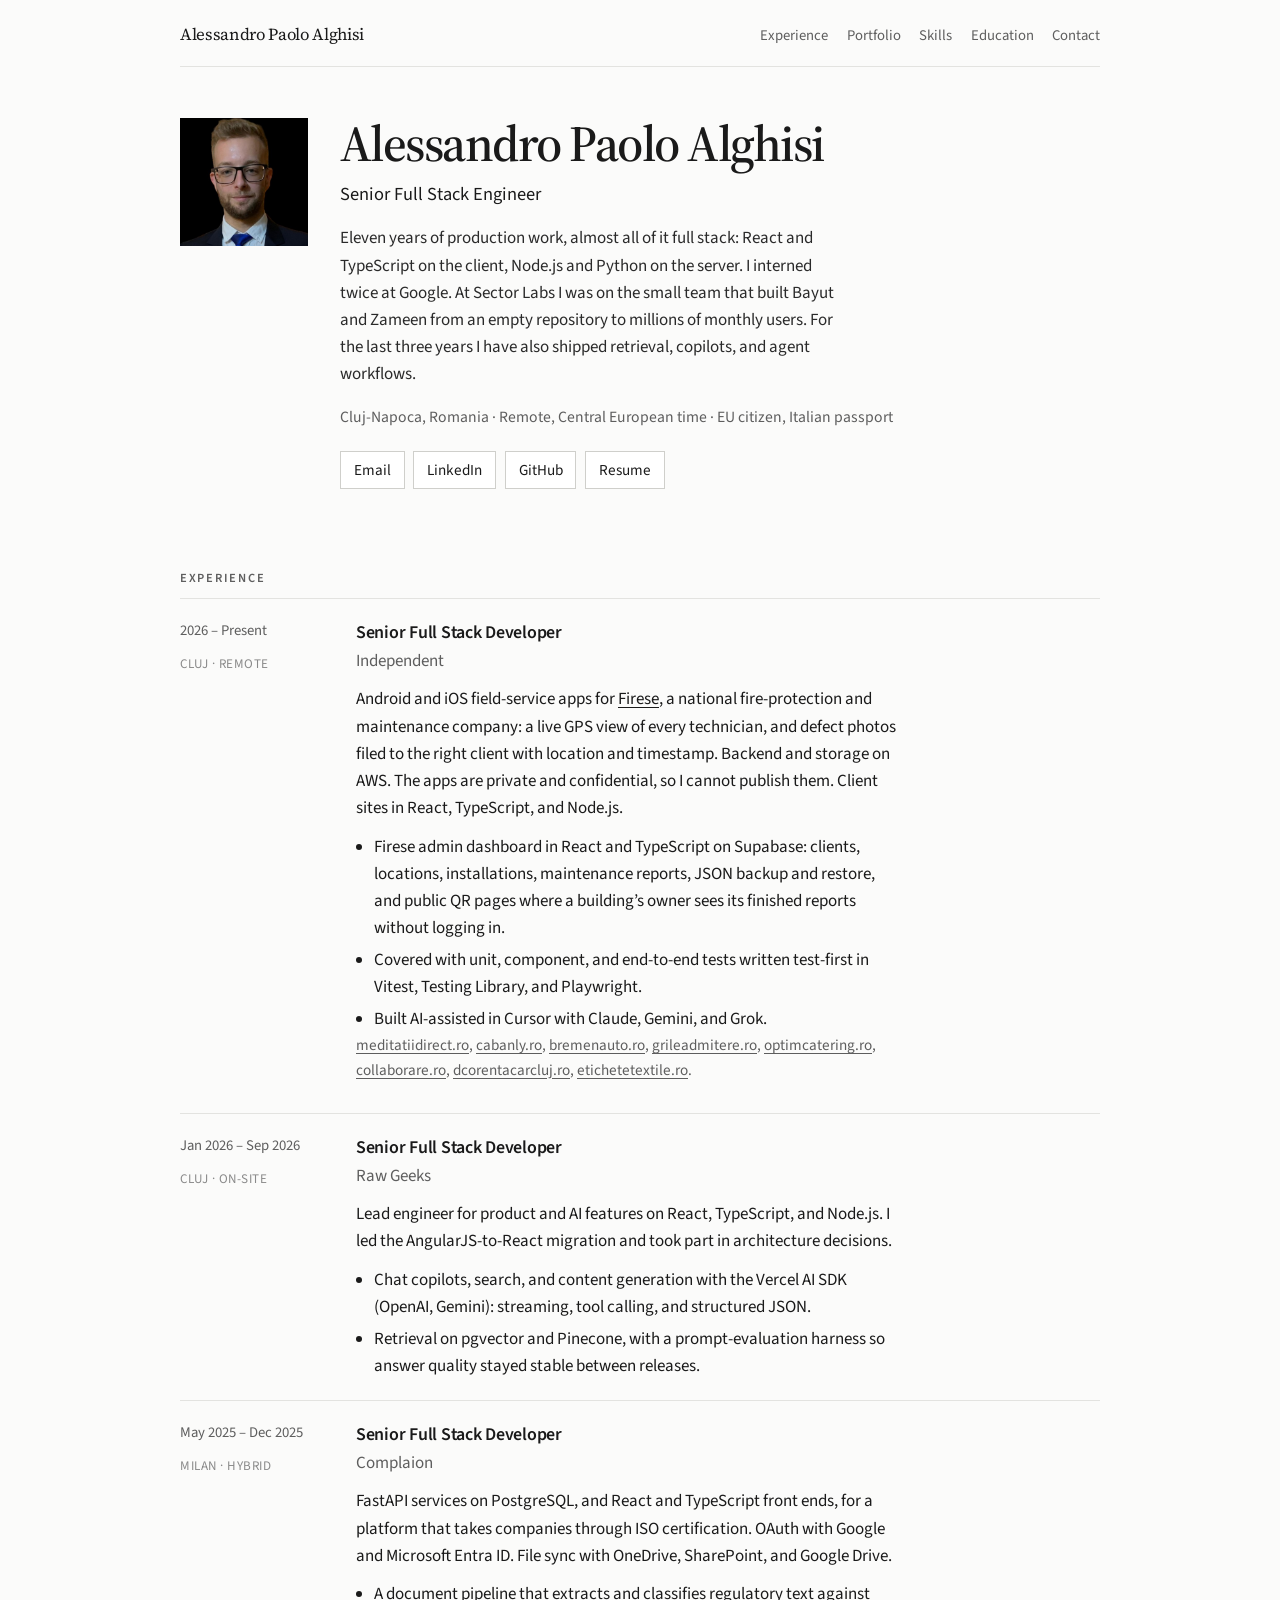
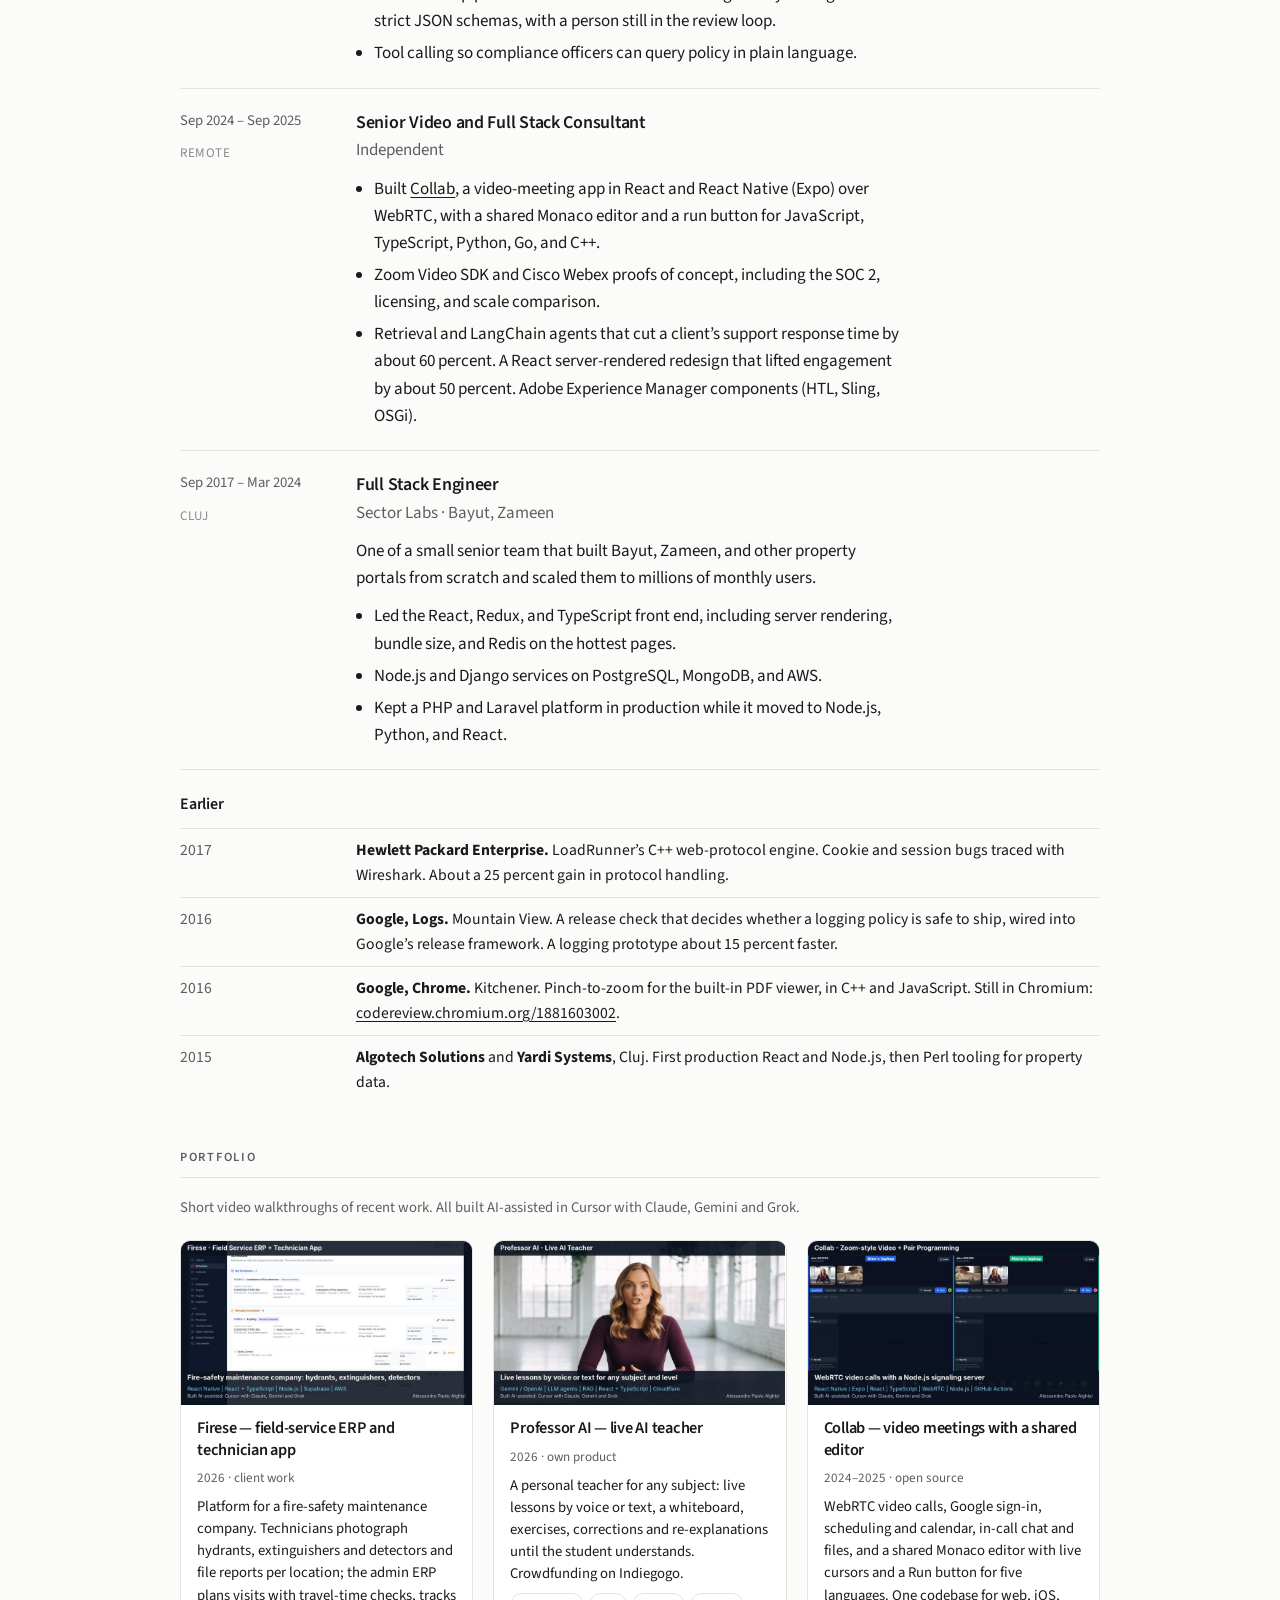
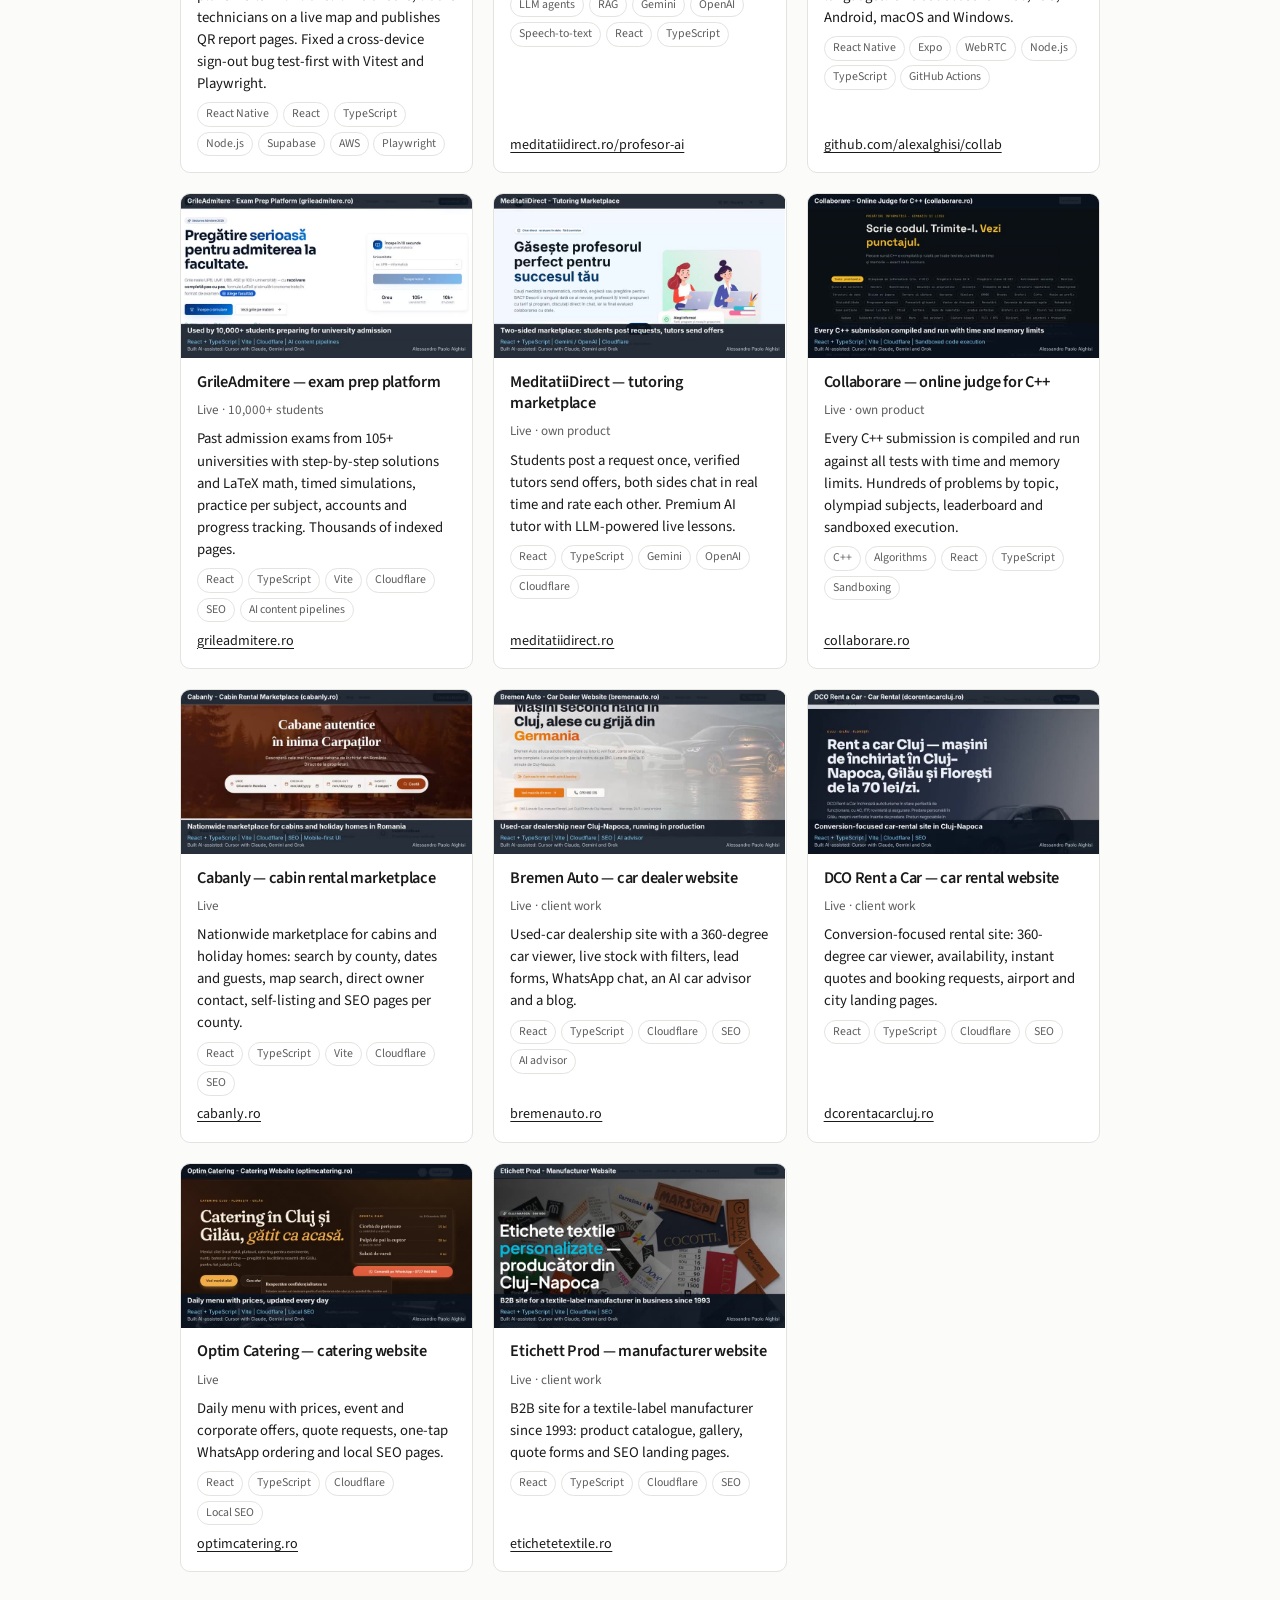
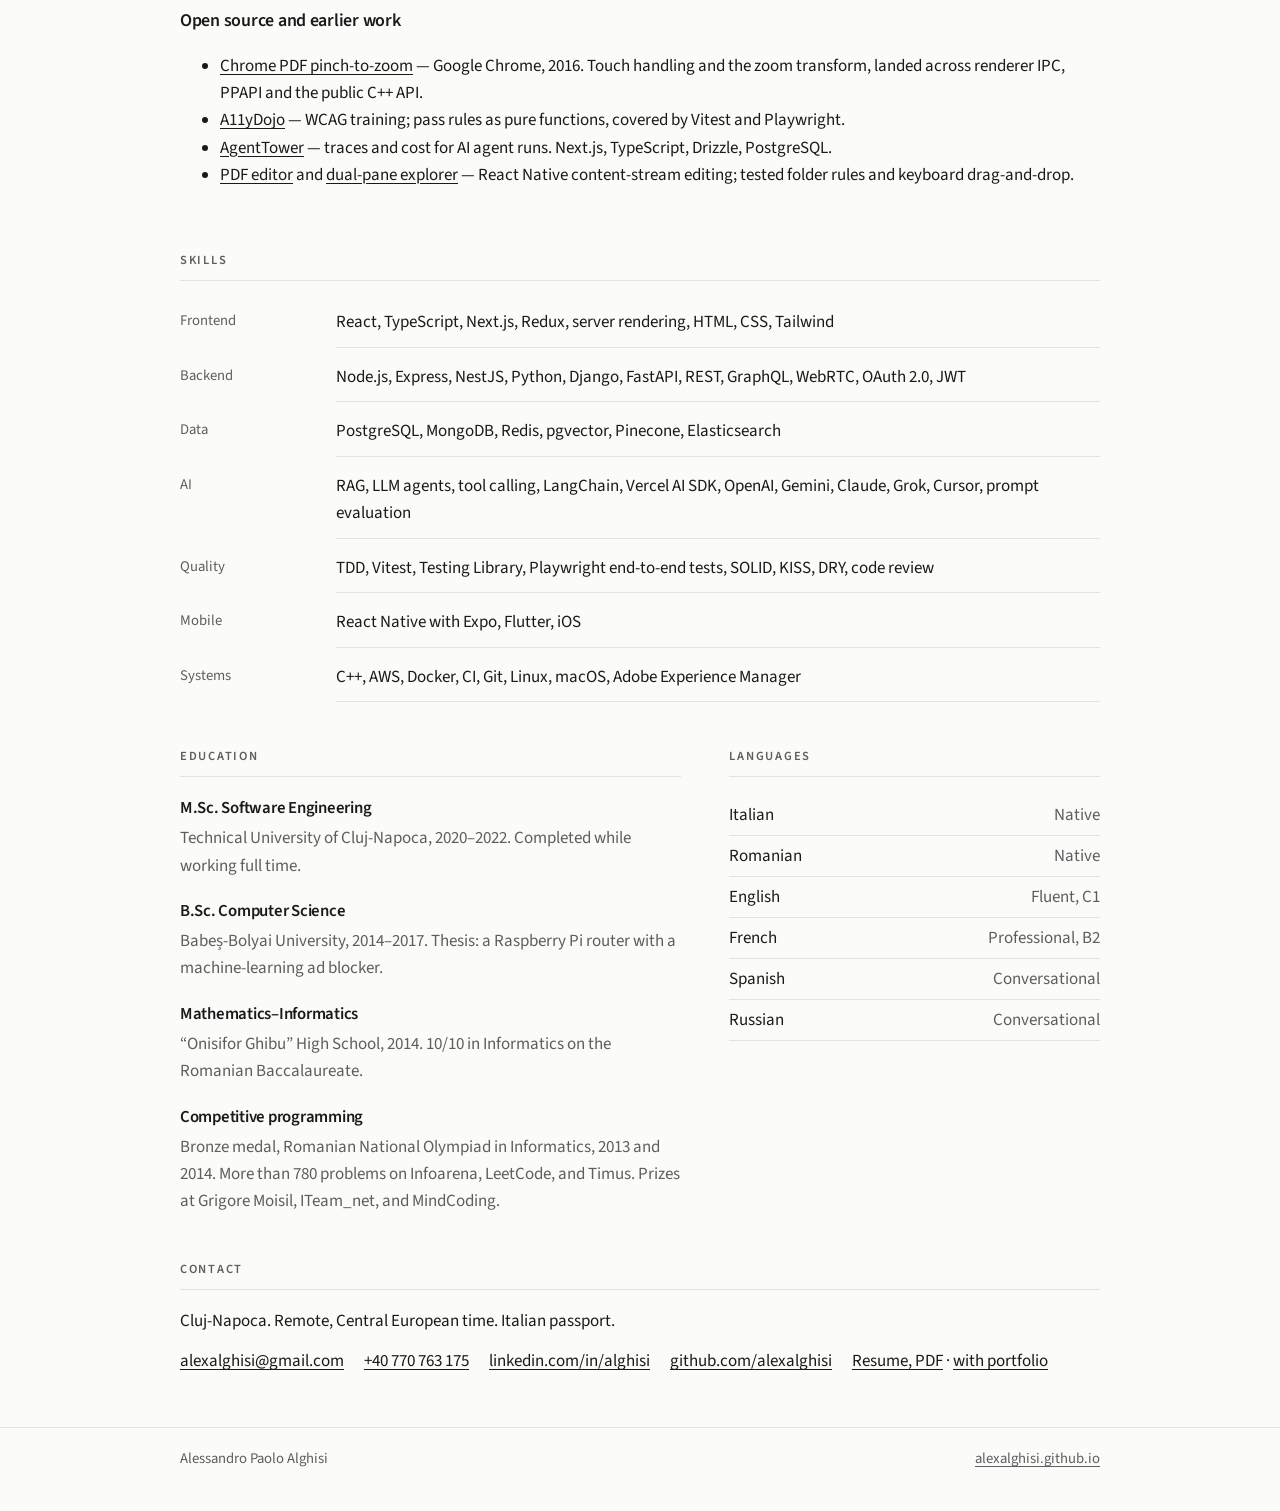
==== index.html @ fa4bf1e0 "Tidy Firese description on the site" ====
<!DOCTYPE html>
<html lang="en">
<head>
  <meta charset="utf-8">
  <meta name="viewport" content="width=device-width, initial-scale=1">
  <title>Alessandro Paolo Alghisi — Senior Full Stack Engineer</title>
  <meta name="description" content="Alessandro Paolo Alghisi, senior full stack engineer in Cluj-Napoca. React, TypeScript, Node.js, Python. Two Google internships. Built Bayut and Zameen.">
  <meta name="author" content="Alessandro Paolo Alghisi">
  <meta name="robots" content="index, follow, max-image-preview:large">
  <link rel="canonical" href="https://alexalghisi.github.io/">
  <link rel="me" href="https://github.com/alexalghisi">
  <link rel="me" href="https://www.linkedin.com/in/alghisi/">
  <meta property="og:type" content="profile">
  <meta property="og:site_name" content="Alessandro Paolo Alghisi">
  <meta property="og:title" content="Alessandro Paolo Alghisi — Senior Full Stack Engineer">
  <meta property="og:description" content="Eleven years of production work in React, TypeScript, Node.js, and Python. Two Google internships. Bayut and Zameen.">
  <meta property="og:url" content="https://alexalghisi.github.io/">
  <meta property="og:image" content="https://alexalghisi.github.io/portrait.png">
  <meta property="profile:first_name" content="Alessandro Paolo">
  <meta property="profile:last_name" content="Alghisi">
  <meta name="twitter:card" content="summary">
  <meta name="twitter:title" content="Alessandro Paolo Alghisi — Senior Full Stack Engineer">
  <meta name="twitter:description" content="React, TypeScript, Node.js, Python. Cluj-Napoca, remote, EU citizen.">
  <meta name="twitter:image" content="https://alexalghisi.github.io/portrait.png">
  <meta name="theme-color" content="#fbfbfa">
  <link rel="icon" href="/favicon.svg" type="image/svg+xml">
  <link rel="manifest" href="/site.webmanifest">
  <link rel="preconnect" href="https://fonts.googleapis.com">
  <link rel="preconnect" href="https://fonts.gstatic.com" crossorigin>
  <link href="https://fonts.googleapis.com/css2?family=Source+Sans+3:wght@400;600&family=Source+Serif+4:opsz,wght@8..60,560&display=swap" rel="stylesheet">
  <link rel="stylesheet" href="/styles.css">
  <script type="application/ld+json">
  {
    "@context": "https://schema.org",
    "@type": "ProfilePage",
    "dateModified": "2026-10-22",
    "mainEntity": {
      "@type": "Person",
      "name": "Alessandro Paolo Alghisi",
      "url": "https://alexalghisi.github.io/",
      "image": "https://alexalghisi.github.io/portrait.png",
      "jobTitle": "Senior Full Stack Engineer",
      "email": "mailto:alexalghisi@gmail.com",
      "telephone": "+40770763175",
      "address": {
        "@type": "PostalAddress",
        "addressLocality": "Cluj-Napoca",
        "addressCountry": "RO"
      },
      "sameAs": [
        "https://www.linkedin.com/in/alghisi/",
        "https://github.com/alexalghisi"
      ],
      "alumniOf": [
        { "@type": "CollegeOrUniversity", "name": "Technical University of Cluj-Napoca" },
        { "@type": "CollegeOrUniversity", "name": "Babeș-Bolyai University" }
      ],
      "knowsAbout": ["React", "TypeScript", "Node.js", "Python", "PostgreSQL", "Supabase", "AWS", "RAG", "LLM agents", "Playwright", "Vitest", "TDD"]
    }
  }
  </script>



<style id="pf-style">
.pf-grid{display:grid;grid-template-columns:repeat(auto-fill,minmax(270px,1fr));gap:1.25rem;margin-top:1.25rem}
.pf-card{display:flex;flex-direction:column;border:1px solid var(--line);border-radius:10px;overflow:hidden;background:#fff}
.pf-card video{display:block;cursor:pointer;width:100%;aspect-ratio:16/9;object-fit:cover;background:#0b1220}
.pf-body{padding:.85rem 1rem 1rem;display:flex;flex-direction:column;gap:.45rem;flex:1}
.pf-body h3{margin:0;font-size:1.02rem;line-height:1.3}
.pf-meta{margin:0;font-size:.82rem;color:var(--muted)}
.pf-body p.pf-desc{margin:0;font-size:.92rem;line-height:1.5}
.pf-tags{display:flex;flex-wrap:wrap;gap:.3rem;margin:0;padding:0;list-style:none}
.pf-tags li{font-size:.74rem;padding:.12rem .5rem;border-radius:999px;border:1px solid var(--line);color:var(--muted)}
.pf-link{margin-top:auto;font-size:.88rem}
.pf-note{margin:.4rem 0 0;color:var(--muted);font-size:.92rem}
</style>
</head>
<body>
  <a class="skip" href="#content">Skip to content</a>
  <header class="frame top">
    <a class="wordmark" href="#content">Alessandro Paolo Alghisi</a>
    <nav class="nav" aria-label="On this page">
      <a href="#experience">Experience</a>
      <a href="#work">Portfolio</a>
      <a href="#skills">Skills</a>
      <a href="#education">Education</a>
      <a href="#contact">Contact</a>
    </nav>
  </header>

  <main id="content">
    <header class="frame intro">
      <img class="portrait" src="/portrait.png" width="128" height="128" alt="Alessandro Paolo Alghisi">
      <div>
        <h1>Alessandro Paolo Alghisi</h1>
        <p class="role">Senior Full Stack Engineer</p>
        <p class="summary">Eleven years of production work, almost all of it full stack: React and TypeScript on the client, Node.js and Python on the server. I interned twice at Google. At Sector Labs I was on the small team that built Bayut and Zameen from an empty repository to millions of monthly users. For the last three years I have also shipped retrieval, copilots, and agent workflows.</p>
        <p class="where">Cluj-Napoca, Romania · Remote, Central European time · EU citizen, Italian passport</p>
        <div class="actions">
          <a href="mailto:alexalghisi@gmail.com">Email</a>
          <a href="https://www.linkedin.com/in/alghisi/">LinkedIn</a>
          <a href="https://github.com/alexalghisi">GitHub</a>
          <a href="/Alessandro-Paolo-Alghisi-Resume-2026.pdf">Resume</a>
        </div>
      </div>
    </header>

    <section id="experience" aria-labelledby="experience-heading">
      <div class="frame">
        <h2 id="experience-heading">Experience</h2>

        <article class="job">
          <div>
            <p class="dates"><time datetime="2026-10">2026</time> – Present</p>
            <p class="place">Cluj · Remote</p>
          </div>
          <div>
            <h3>Senior Full Stack Developer</h3>
            <p class="org">Independent</p>
            <p>Android and iOS field-service apps for <a href="https://firese.ro/">Firese</a>, a national fire-protection and maintenance company: a live GPS view of every technician, and defect photos filed to the right client with location and timestamp. Backend and storage on AWS. The apps are private and confidential, so I cannot publish them. Client sites in React, TypeScript, and Node.js.</p>
            <ul>
              <li>Firese admin dashboard in React and TypeScript on Supabase: clients, locations, installations, maintenance reports, JSON backup and restore, and public QR pages where a building’s owner sees its finished reports without logging in.</li>
              <li>Covered with unit, component, and end-to-end tests written test-first in Vitest, Testing Library, and Playwright.</li>
              <li>Built AI-assisted in Cursor with Claude, Gemini, and Grok.</li>
            </ul>
            <p class="sites"><a href="https://www.meditatiidirect.ro/">meditatiidirect.ro</a>, <a href="https://cabanly.ro/">cabanly.ro</a>, <a href="https://bremenauto.ro/">bremenauto.ro</a>, <a href="https://grileadmitere.ro/">grileadmitere.ro</a>, <a href="https://optimcatering.ro/">optimcatering.ro</a>, <a href="https://collaborare.ro/">collaborare.ro</a>, <a href="https://dcorentacarcluj.ro/">dcorentacarcluj.ro</a>, <a href="https://etichetetextile.ro/">etichetetextile.ro</a>.</p>
          </div>
        </article>

        <article class="job">
          <div>
            <p class="dates"><time datetime="2026-01">Jan 2026</time> – <time datetime="2026-09">Sep 2026</time></p>
            <p class="place">Cluj · On-site</p>
          </div>
          <div>
            <h3>Senior Full Stack Developer</h3>
            <p class="org">Raw Geeks</p>
            <p>Lead engineer for product and AI features on React, TypeScript, and Node.js. I led the AngularJS-to-React migration and took part in architecture decisions.</p>
            <ul>
              <li>Chat copilots, search, and content generation with the Vercel AI SDK (OpenAI, Gemini): streaming, tool calling, and structured JSON.</li>
              <li>Retrieval on pgvector and Pinecone, with a prompt-evaluation harness so answer quality stayed stable between releases.</li>
            </ul>
          </div>
        </article>

        <article class="job">
          <div>
            <p class="dates"><time datetime="2025-05">May 2025</time> – <time datetime="2025-12">Dec 2025</time></p>
            <p class="place">Milan · Hybrid</p>
          </div>
          <div>
            <h3>Senior Full Stack Developer</h3>
            <p class="org">Complaion</p>
            <p>FastAPI services on PostgreSQL, and React and TypeScript front ends, for a platform that takes companies through ISO certification. OAuth with Google and Microsoft Entra ID. File sync with OneDrive, SharePoint, and Google Drive.</p>
            <ul>
              <li>A document pipeline that extracts and classifies regulatory text against strict JSON schemas, with a person still in the review loop.</li>
              <li>Tool calling so compliance officers can query policy in plain language.</li>
            </ul>
          </div>
        </article>

        <article class="job">
          <div>
            <p class="dates"><time datetime="2024-09">Sep 2024</time> – <time datetime="2025-09">Sep 2025</time></p>
            <p class="place">Remote</p>
          </div>
          <div>
            <h3>Senior Video and Full Stack Consultant</h3>
            <p class="org">Independent</p>
            <ul>
              <li>Built <a href="https://github.com/alexalghisi/collab">Collab</a>, a video-meeting app in React and React Native (Expo) over WebRTC, with a shared Monaco editor and a run button for JavaScript, TypeScript, Python, Go, and C++.</li>
              <li>Zoom Video SDK and Cisco Webex proofs of concept, including the SOC 2, licensing, and scale comparison.</li>
              <li>Retrieval and LangChain agents that cut a client’s support response time by about 60 percent. A React server-rendered redesign that lifted engagement by about 50 percent. Adobe Experience Manager components (HTL, Sling, OSGi).</li>
            </ul>
          </div>
        </article>

        <article class="job">
          <div>
            <p class="dates"><time datetime="2017-09">Sep 2017</time> – <time datetime="2024-03">Mar 2024</time></p>
            <p class="place">Cluj</p>
          </div>
          <div>
            <h3>Full Stack Engineer</h3>
            <p class="org">Sector Labs · Bayut, Zameen</p>
            <p>One of a small senior team that built Bayut, Zameen, and other property portals from scratch and scaled them to millions of monthly users.</p>
            <ul>
              <li>Led the React, Redux, and TypeScript front end, including server rendering, bundle size, and Redis on the hottest pages.</li>
              <li>Node.js and Django services on PostgreSQL, MongoDB, and AWS.</li>
              <li>Kept a PHP and Laravel platform in production while it moved to Node.js, Python, and React.</li>
            </ul>
          </div>
        </article>

        <div class="earlier">
          <h3>Earlier</h3>
          <ul>
            <li>
              <span><time datetime="2017">2017</time></span>
              <div><strong>Hewlett Packard Enterprise.</strong> LoadRunner’s C++ web-protocol engine. Cookie and session bugs traced with Wireshark. About a 25 percent gain in protocol handling.</div>
            </li>
            <li>
              <span><time datetime="2016">2016</time></span>
              <div><strong>Google, Logs.</strong> Mountain View. A release check that decides whether a logging policy is safe to ship, wired into Google’s release framework. A logging prototype about 15 percent faster.</div>
            </li>
            <li>
              <span><time datetime="2016">2016</time></span>
              <div><strong>Google, Chrome.</strong> Kitchener. Pinch-to-zoom for the built-in PDF viewer, in C++ and JavaScript. Still in Chromium: <a href="https://codereview.chromium.org/1881603002">codereview.chromium.org/1881603002</a>.</div>
            </li>
            <li>
              <span><time datetime="2015">2015</time></span>
              <div><strong>Algotech Solutions</strong> and <strong>Yardi Systems</strong>, Cluj. First production React and Node.js, then Perl tooling for property data.</div>
            </li>
          </ul>
        </div>
      </div>
    </section>

    <section id="work" aria-labelledby="work-heading">
      <div class="frame">
        <h2 id="work-heading">Portfolio</h2>
        <p class="pf-note">Short video walkthroughs of recent work. All built AI-assisted in Cursor with Claude, Gemini and Grok.</p>
        <div class="pf-grid">
          <article class="pf-card">
            <video muted loop playsinline preload="none" poster="/projects/firese.jpg" data-src="/projects/firese.mp4" aria-label="Firese — field-service ERP and technician app, video walkthrough"></video>
            <div class="pf-body">
              <h3>Firese — field-service ERP and technician app</h3>
              <p class="pf-meta">2026 · client work</p>
              <p class="pf-desc">Platform for a fire-safety maintenance company. Technicians photograph hydrants, extinguishers and detectors and file reports per location; the admin ERP plans visits with travel-time checks, tracks technicians on a live map and publishes QR report pages. Fixed a cross-device sign-out bug test-first with Vitest and Playwright.</p>
              <ul class="pf-tags"><li>React Native</li><li>React</li><li>TypeScript</li><li>Node.js</li><li>Supabase</li><li>AWS</li><li>Playwright</li></ul>
              
            </div>
          </article>
          <article class="pf-card">
            <video muted loop playsinline preload="none" poster="/projects/profesor.jpg" data-src="/projects/profesor.mp4" aria-label="Professor AI — live AI teacher, video walkthrough"></video>
            <div class="pf-body">
              <h3>Professor AI — live AI teacher</h3>
              <p class="pf-meta">2026 · own product</p>
              <p class="pf-desc">A personal teacher for any subject: live lessons by voice or text, a whiteboard, exercises, corrections and re-explanations until the student understands. Crowdfunding on Indiegogo.</p>
              <ul class="pf-tags"><li>LLM agents</li><li>RAG</li><li>Gemini</li><li>OpenAI</li><li>Speech-to-text</li><li>React</li><li>TypeScript</li></ul>
              <a class="pf-link" href="https://meditatiidirect.ro/profesor-ai">meditatiidirect.ro/profesor-ai</a>
            </div>
          </article>
          <article class="pf-card">
            <video muted loop playsinline preload="none" poster="/projects/collab.jpg" data-src="/projects/collab.mp4" aria-label="Collab — video meetings with a shared editor, video walkthrough"></video>
            <div class="pf-body">
              <h3>Collab — video meetings with a shared editor</h3>
              <p class="pf-meta">2024–2025 · open source</p>
              <p class="pf-desc">WebRTC video calls, Google sign-in, scheduling and calendar, in-call chat and files, and a shared Monaco editor with live cursors and a Run button for five languages. One codebase for web, iOS, Android, macOS and Windows.</p>
              <ul class="pf-tags"><li>React Native</li><li>Expo</li><li>WebRTC</li><li>Node.js</li><li>TypeScript</li><li>GitHub Actions</li></ul>
              <a class="pf-link" href="https://github.com/alexalghisi/collab">github.com/alexalghisi/collab</a>
            </div>
          </article>
          <article class="pf-card">
            <video muted loop playsinline preload="none" poster="/projects/grile.jpg" data-src="/projects/grile.mp4" aria-label="GrileAdmitere — exam prep platform, video walkthrough"></video>
            <div class="pf-body">
              <h3>GrileAdmitere — exam prep platform</h3>
              <p class="pf-meta">Live · 10,000+ students</p>
              <p class="pf-desc">Past admission exams from 105+ universities with step-by-step solutions and LaTeX math, timed simulations, practice per subject, accounts and progress tracking. Thousands of indexed pages.</p>
              <ul class="pf-tags"><li>React</li><li>TypeScript</li><li>Vite</li><li>Cloudflare</li><li>SEO</li><li>AI content pipelines</li></ul>
              <a class="pf-link" href="https://grileadmitere.ro">grileadmitere.ro</a>
            </div>
          </article>
          <article class="pf-card">
            <video muted loop playsinline preload="none" poster="/projects/meditatii.jpg" data-src="/projects/meditatii.mp4" aria-label="MeditatiiDirect — tutoring marketplace, video walkthrough"></video>
            <div class="pf-body">
              <h3>MeditatiiDirect — tutoring marketplace</h3>
              <p class="pf-meta">Live · own product</p>
              <p class="pf-desc">Students post a request once, verified tutors send offers, both sides chat in real time and rate each other. Premium AI tutor with LLM-powered live lessons.</p>
              <ul class="pf-tags"><li>React</li><li>TypeScript</li><li>Gemini</li><li>OpenAI</li><li>Cloudflare</li></ul>
              <a class="pf-link" href="https://meditatiidirect.ro">meditatiidirect.ro</a>
            </div>
          </article>
          <article class="pf-card">
            <video muted loop playsinline preload="none" poster="/projects/collaborare.jpg" data-src="/projects/collaborare.mp4" aria-label="Collaborare — online judge for C++, video walkthrough"></video>
            <div class="pf-body">
              <h3>Collaborare — online judge for C++</h3>
              <p class="pf-meta">Live · own product</p>
              <p class="pf-desc">Every C++ submission is compiled and run against all tests with time and memory limits. Hundreds of problems by topic, olympiad subjects, leaderboard and sandboxed execution.</p>
              <ul class="pf-tags"><li>C++</li><li>Algorithms</li><li>React</li><li>TypeScript</li><li>Sandboxing</li></ul>
              <a class="pf-link" href="https://collaborare.ro">collaborare.ro</a>
            </div>
          </article>
          <article class="pf-card">
            <video muted loop playsinline preload="none" poster="/projects/cabanly.jpg" data-src="/projects/cabanly.mp4" aria-label="Cabanly — cabin rental marketplace, video walkthrough"></video>
            <div class="pf-body">
              <h3>Cabanly — cabin rental marketplace</h3>
              <p class="pf-meta">Live</p>
              <p class="pf-desc">Nationwide marketplace for cabins and holiday homes: search by county, dates and guests, map search, direct owner contact, self-listing and SEO pages per county.</p>
              <ul class="pf-tags"><li>React</li><li>TypeScript</li><li>Vite</li><li>Cloudflare</li><li>SEO</li></ul>
              <a class="pf-link" href="https://cabanly.ro">cabanly.ro</a>
            </div>
          </article>
          <article class="pf-card">
            <video muted loop playsinline preload="none" poster="/projects/bremen.jpg" data-src="/projects/bremen.mp4" aria-label="Bremen Auto — car dealer website, video walkthrough"></video>
            <div class="pf-body">
              <h3>Bremen Auto — car dealer website</h3>
              <p class="pf-meta">Live · client work</p>
              <p class="pf-desc">Used-car dealership site with a 360-degree car viewer, live stock with filters, lead forms, WhatsApp chat, an AI car advisor and a blog.</p>
              <ul class="pf-tags"><li>React</li><li>TypeScript</li><li>Cloudflare</li><li>SEO</li><li>AI advisor</li></ul>
              <a class="pf-link" href="https://bremenauto.ro">bremenauto.ro</a>
            </div>
          </article>
          <article class="pf-card">
            <video muted loop playsinline preload="none" poster="/projects/dco.jpg" data-src="/projects/dco.mp4" aria-label="DCO Rent a Car — car rental website, video walkthrough"></video>
            <div class="pf-body">
              <h3>DCO Rent a Car — car rental website</h3>
              <p class="pf-meta">Live · client work</p>
              <p class="pf-desc">Conversion-focused rental site: 360-degree car viewer, availability, instant quotes and booking requests, airport and city landing pages.</p>
              <ul class="pf-tags"><li>React</li><li>TypeScript</li><li>Cloudflare</li><li>SEO</li></ul>
              <a class="pf-link" href="https://dcorentacarcluj.ro">dcorentacarcluj.ro</a>
            </div>
          </article>
          <article class="pf-card">
            <video muted loop playsinline preload="none" poster="/projects/optim.jpg" data-src="/projects/optim.mp4" aria-label="Optim Catering — catering website, video walkthrough"></video>
            <div class="pf-body">
              <h3>Optim Catering — catering website</h3>
              <p class="pf-meta">Live</p>
              <p class="pf-desc">Daily menu with prices, event and corporate offers, quote requests, one-tap WhatsApp ordering and local SEO pages.</p>
              <ul class="pf-tags"><li>React</li><li>TypeScript</li><li>Cloudflare</li><li>Local SEO</li></ul>
              <a class="pf-link" href="https://optimcatering.ro">optimcatering.ro</a>
            </div>
          </article>
          <article class="pf-card">
            <video muted loop playsinline preload="none" poster="/projects/etichete.jpg" data-src="/projects/etichete.mp4" aria-label="Etichett Prod — manufacturer website, video walkthrough"></video>
            <div class="pf-body">
              <h3>Etichett Prod — manufacturer website</h3>
              <p class="pf-meta">Live · client work</p>
              <p class="pf-desc">B2B site for a textile-label manufacturer since 1993: product catalogue, gallery, quote forms and SEO landing pages.</p>
              <ul class="pf-tags"><li>React</li><li>TypeScript</li><li>Cloudflare</li><li>SEO</li></ul>
              <a class="pf-link" href="https://etichetetextile.ro">etichetetextile.ro</a>
            </div>
          </article>
        </div>
        <h3 style="margin-top:2.2rem">Open source and earlier work</h3>
        <ul>
          <li><a href="https://codereview.chromium.org/1881603002">Chrome PDF pinch-to-zoom</a> — Google Chrome, 2016. Touch handling and the zoom transform, landed across renderer IPC, PPAPI and the public C++ API.</li>
          <li><a href="https://github.com/alexalghisi/A11yDojo">A11yDojo</a> — WCAG training; pass rules as pure functions, covered by Vitest and Playwright.</li>
          <li><a href="https://github.com/alexalghisi/agenttower">AgentTower</a> — traces and cost for AI agent runs. Next.js, TypeScript, Drizzle, PostgreSQL.</li>
          <li><a href="https://github.com/alexalghisi/pdf-editor">PDF editor</a> and <a href="https://github.com/alexalghisi/react-modern-drag-and-drop">dual-pane explorer</a> — React Native content-stream editing; tested folder rules and keyboard drag-and-drop.</li>
        </ul>
      </div>
    </section>

    <section id="skills" aria-labelledby="skills-heading">
      <div class="frame">
        <h2 id="skills-heading">Skills</h2>
        <dl class="skills">
          <dt>Frontend</dt>
          <dd>React, TypeScript, Next.js, Redux, server rendering, HTML, CSS, Tailwind</dd>
          <dt>Backend</dt>
          <dd>Node.js, Express, NestJS, Python, Django, FastAPI, REST, GraphQL, WebRTC, OAuth 2.0, JWT</dd>
          <dt>Data</dt>
          <dd>PostgreSQL, MongoDB, Redis, pgvector, Pinecone, Elasticsearch</dd>
          <dt>AI</dt>
          <dd>RAG, LLM agents, tool calling, LangChain, Vercel AI SDK, OpenAI, Gemini, Claude, Grok, Cursor, prompt evaluation</dd>
          <dt>Quality</dt>
          <dd>TDD, Vitest, Testing Library, Playwright end-to-end tests, SOLID, KISS, DRY, code review</dd>
          <dt>Mobile</dt>
          <dd>React Native with Expo, Flutter, iOS</dd>
          <dt>Systems</dt>
          <dd>C++, AWS, Docker, CI, Git, Linux, macOS, Adobe Experience Manager</dd>
        </dl>
      </div>
    </section>

    <section id="education" aria-labelledby="education-heading">
      <div class="frame columns">
        <div class="edu">
          <h2 id="education-heading">Education</h2>
          <article>
            <h3>M.Sc. Software Engineering</h3>
            <p>Technical University of Cluj-Napoca, 2020–2022. Completed while working full time.</p>
          </article>
          <article>
            <h3>B.Sc. Computer Science</h3>
            <p>Babeș-Bolyai University, 2014–2017. Thesis: a Raspberry Pi router with a machine-learning ad blocker.</p>
          </article>
          <article>
            <h3>Mathematics–Informatics</h3>
            <p>“Onisifor Ghibu” High School, 2014. 10/10 in Informatics on the Romanian Baccalaureate.</p>
          </article>
          <article>
            <h3>Competitive programming</h3>
            <p>Bronze medal, Romanian National Olympiad in Informatics, 2013 and 2014. More than 780 problems on Infoarena, LeetCode, and Timus. Prizes at Grigore Moisil, ITeam_net, and MindCoding.</p>
          </article>
        </div>
        <div>
          <h2>Languages</h2>
          <ul class="langs">
            <li>Italian <span>Native</span></li>
            <li>Romanian <span>Native</span></li>
            <li>English <span>Fluent, C1</span></li>
            <li>French <span>Professional, B2</span></li>
            <li>Spanish <span>Conversational</span></li>
            <li>Russian <span>Conversational</span></li>
          </ul>
        </div>
      </div>
    </section>

    <section id="contact" aria-labelledby="contact-heading">
      <div class="frame contact">
        <h2 id="contact-heading">Contact</h2>
        <p>Cluj-Napoca. Remote, Central European time. Italian passport.</p>
        <ul>
          <li><a href="mailto:alexalghisi@gmail.com">alexalghisi@gmail.com</a></li>
          <li><a href="tel:+40770763175">+40 770 763 175</a></li>
          <li><a href="https://www.linkedin.com/in/alghisi/">linkedin.com/in/alghisi</a></li>
          <li><a href="https://github.com/alexalghisi">github.com/alexalghisi</a></li>
          <li><a href="/Alessandro-Paolo-Alghisi-Resume-2026.pdf">Resume, PDF</a> · <a href="/Alessandro-Paolo-Alghisi-Resume-Portfolio-2026.pdf">with portfolio</a></li>
        </ul>
      </div>
    </section>
  </main>

  <footer>
    <div class="frame">
      <span>Alessandro Paolo Alghisi</span>
      <a href="https://alexalghisi.github.io/">alexalghisi.github.io</a>
    </div>
  </footer>



<script id="pf-script">
(() => {
  const vids = document.querySelectorAll('.pf-card video');
  if (matchMedia('(prefers-reduced-motion: reduce)').matches || !('IntersectionObserver' in window)) { vids.forEach(v => { v.src = v.dataset.src; }); return; }
  const io = new IntersectionObserver(es => es.forEach(e => {
    const v = e.target;
    if (e.isIntersecting) { if (!v.src) v.src = v.dataset.src; v.play().catch(() => {}); } else v.pause();
  }), { threshold: 0.35 });
  vids.forEach(v => { io.observe(v); v.addEventListener('click', () => { v.controls = true; }, { once: true }); });
})();
</script>
</body>
</html>
---- styles.css ----
:root {
  --bg: #fbfbfa;
  --ink: #1a1a1a;
  --muted: #5e5e5e;
  --faint: #8a8a8a;
  --line: #e3e3e0;
  --serif: "Source Serif 4", "Iowan Old Style", Palatino, serif;
  --sans: "Source Sans 3", "Avenir Next", "Segoe UI", sans-serif;
  --pad: clamp(1.25rem, 4vw, 2rem);
}

*,
*::before,
*::after {
  box-sizing: border-box;
}

html {
  scroll-behavior: smooth;
}

body {
  margin: 0;
  background: var(--bg);
  color: var(--ink);
  font-family: var(--sans);
  font-size: 1.0625rem;
  line-height: 1.6;
  text-rendering: optimizeLegibility;
}

img {
  max-width: 100%;
  display: block;
}

a {
  color: inherit;
  text-underline-offset: 0.18em;
}

a:hover {
  color: #000;
}

:focus-visible {
  outline: 2px solid #1a1a1a;
  outline-offset: 3px;
}

.skip {
  position: absolute;
  left: 1rem;
  top: -3rem;
  background: #fff;
  padding: 0.4rem 0.7rem;
  z-index: 5;
}

.skip:focus {
  top: 0.75rem;
}

.frame {
  width: min(920px, calc(100% - 2 * var(--pad)));
  margin: 0 auto;
}

.top {
  display: flex;
  justify-content: space-between;
  align-items: baseline;
  gap: 1.5rem;
  padding: 1.35rem 0 1.1rem;
  border-bottom: 1px solid var(--line);
}

.wordmark {
  font-family: var(--serif);
  font-size: 1.05rem;
  letter-spacing: -0.02em;
  text-decoration: none;
}

.nav {
  display: flex;
  flex-wrap: wrap;
  justify-content: flex-end;
  gap: 0.35rem 1.15rem;
}

.nav a {
  color: var(--muted);
  text-decoration: none;
  font-size: 0.92rem;
}

.nav a:hover {
  color: var(--ink);
}

.intro {
  display: grid;
  grid-template-columns: 128px 1fr;
  gap: 2rem;
  padding: 3.2rem 0 2.4rem;
  align-items: start;
}

.portrait {
  width: 128px;
  height: 128px;
  object-fit: cover;
  object-position: center 15%;
}

h1 {
  margin: 0;
  font-family: var(--serif);
  font-weight: 560;
  font-size: clamp(2.15rem, 4.4vw, 3.15rem);
  line-height: 1.05;
  letter-spacing: -0.03em;
}

.role {
  margin: 0.55rem 0 0;
  font-size: 1.15rem;
  color: var(--ink);
}

.summary {
  margin: 1rem 0 0;
  max-width: 62ch;
  color: #2a2a2a;
}

.where {
  margin: 1rem 0 0;
  color: var(--muted);
  font-size: 0.98rem;
}

.actions {
  display: flex;
  flex-wrap: wrap;
  gap: 0.55rem;
  margin-top: 1.35rem;
}

.actions a {
  display: inline-flex;
  align-items: center;
  min-height: 2.35rem;
  padding: 0.25rem 0.8rem;
  border: 1px solid #cfcfcb;
  text-decoration: none;
  font-size: 0.95rem;
  background: #fff;
}

.actions a:hover {
  border-color: #1a1a1a;
}

section {
  padding: 2.6rem 0 0.2rem;
  scroll-margin-top: 1.5rem;
}

h2 {
  margin: 0 0 1.15rem;
  padding-bottom: 0.55rem;
  border-bottom: 1px solid var(--line);
  font-family: var(--sans);
  font-size: 0.78rem;
  font-weight: 600;
  letter-spacing: 0.14em;
  text-transform: uppercase;
  color: var(--muted);
}

.job {
  display: grid;
  grid-template-columns: 9.5rem 1fr;
  gap: 0.4rem 1.5rem;
  padding: 1.25rem 0;
  border-bottom: 1px solid var(--line);
}

.job:first-of-type {
  padding-top: 0.15rem;
}

.dates {
  margin: 0.15rem 0 0;
  color: var(--muted);
  font-size: 0.92rem;
  font-variant-numeric: tabular-nums;
}

.place {
  margin: 0.2rem 0 0;
  color: var(--faint);
  font-size: 0.82rem;
  letter-spacing: 0.04em;
  text-transform: uppercase;
}

h3 {
  margin: 0;
  font-size: 1.12rem;
  font-weight: 600;
  letter-spacing: -0.015em;
}

.org {
  margin: 0.15rem 0 0.55rem;
  color: var(--muted);
}

.job p,
.prose p {
  margin: 0 0 0.7rem;
  max-width: 68ch;
}

.sites {
  color: var(--muted);
  font-size: 0.95rem;
}

.job ul,
.prose ul {
  margin: 0.35rem 0 0;
  padding-left: 1.15rem;
  max-width: 68ch;
}

.job li + li {
  margin-top: 0.3rem;
}

.earlier {
  padding-top: 1.35rem;
}

.earlier h3 {
  font-size: 1rem;
  margin-bottom: 0.7rem;
}

.earlier ul {
  list-style: none;
  margin: 0;
  padding: 0;
}

.earlier li {
  display: grid;
  grid-template-columns: 9.5rem 1fr;
  gap: 0.4rem 1.5rem;
  padding: 0.55rem 0;
  border-top: 1px solid var(--line);
  font-size: 0.98rem;
}

.earlier li span {
  color: var(--muted);
}

.work {
  display: grid;
  gap: 0;
}

.work article {
  padding: 1.15rem 0;
  border-bottom: 1px solid var(--line);
}

.work h3 {
  font-size: 1.08rem;
}

.work p {
  margin: 0.35rem 0 0;
  max-width: 68ch;
}

.work .meta {
  margin: 0.2rem 0 0;
  color: var(--muted);
  font-size: 0.92rem;
}

.skills {
  display: grid;
  grid-template-columns: 8.5rem 1fr;
  gap: 0.35rem 1.25rem;
  margin: 0;
}

.skills dt {
  margin: 0;
  padding-top: 0.65rem;
  color: var(--muted);
  font-size: 0.92rem;
}

.skills dd {
  margin: 0;
  padding: 0.65rem 0;
  border-bottom: 1px solid var(--line);
}

.columns {
  display: grid;
  grid-template-columns: 1.15fr 0.85fr;
  gap: 3rem;
}

.edu article + article {
  margin-top: 1.15rem;
}

.edu h3 {
  font-size: 1.05rem;
}

.edu p {
  margin: 0.2rem 0 0;
  color: var(--muted);
}

.langs {
  margin: 0.4rem 0 0;
  padding: 0;
  list-style: none;
}

.langs li {
  display: flex;
  justify-content: space-between;
  gap: 1rem;
  padding: 0.4rem 0;
  border-bottom: 1px solid var(--line);
}

.langs span {
  color: var(--muted);
}

.contact p {
  margin: 0 0 0.8rem;
  max-width: 62ch;
}

.contact ul {
  display: flex;
  flex-wrap: wrap;
  gap: 0.45rem 1.25rem;
  margin: 0;
  padding: 0;
  list-style: none;
}

footer {
  margin-top: 3rem;
  padding: 1.2rem 0 2.5rem;
  border-top: 1px solid var(--line);
  color: var(--muted);
  font-size: 0.92rem;
}

footer .frame {
  display: flex;
  justify-content: space-between;
  gap: 1rem;
  flex-wrap: wrap;
}

@media (max-width: 720px) {
  .top,
  .intro,
  .job,
  .earlier li,
  .columns,
  .skills {
    grid-template-columns: 1fr;
  }

  .top {
    align-items: flex-start;
    flex-direction: column;
    gap: 0.7rem;
  }

  .nav {
    justify-content: flex-start;
  }

  .intro {
    gap: 1.1rem;
    padding-top: 2rem;
  }

  .skills dt {
    padding-top: 0.85rem;
    padding-bottom: 0;
  }
}

@media (prefers-reduced-motion: reduce) {
  html {
    scroll-behavior: auto;
  }
}

@media print {
  .top,
  .skip,
  .actions {
    display: none;
  }

  body {
    background: #fff;
  }

  a {
    text-decoration: none;
  }
}
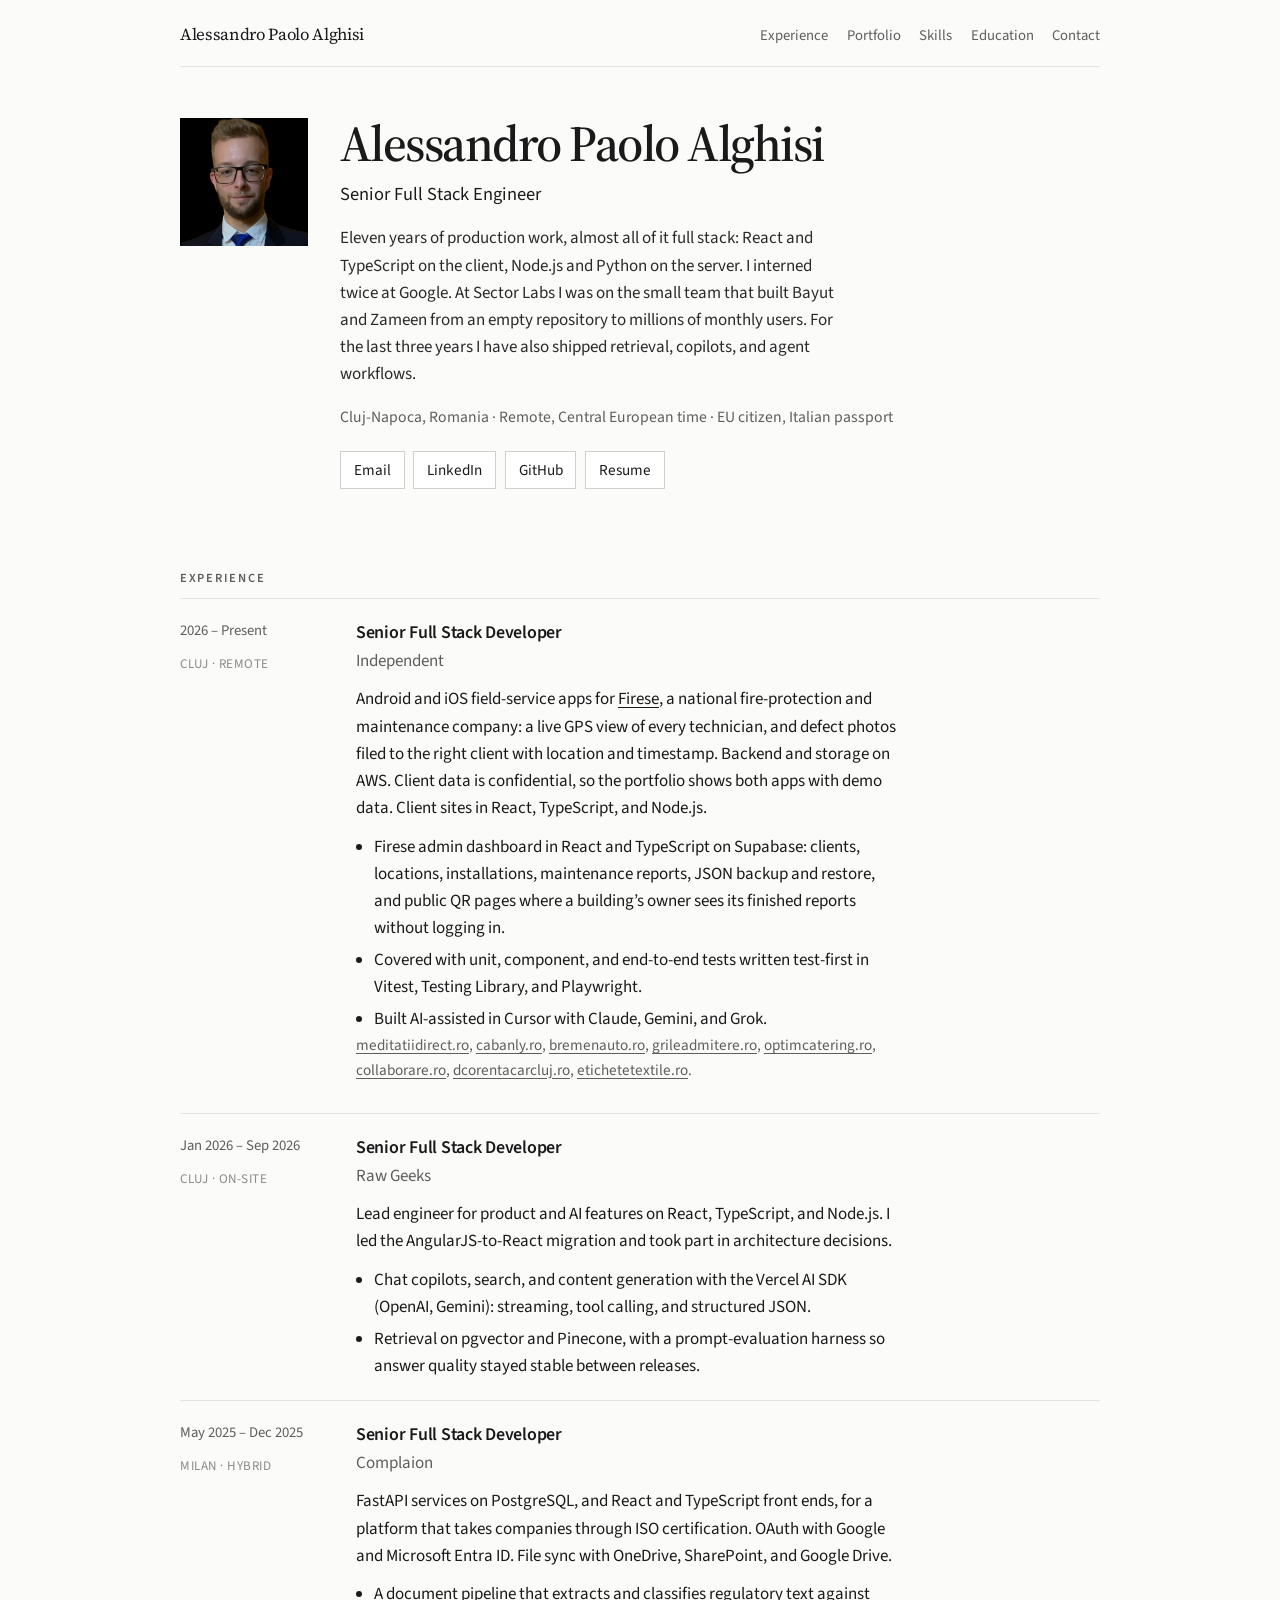
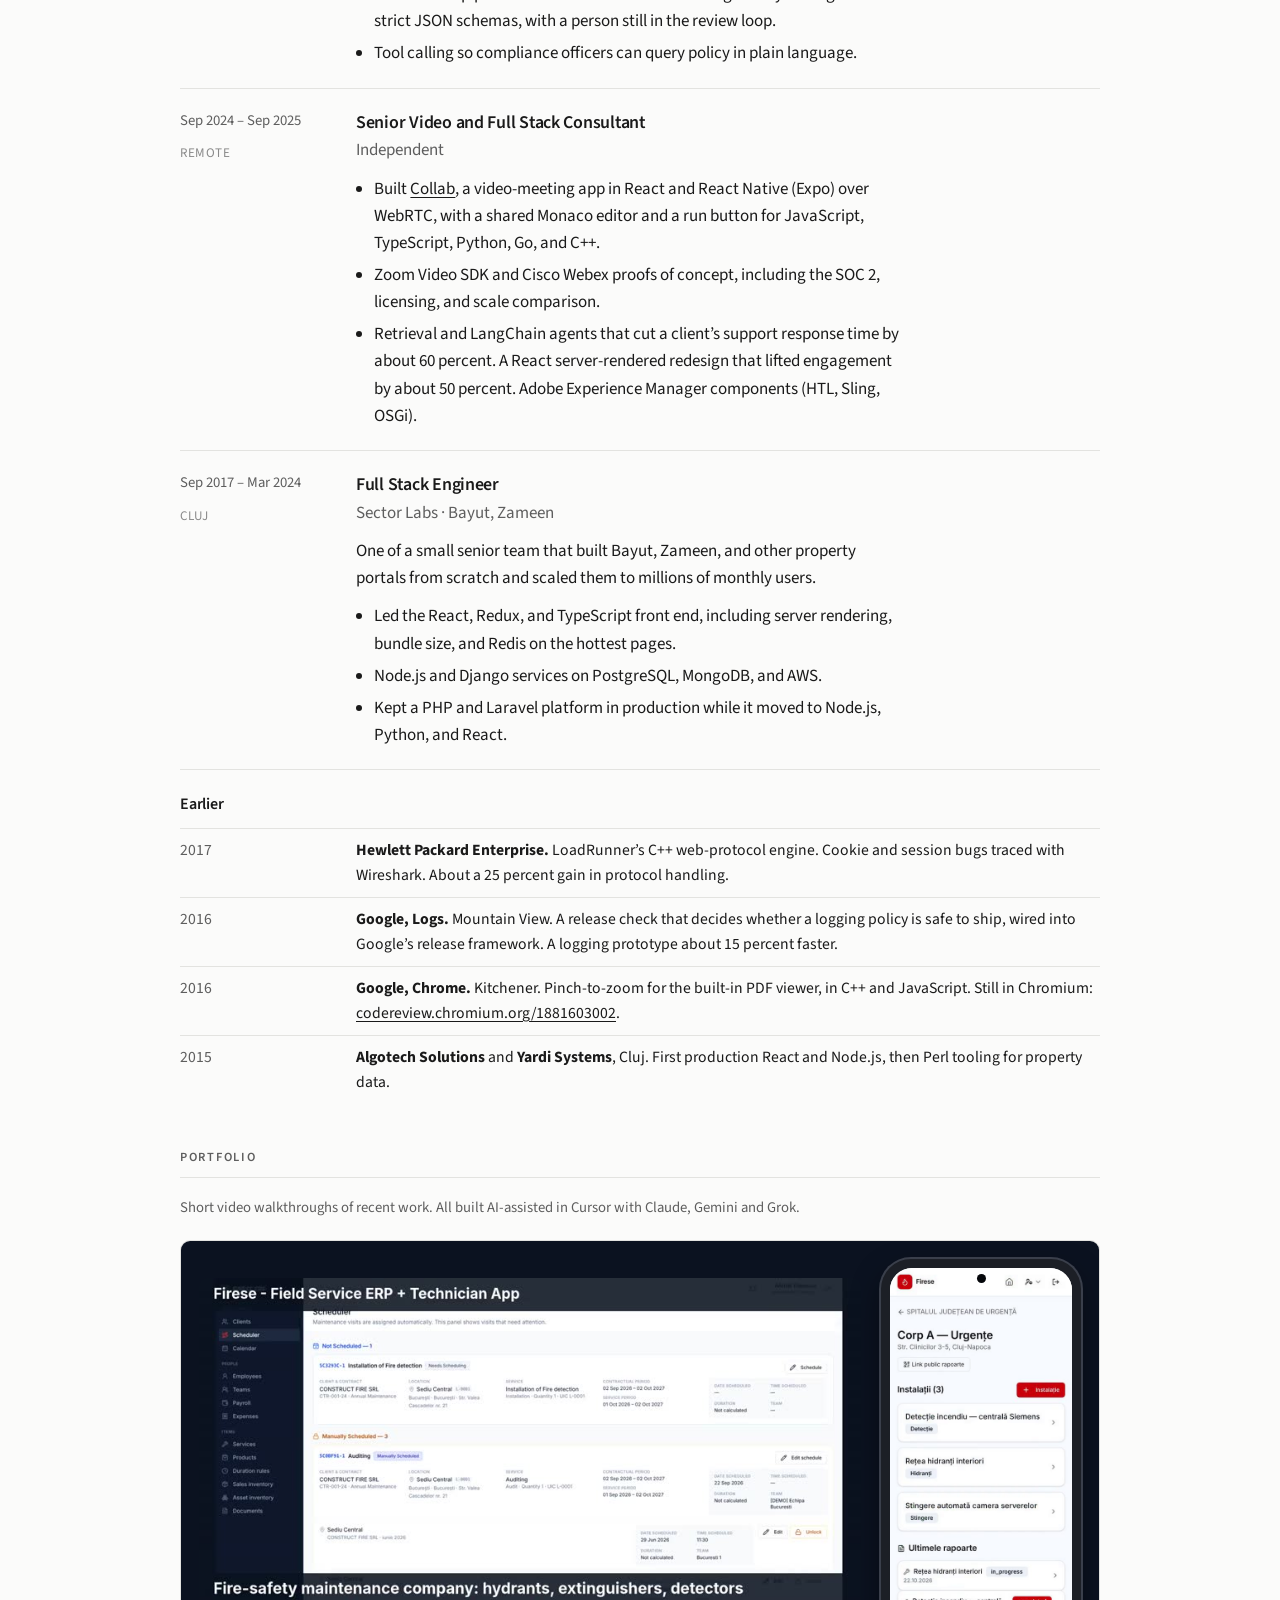
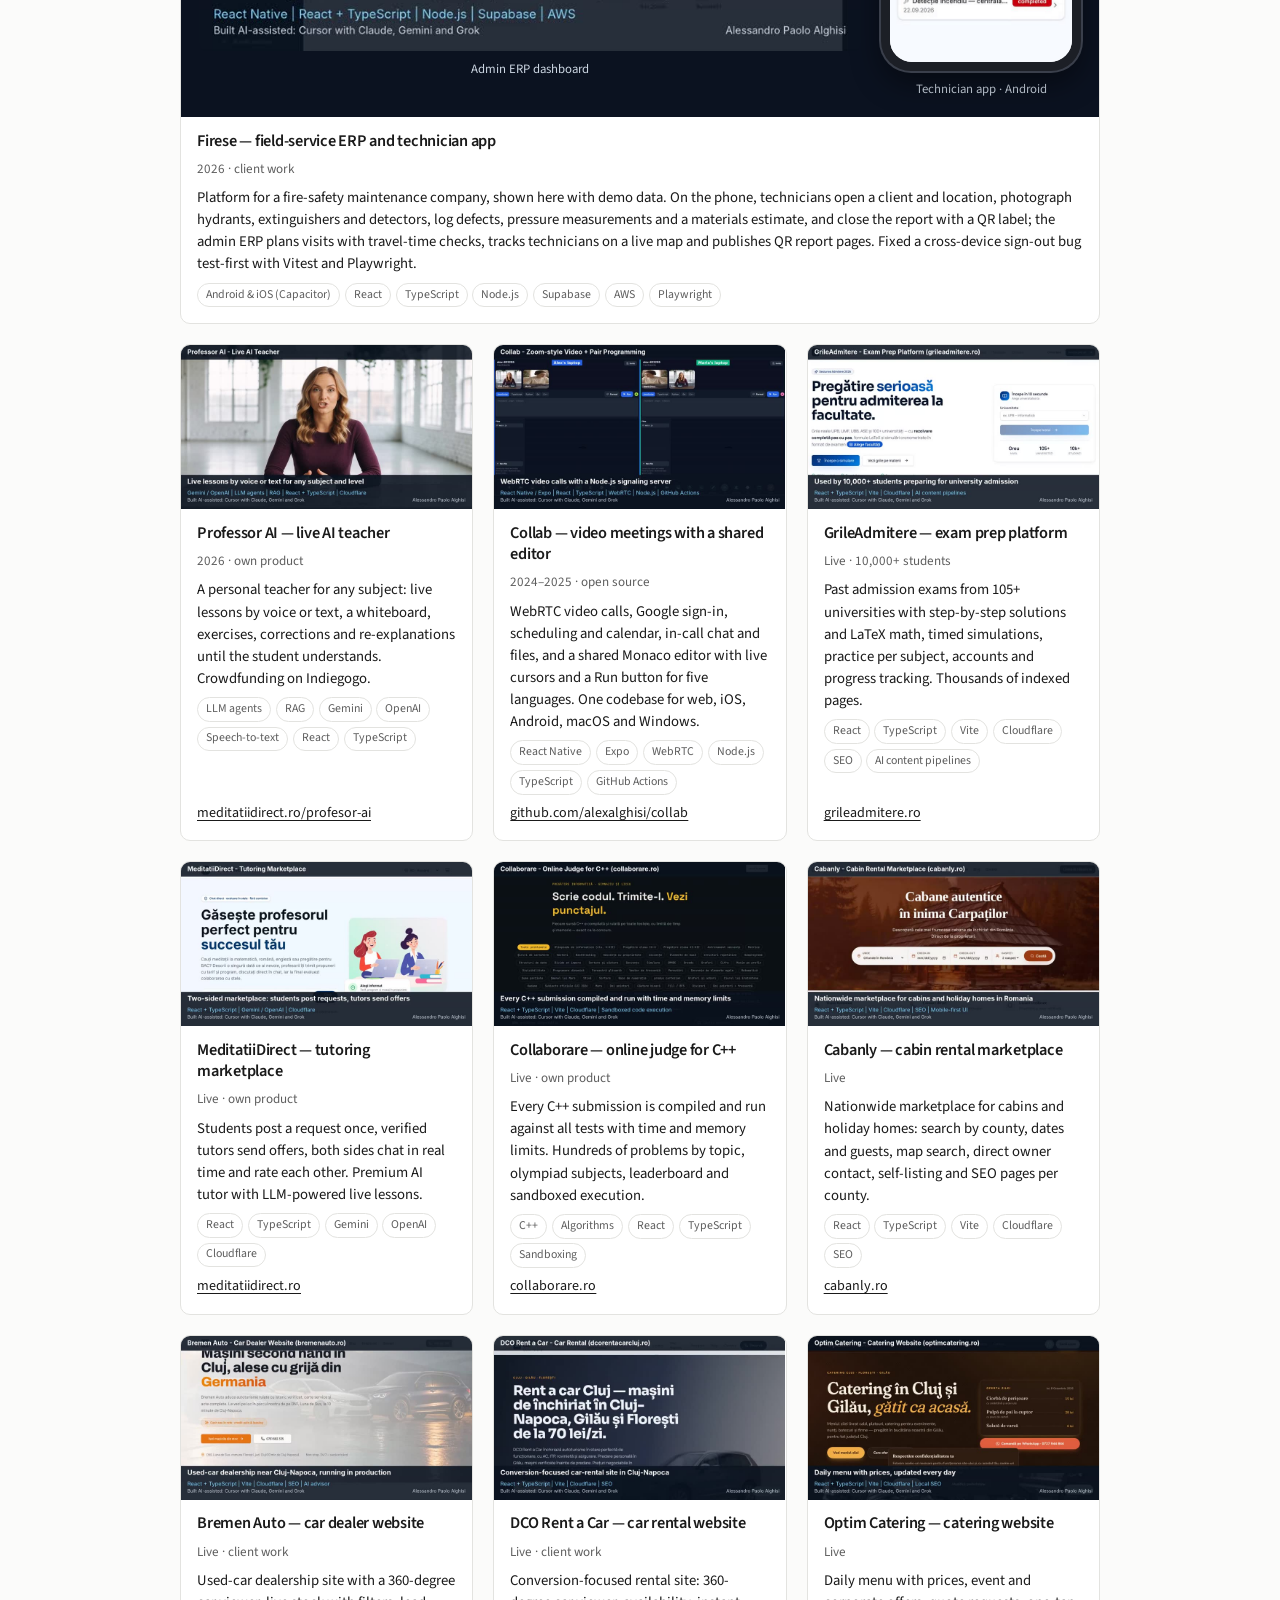
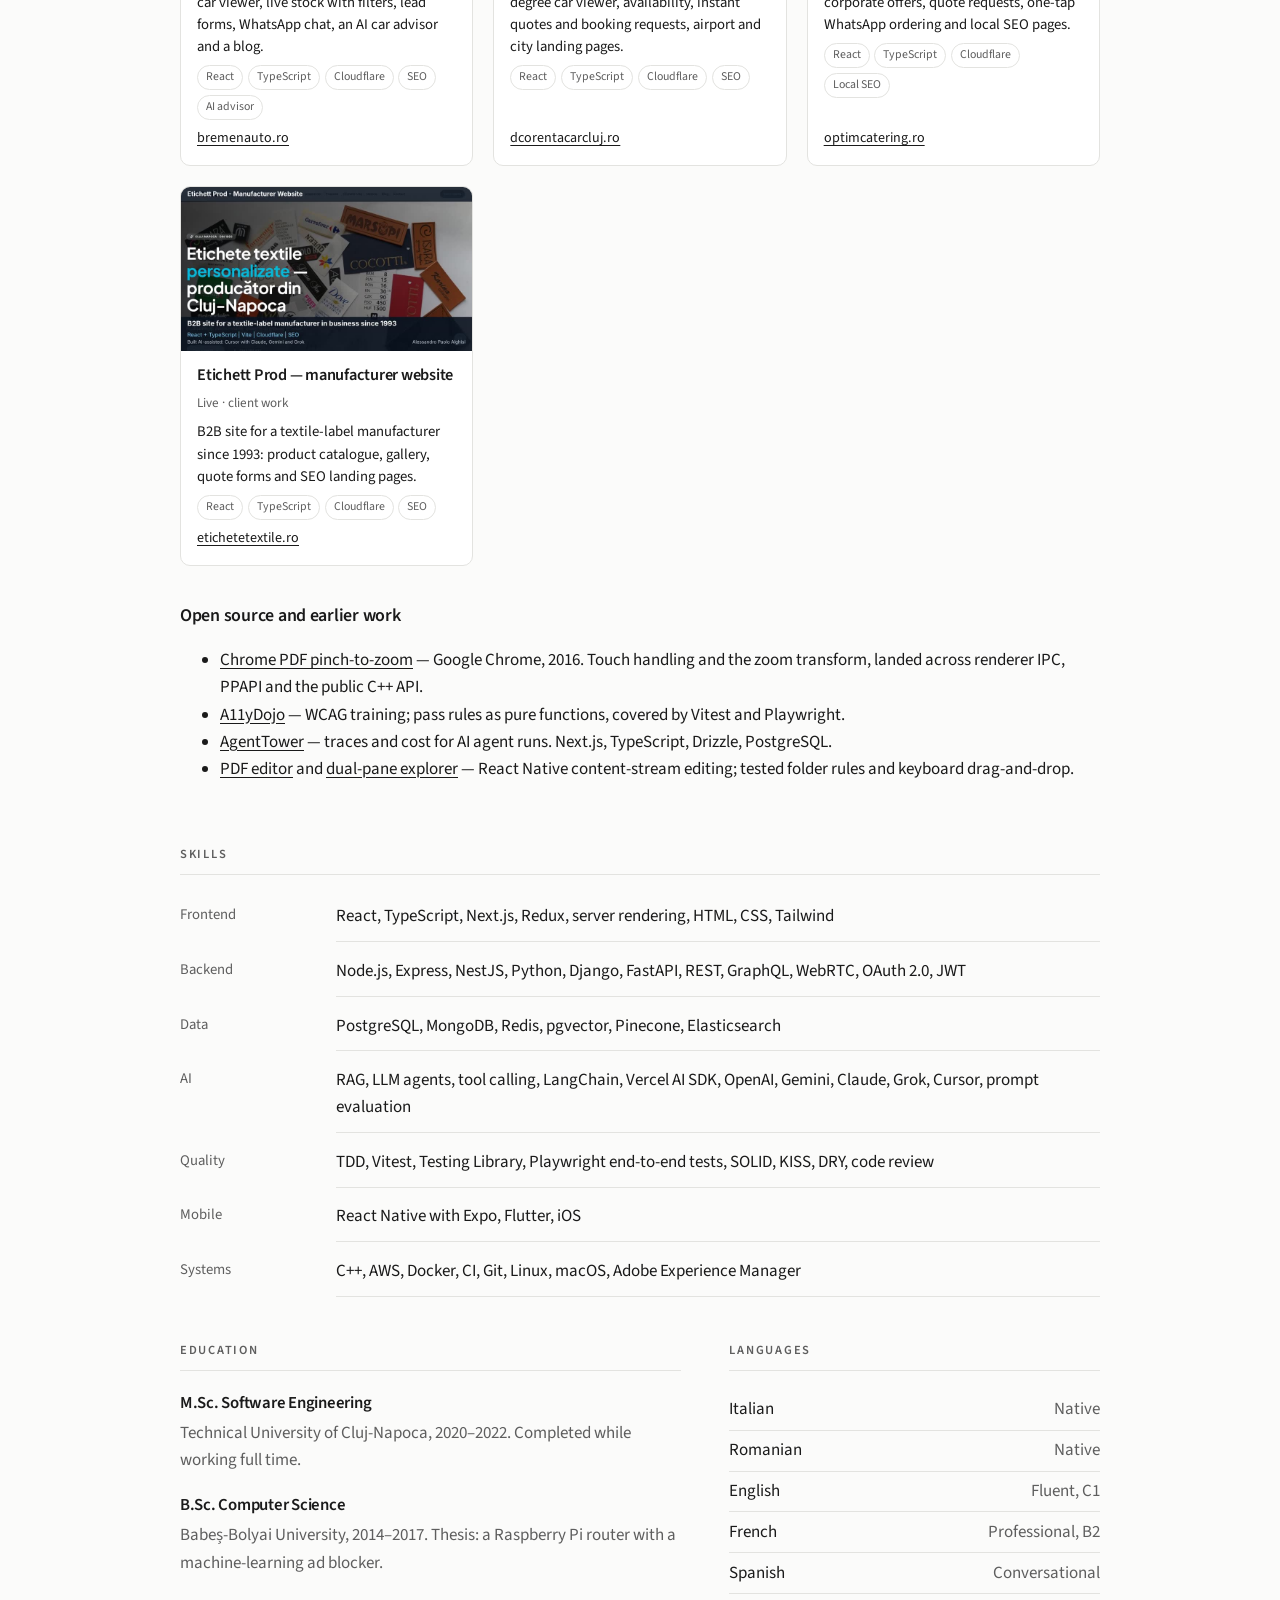
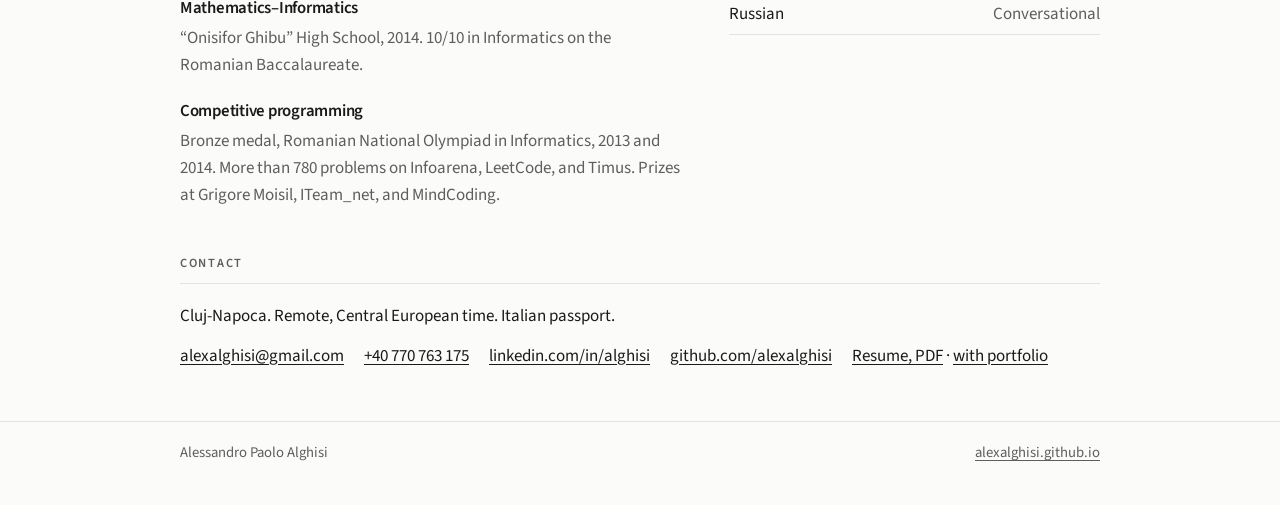
==== commit ab16b8b8: "Show Firese technician app on Android next to the admin dashboard" ====
--- a/index.html
+++ b/index.html
@@ -73,6 +73,15 @@
 .pf-tags{display:flex;flex-wrap:wrap;gap:.3rem;margin:0;padding:0;list-style:none}
 .pf-tags li{font-size:.74rem;padding:.12rem .5rem;border-radius:999px;border:1px solid var(--line);color:var(--muted)}
 .pf-link{margin-top:auto;font-size:.88rem}
+.pf-card.pf-wide{grid-column:1/-1}
+.pf-media{display:grid;grid-template-columns:minmax(0,1fr) auto;gap:1.25rem;align-items:center;padding:1.1rem;background:#0b1220}
+.pf-media .pf-desk video{border-radius:8px}
+.pf-media figure{margin:0}
+.pf-media figcaption{margin-top:.5rem;color:#cbd5e1;font-size:.8rem;text-align:center}
+.pf-phone{position:relative;width:200px;padding:9px;border-radius:30px;background:#1c1f26;box-shadow:0 0 0 2px #3a3f4b,0 12px 30px rgba(0,0,0,.45)}
+.pf-phone::before{content:"";position:absolute;top:15px;left:50%;width:9px;height:9px;margin-left:-4.5px;border-radius:50%;background:#05070b;z-index:2}
+.pf-card .pf-phone video{aspect-ratio:9/19.5;object-fit:cover;object-position:top;border-radius:22px;background:#fff}
+@media (max-width:720px){.pf-media{grid-template-columns:1fr}.pf-phone{margin:0 auto}}
 .pf-note{margin:.4rem 0 0;color:var(--muted);font-size:.92rem}
 </style>
 </head>
@@ -118,7 +127,7 @@
           <div>
             <h3>Senior Full Stack Developer</h3>
             <p class="org">Independent</p>
-            <p>Android and iOS field-service apps for <a href="https://firese.ro/">Firese</a>, a national fire-protection and maintenance company: a live GPS view of every technician, and defect photos filed to the right client with location and timestamp. Backend and storage on AWS. The apps are private and confidential, so I cannot publish them. Client sites in React, TypeScript, and Node.js.</p>
+            <p>Android and iOS field-service apps for <a href="https://firese.ro/">Firese</a>, a national fire-protection and maintenance company: a live GPS view of every technician, and defect photos filed to the right client with location and timestamp. Backend and storage on AWS. Client data is confidential, so the portfolio shows both apps with demo data. Client sites in React, TypeScript, and Node.js.</p>
             <ul>
               <li>Firese admin dashboard in React and TypeScript on Supabase: clients, locations, installations, maintenance reports, JSON backup and restore, and public QR pages where a building’s owner sees its finished reports without logging in.</li>
               <li>Covered with unit, component, and end-to-end tests written test-first in Vitest, Testing Library, and Playwright.</li>
@@ -222,13 +231,24 @@
         <h2 id="work-heading">Portfolio</h2>
         <p class="pf-note">Short video walkthroughs of recent work. All built AI-assisted in Cursor with Claude, Gemini and Grok.</p>
         <div class="pf-grid">
-          <article class="pf-card">
-            <video muted loop playsinline preload="none" poster="/projects/firese.jpg" data-src="/projects/firese.mp4" aria-label="Firese — field-service ERP and technician app, video walkthrough"></video>
+          <article class="pf-card pf-wide">
+            <div class="pf-media">
+              <figure class="pf-desk">
+                <video muted loop playsinline preload="none" poster="/projects/firese.jpg" data-src="/projects/firese.mp4" aria-label="Firese admin ERP dashboard, video walkthrough"></video>
+                <figcaption>Admin ERP dashboard</figcaption>
+              </figure>
+              <figure>
+                <div class="pf-phone">
+                  <video muted loop playsinline preload="none" poster="/projects/firese-app.jpg" data-src="/projects/firese-app.mp4" aria-label="Firese technician app on Android, video walkthrough"></video>
+                </div>
+                <figcaption>Technician app · Android</figcaption>
+              </figure>
+            </div>
             <div class="pf-body">
               <h3>Firese — field-service ERP and technician app</h3>
               <p class="pf-meta">2026 · client work</p>
-              <p class="pf-desc">Platform for a fire-safety maintenance company. Technicians photograph hydrants, extinguishers and detectors and file reports per location; the admin ERP plans visits with travel-time checks, tracks technicians on a live map and publishes QR report pages. Fixed a cross-device sign-out bug test-first with Vitest and Playwright.</p>
-              <ul class="pf-tags"><li>React Native</li><li>React</li><li>TypeScript</li><li>Node.js</li><li>Supabase</li><li>AWS</li><li>Playwright</li></ul>
+              <p class="pf-desc">Platform for a fire-safety maintenance company, shown here with demo data. On the phone, technicians open a client and location, photograph hydrants, extinguishers and detectors, log defects, pressure measurements and a materials estimate, and close the report with a QR label; the admin ERP plans visits with travel-time checks, tracks technicians on a live map and publishes QR report pages. Fixed a cross-device sign-out bug test-first with Vitest and Playwright.</p>
+              <ul class="pf-tags"><li>Android &amp; iOS (Capacitor)</li><li>React</li><li>TypeScript</li><li>Node.js</li><li>Supabase</li><li>AWS</li><li>Playwright</li></ul>
               
             </div>
           </article>
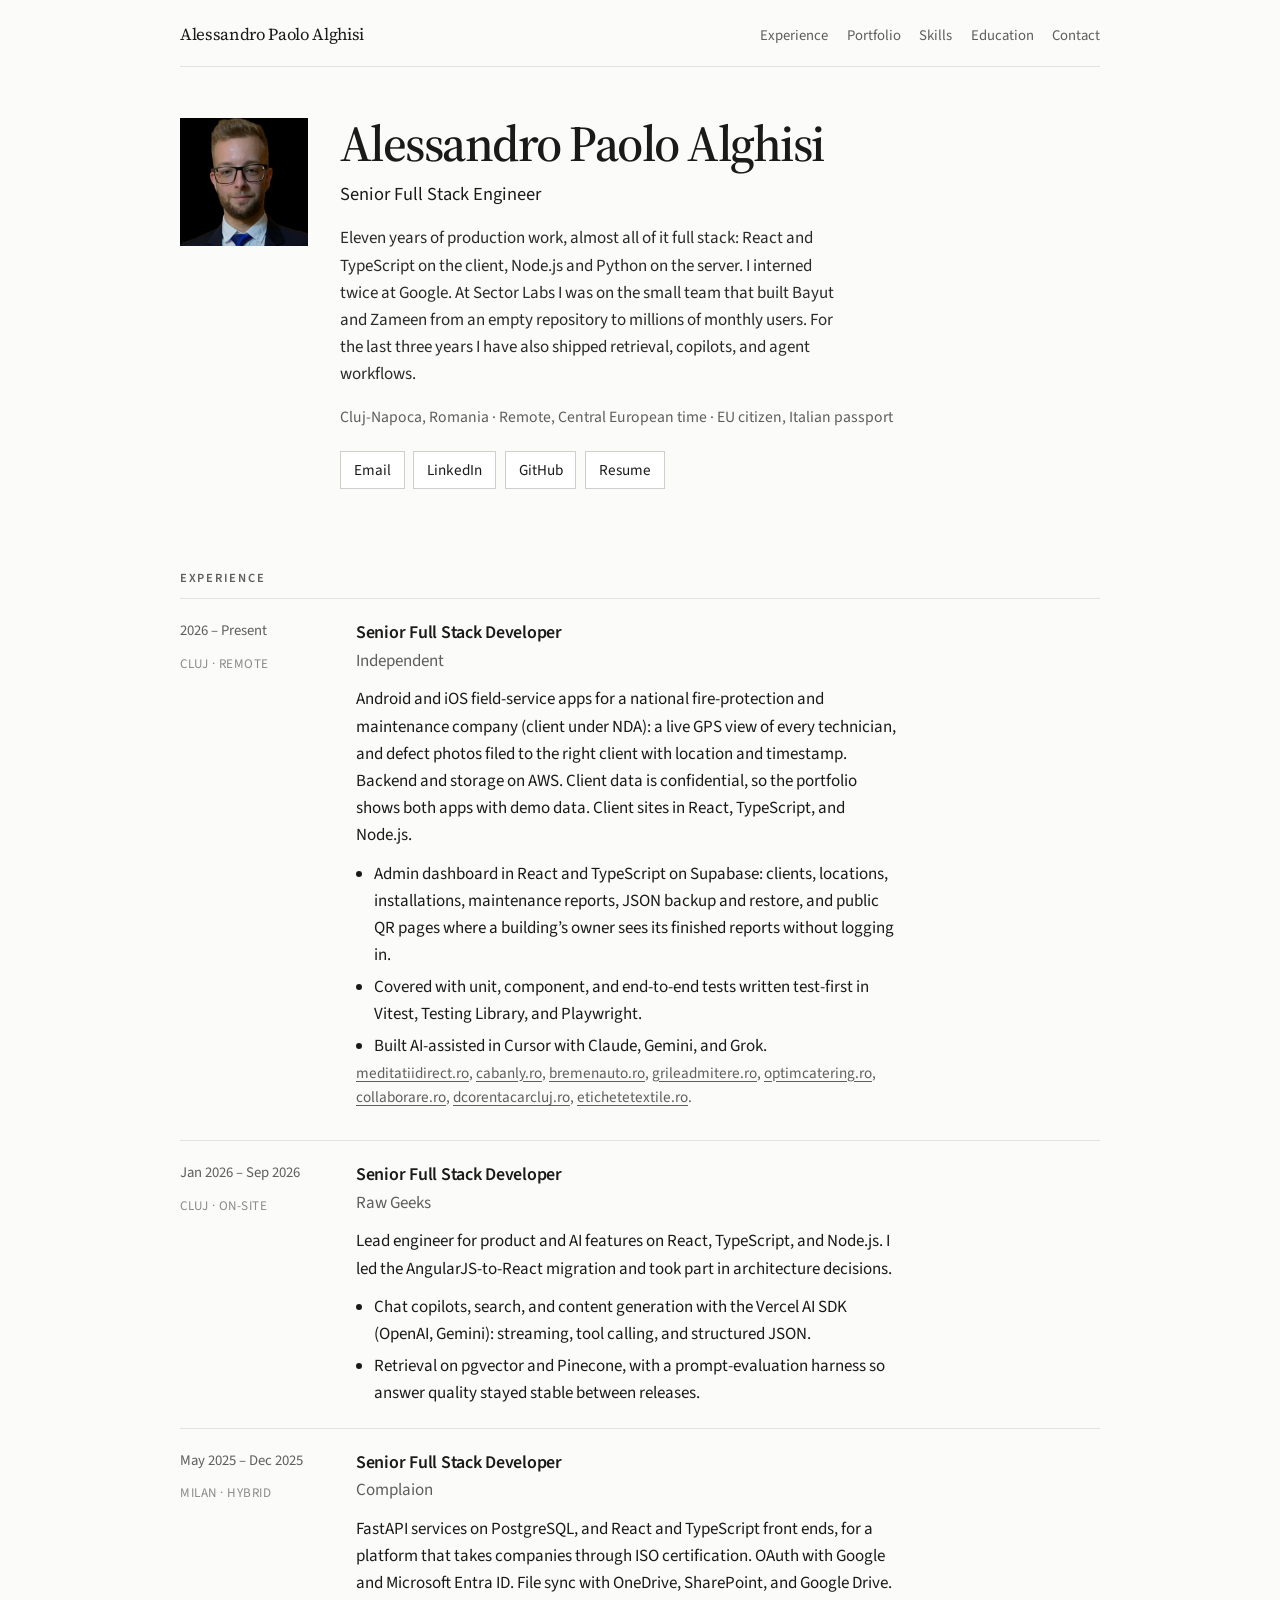
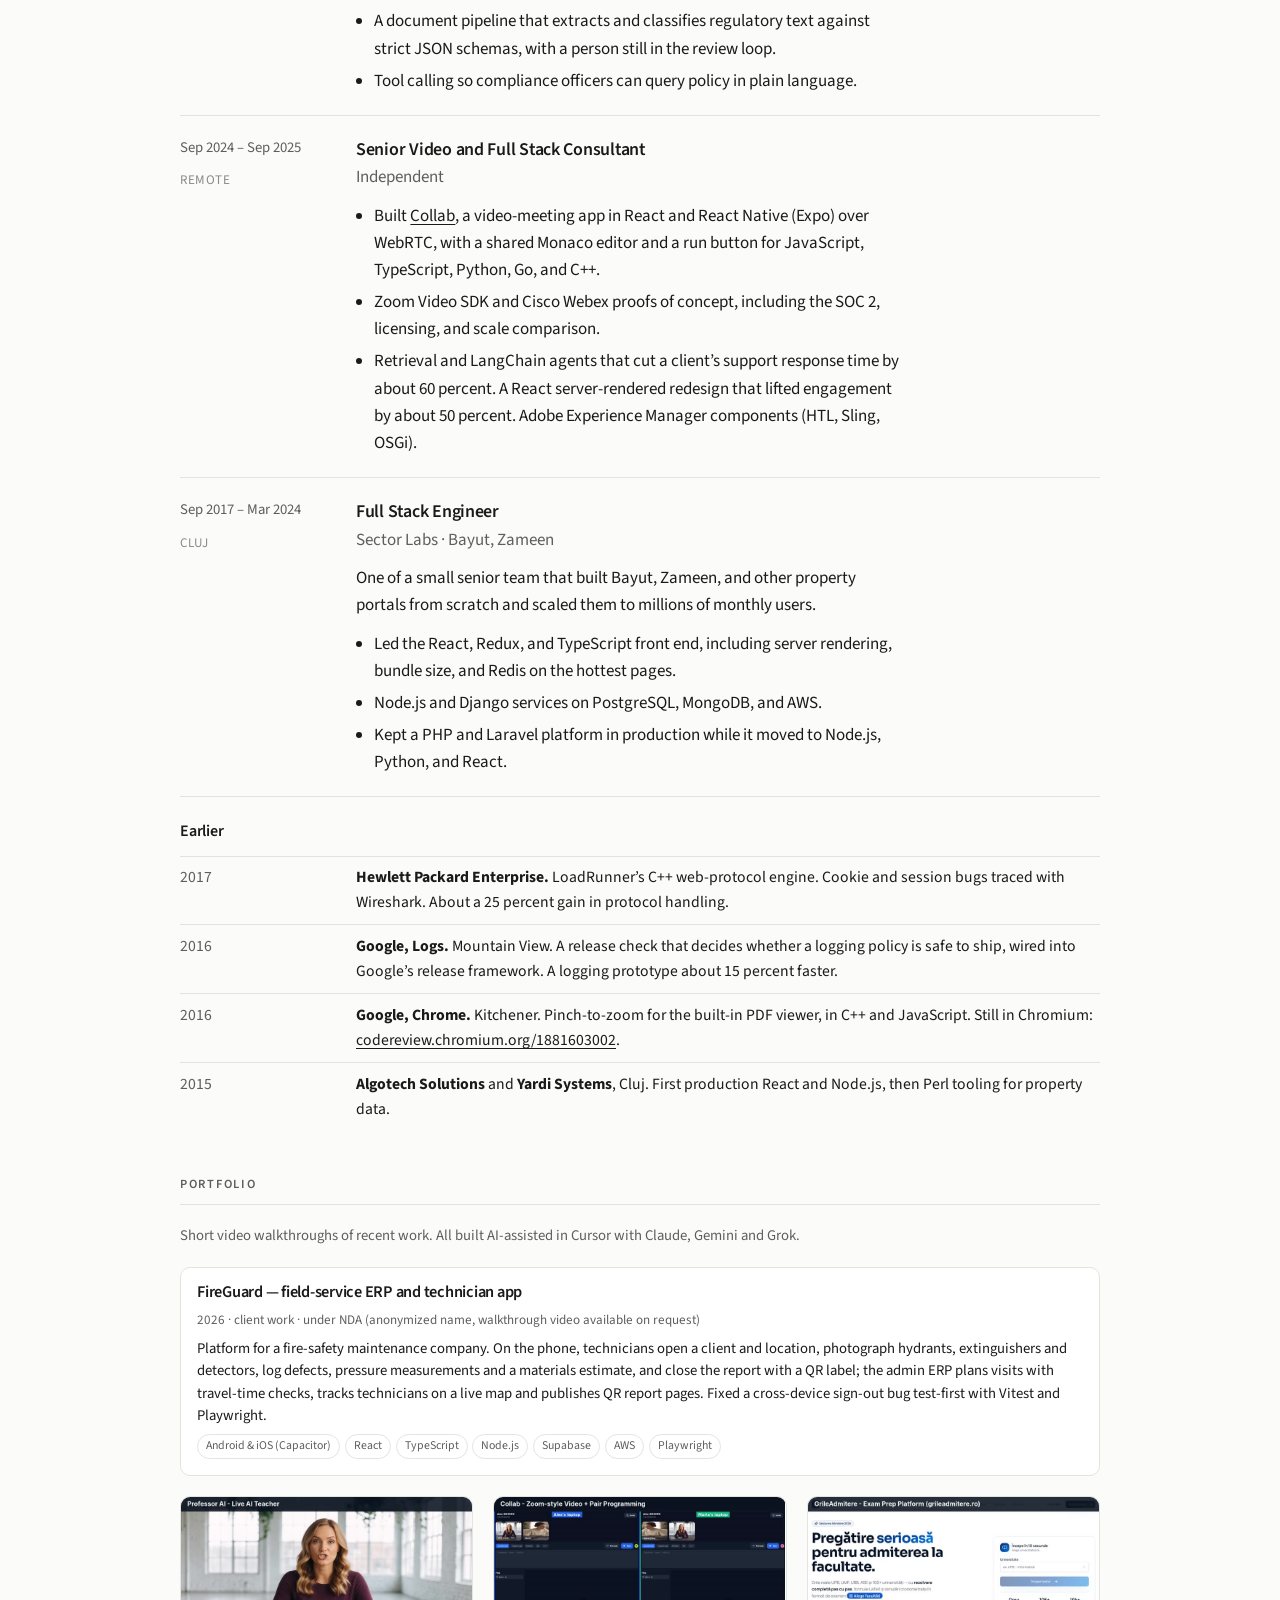
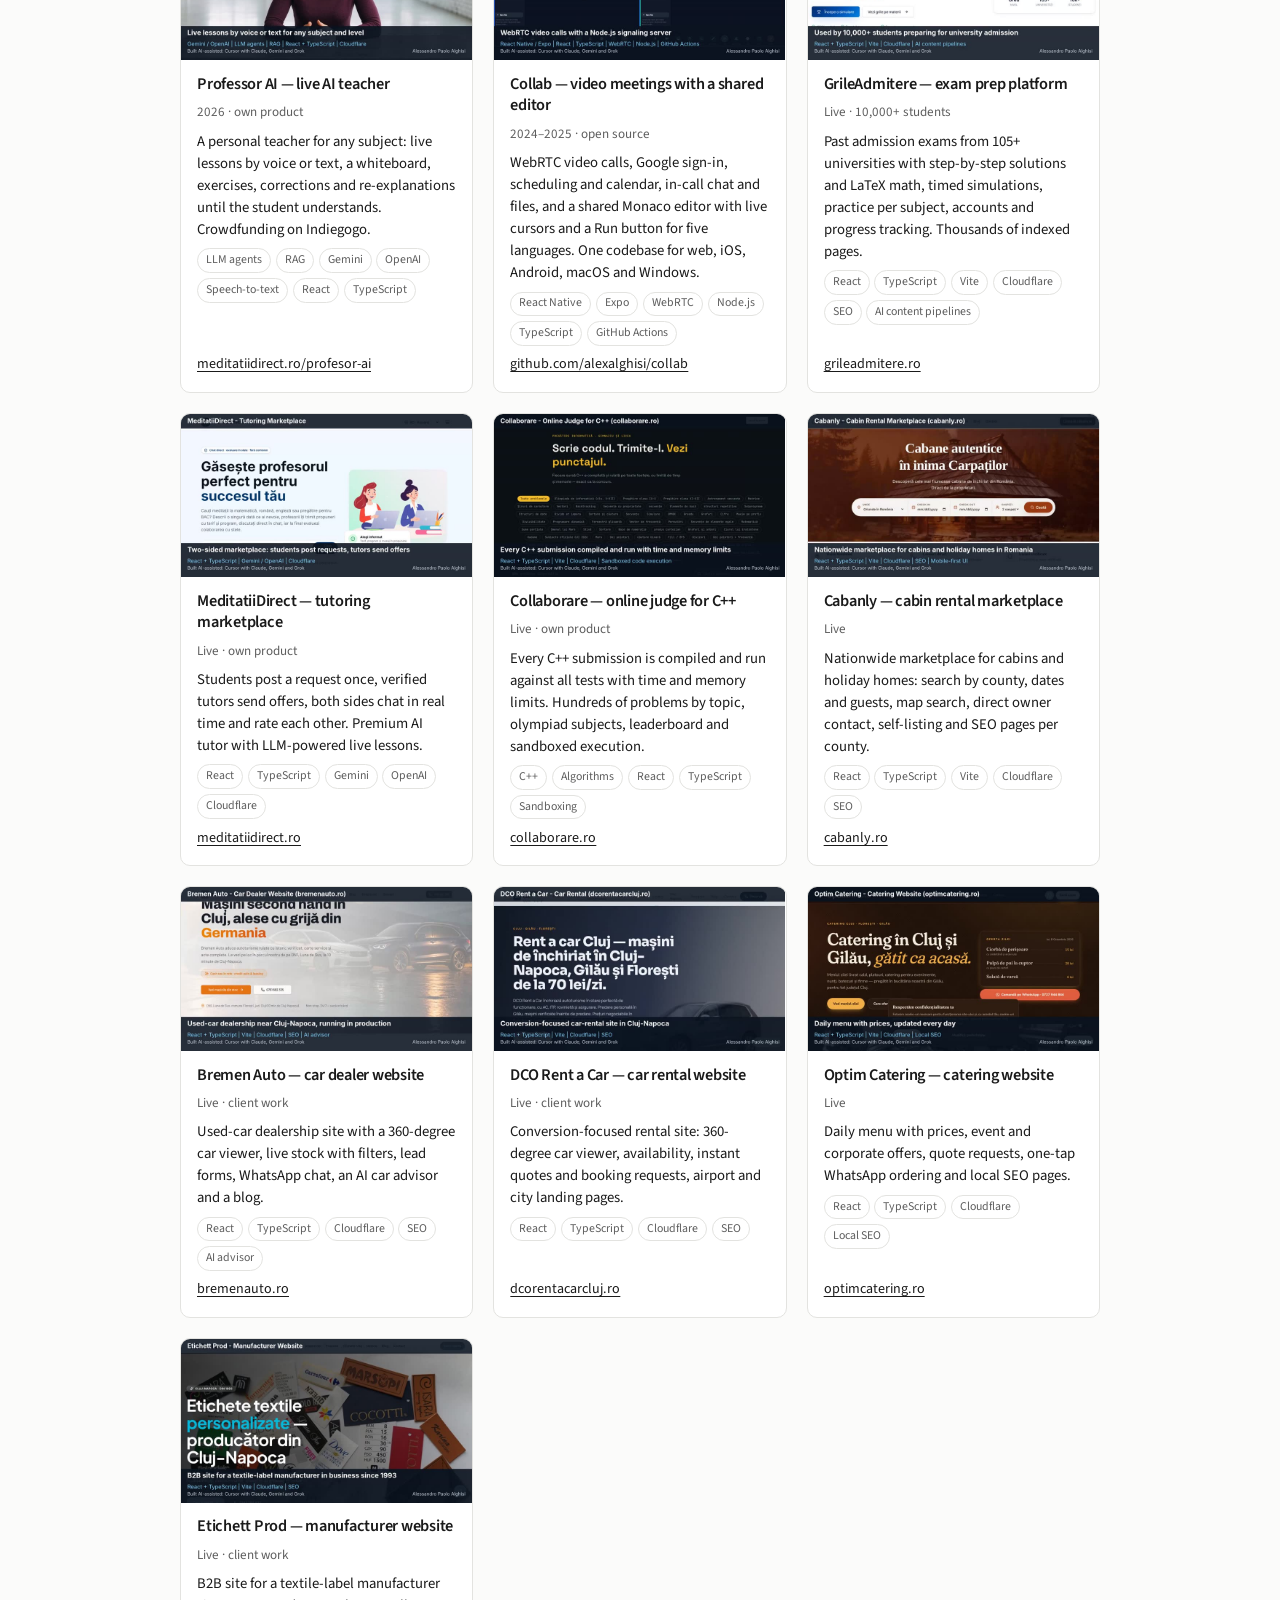
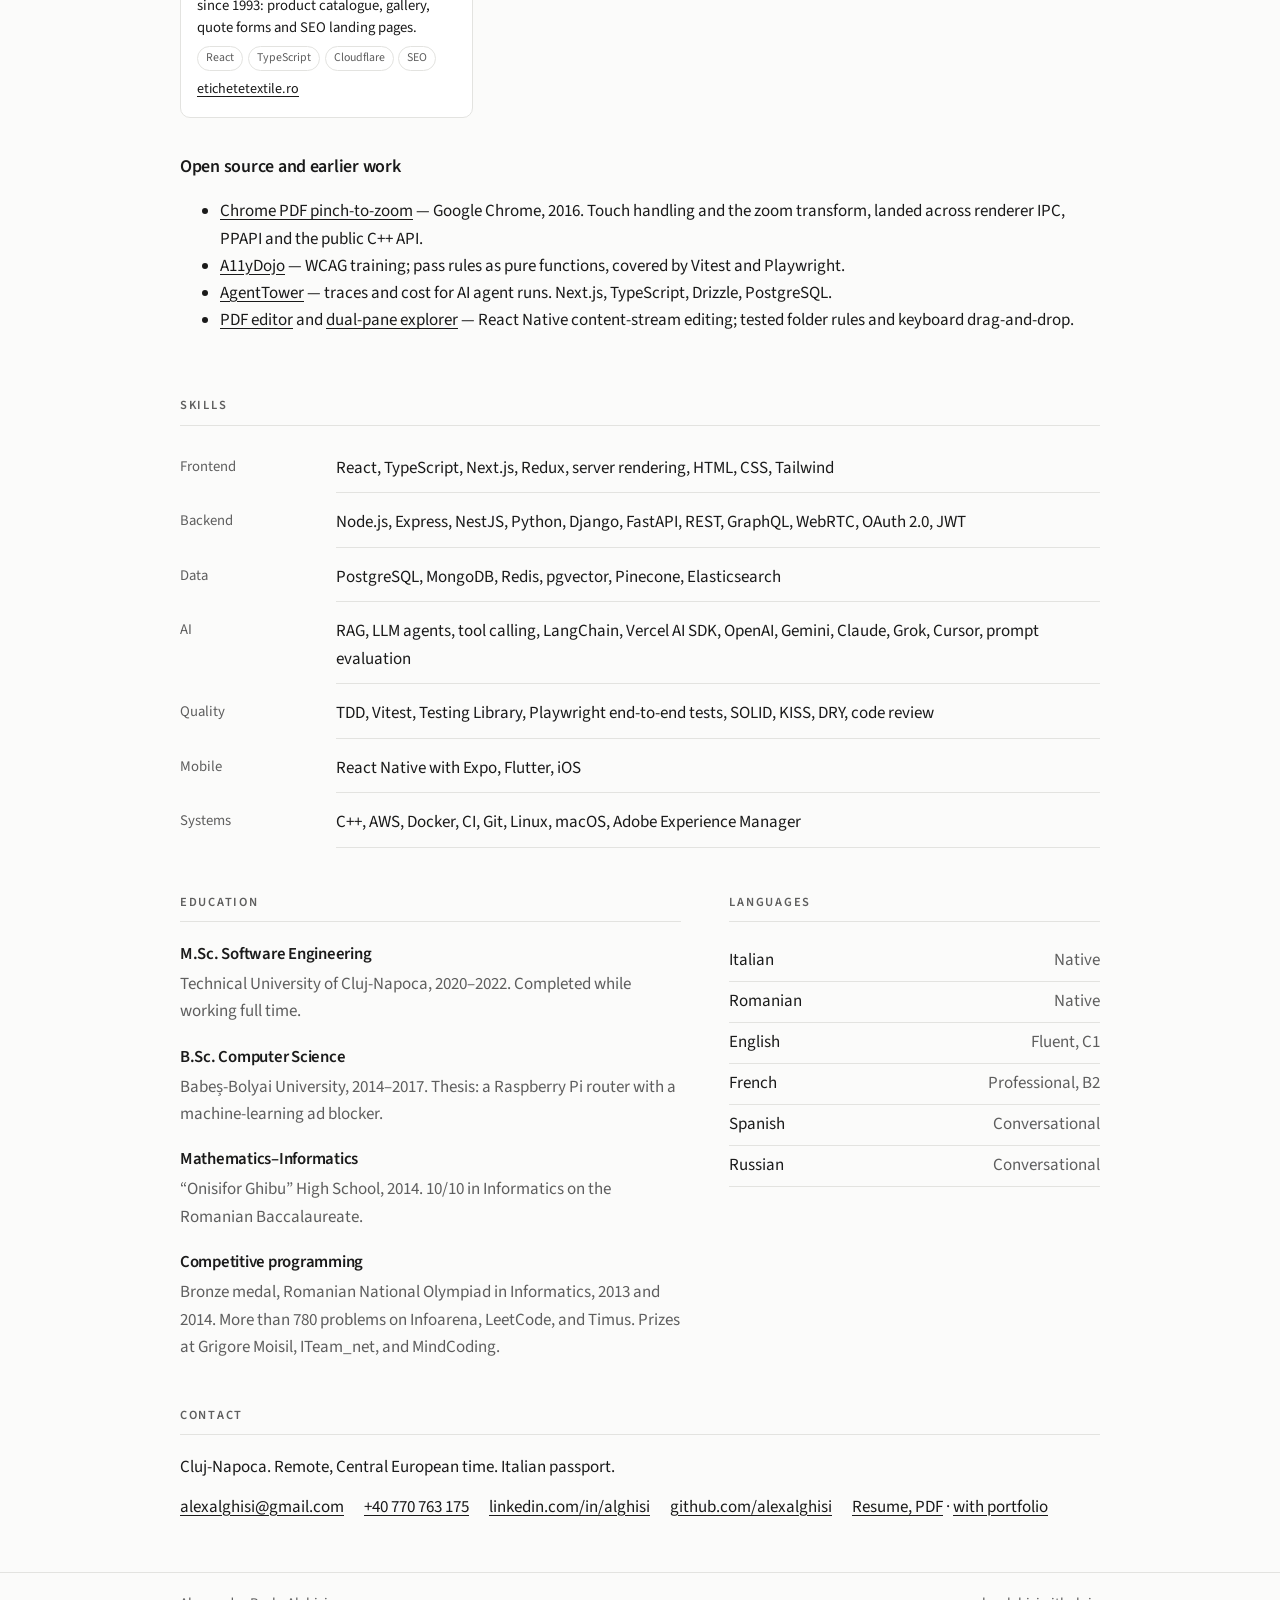
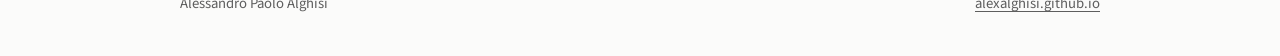
==== commit 161ce558: "Portfolio: anonymize client project (FireGuard, under NDA)" ====
--- a/index.html
+++ b/index.html
@@ -127,9 +127,9 @@
           <div>
             <h3>Senior Full Stack Developer</h3>
             <p class="org">Independent</p>
-            <p>Android and iOS field-service apps for <a href="https://firese.ro/">Firese</a>, a national fire-protection and maintenance company: a live GPS view of every technician, and defect photos filed to the right client with location and timestamp. Backend and storage on AWS. Client data is confidential, so the portfolio shows both apps with demo data. Client sites in React, TypeScript, and Node.js.</p>
+            <p>Android and iOS field-service apps for a national fire-protection and maintenance company (client under NDA): a live GPS view of every technician, and defect photos filed to the right client with location and timestamp. Backend and storage on AWS. Client data is confidential, so the portfolio shows both apps with demo data. Client sites in React, TypeScript, and Node.js.</p>
             <ul>
-              <li>Firese admin dashboard in React and TypeScript on Supabase: clients, locations, installations, maintenance reports, JSON backup and restore, and public QR pages where a building’s owner sees its finished reports without logging in.</li>
+              <li>Admin dashboard in React and TypeScript on Supabase: clients, locations, installations, maintenance reports, JSON backup and restore, and public QR pages where a building’s owner sees its finished reports without logging in.</li>
               <li>Covered with unit, component, and end-to-end tests written test-first in Vitest, Testing Library, and Playwright.</li>
               <li>Built AI-assisted in Cursor with Claude, Gemini, and Grok.</li>
             </ul>
@@ -232,22 +232,10 @@
         <p class="pf-note">Short video walkthroughs of recent work. All built AI-assisted in Cursor with Claude, Gemini and Grok.</p>
         <div class="pf-grid">
           <article class="pf-card pf-wide">
-            <div class="pf-media">
-              <figure class="pf-desk">
-                <video muted loop playsinline preload="none" poster="/projects/firese.jpg" data-src="/projects/firese.mp4" aria-label="Firese admin ERP dashboard, video walkthrough"></video>
-                <figcaption>Admin ERP dashboard</figcaption>
-              </figure>
-              <figure>
-                <div class="pf-phone">
-                  <video muted loop playsinline preload="none" poster="/projects/firese-app.jpg" data-src="/projects/firese-app.mp4" aria-label="Firese technician app on Android, video walkthrough"></video>
-                </div>
-                <figcaption>Technician app · Android</figcaption>
-              </figure>
-            </div>
-            <div class="pf-body">
-              <h3>Firese — field-service ERP and technician app</h3>
-              <p class="pf-meta">2026 · client work</p>
-              <p class="pf-desc">Platform for a fire-safety maintenance company, shown here with demo data. On the phone, technicians open a client and location, photograph hydrants, extinguishers and detectors, log defects, pressure measurements and a materials estimate, and close the report with a QR label; the admin ERP plans visits with travel-time checks, tracks technicians on a live map and publishes QR report pages. Fixed a cross-device sign-out bug test-first with Vitest and Playwright.</p>
+            <div class="pf-body">
+              <h3>FireGuard — field-service ERP and technician app</h3>
+              <p class="pf-meta">2026 · client work · under NDA (anonymized name, walkthrough video available on request)</p>
+              <p class="pf-desc">Platform for a fire-safety maintenance company. On the phone, technicians open a client and location, photograph hydrants, extinguishers and detectors, log defects, pressure measurements and a materials estimate, and close the report with a QR label; the admin ERP plans visits with travel-time checks, tracks technicians on a live map and publishes QR report pages. Fixed a cross-device sign-out bug test-first with Vitest and Playwright.</p>
               <ul class="pf-tags"><li>Android &amp; iOS (Capacitor)</li><li>React</li><li>TypeScript</li><li>Node.js</li><li>Supabase</li><li>AWS</li><li>Playwright</li></ul>
               
             </div>
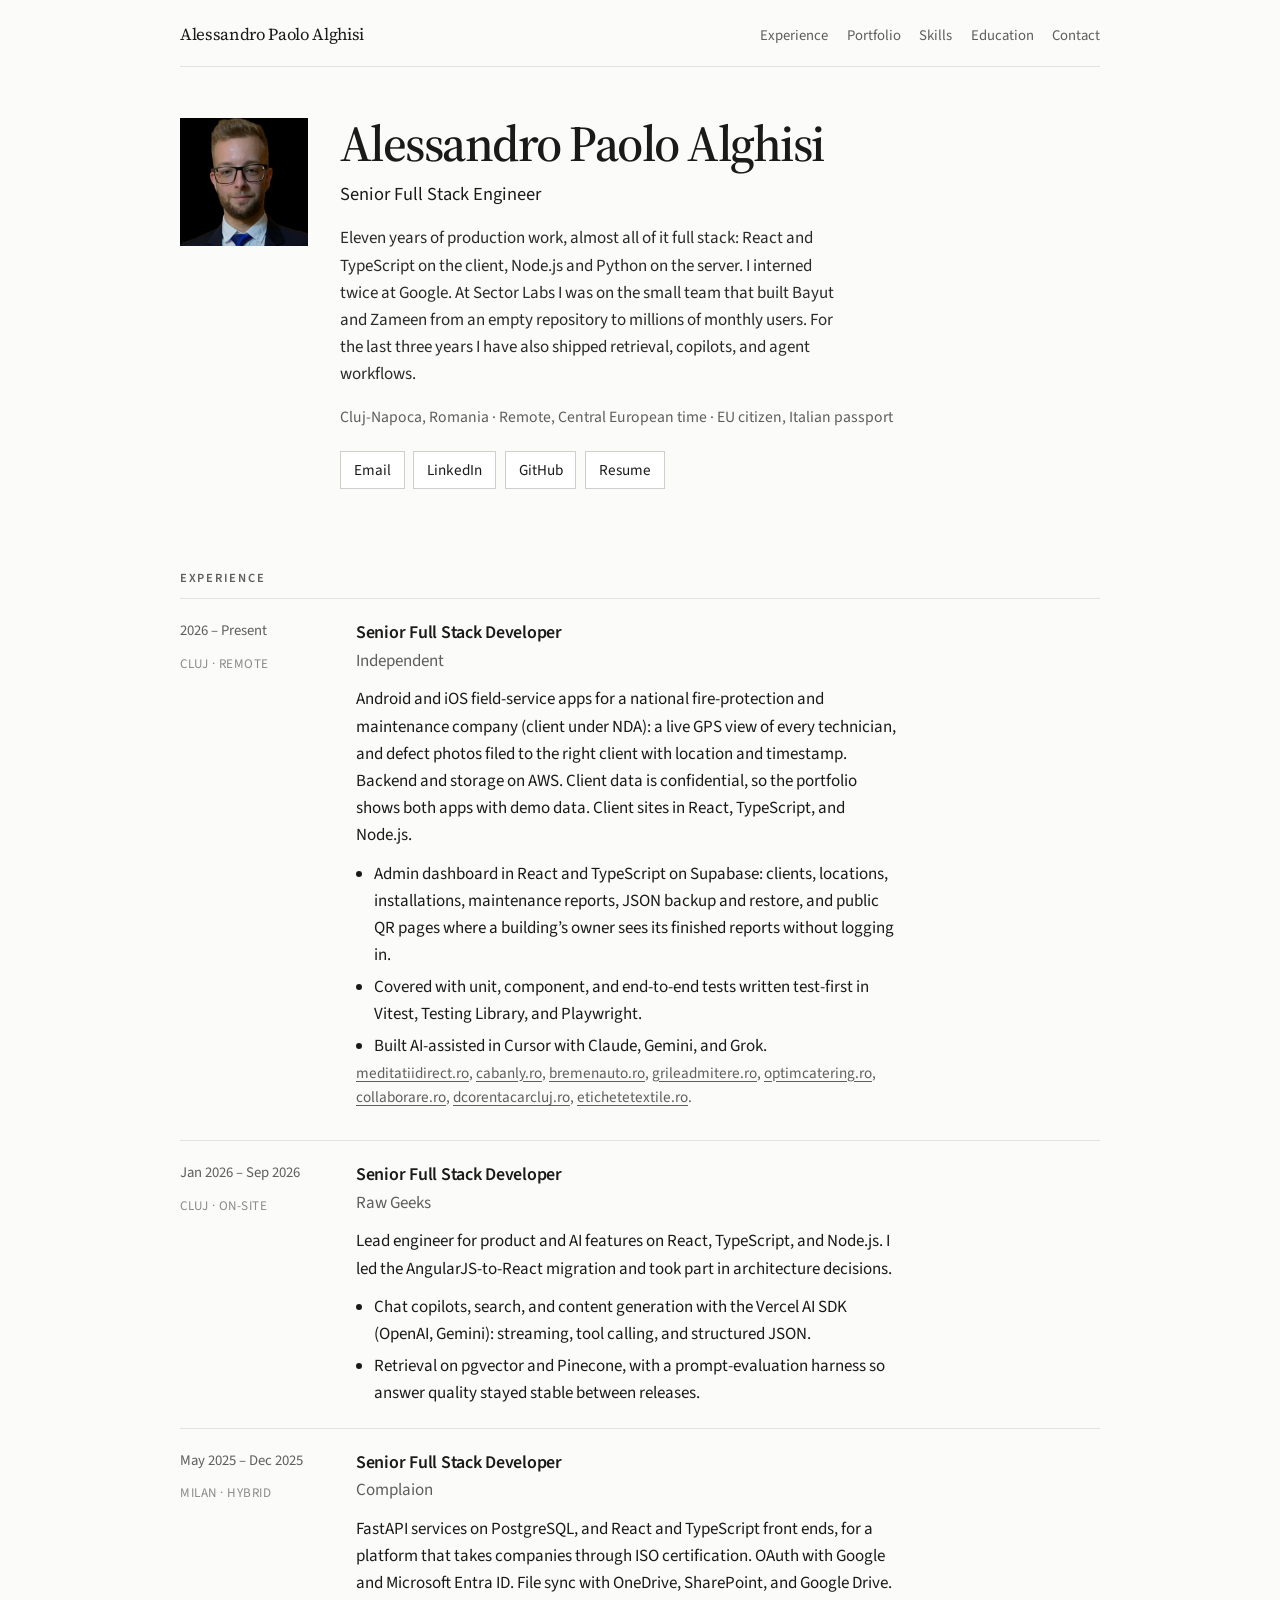
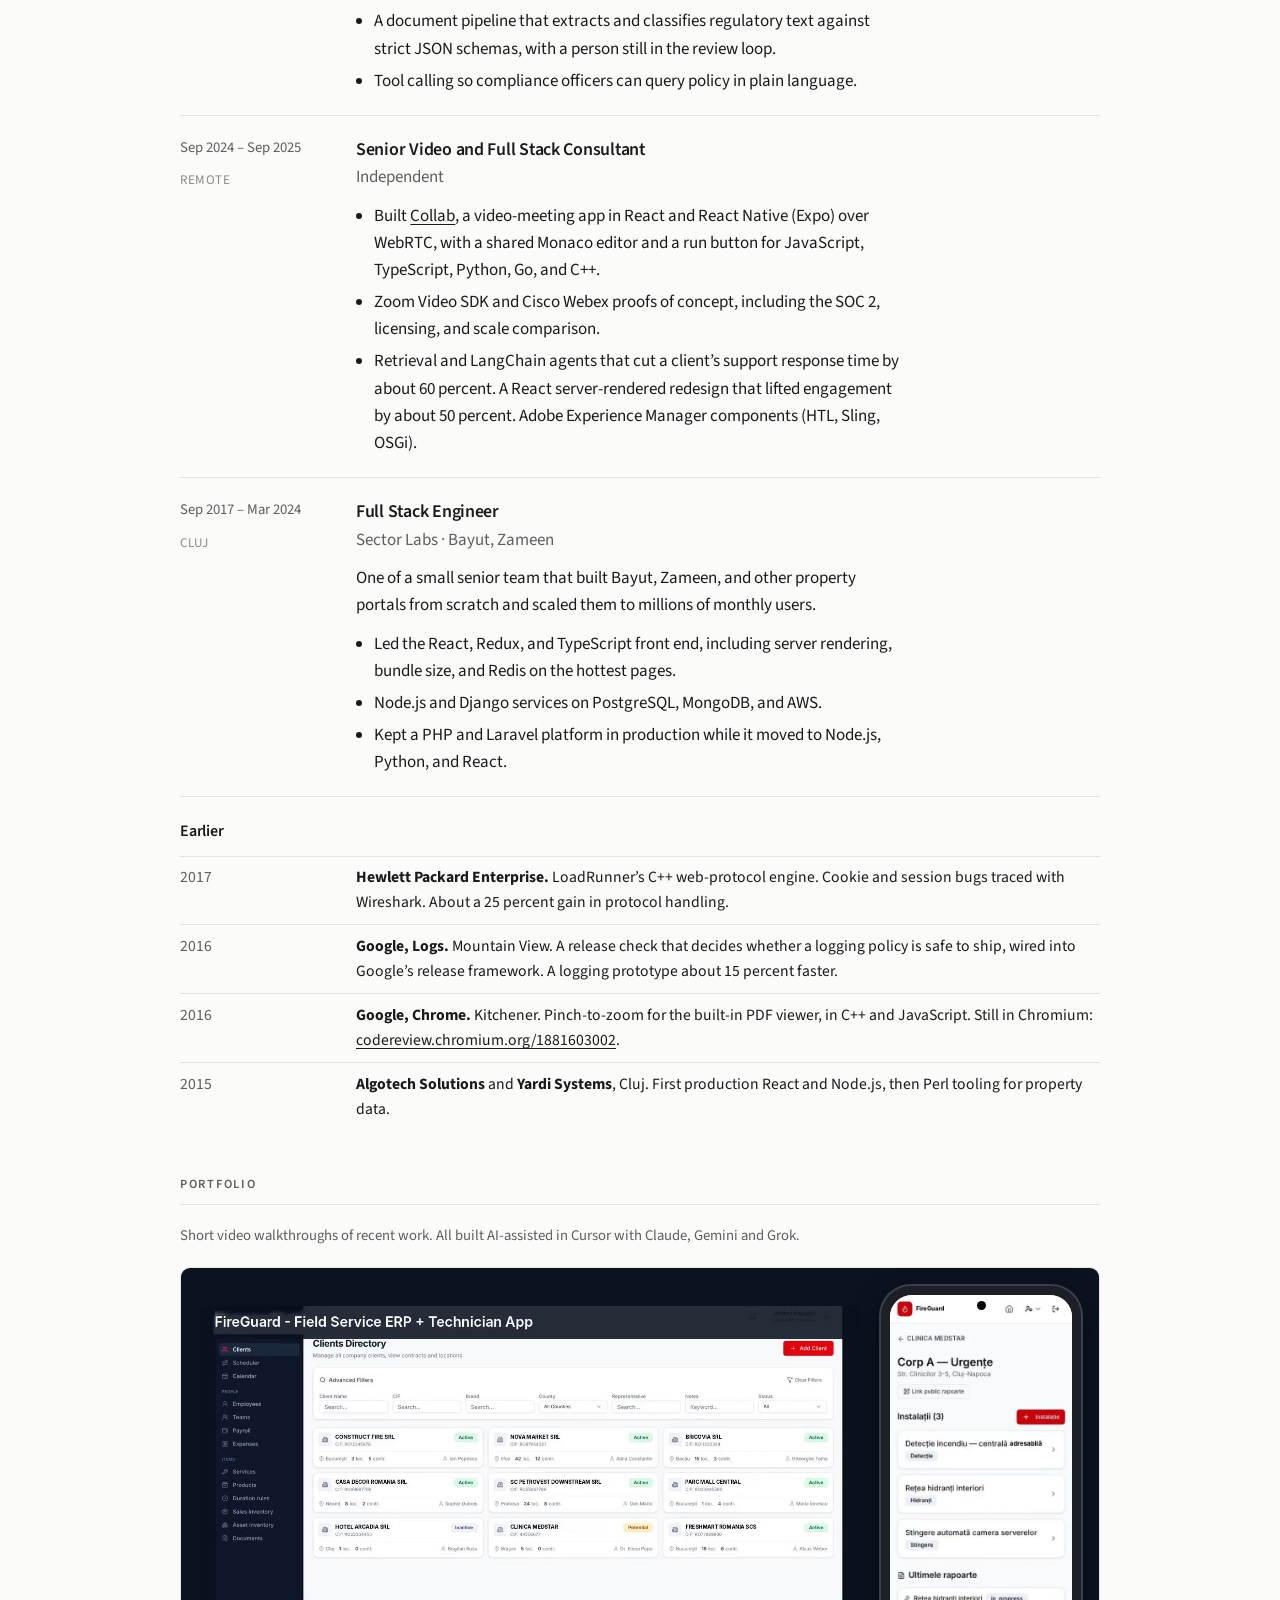
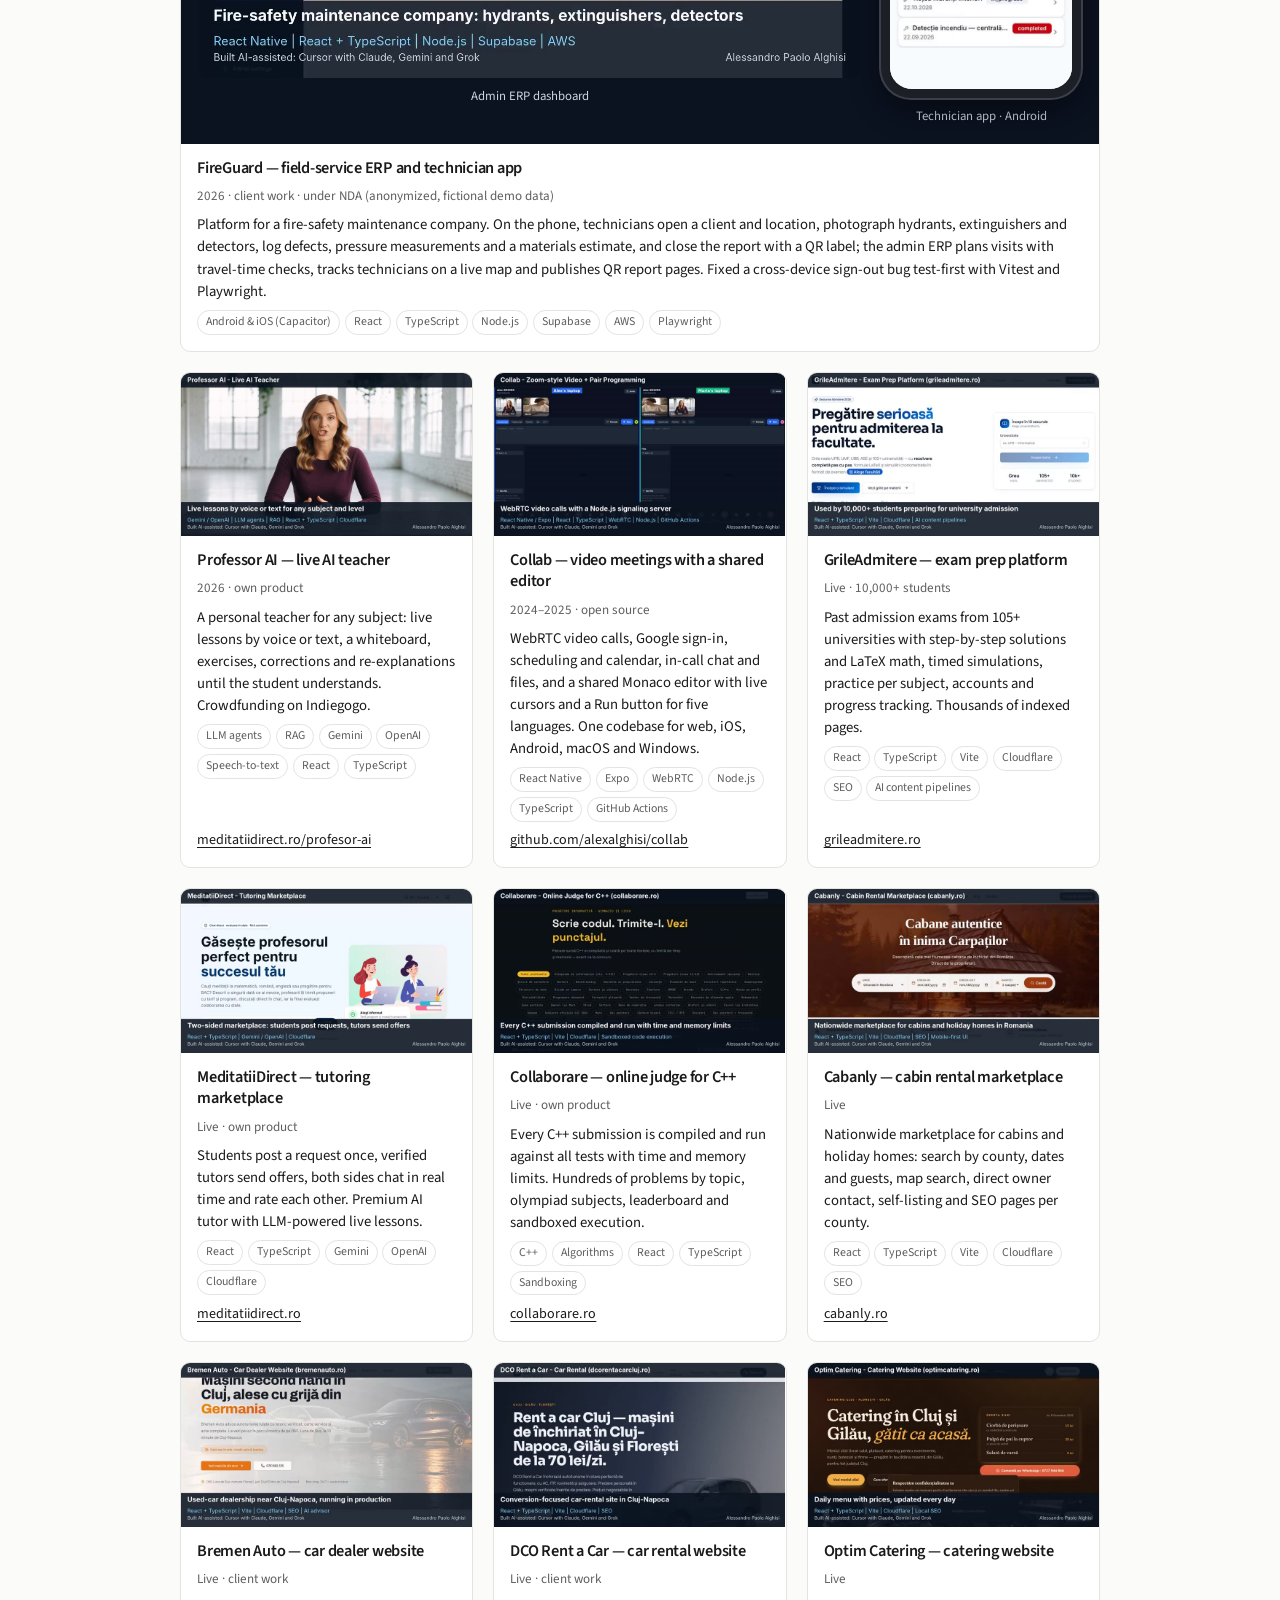
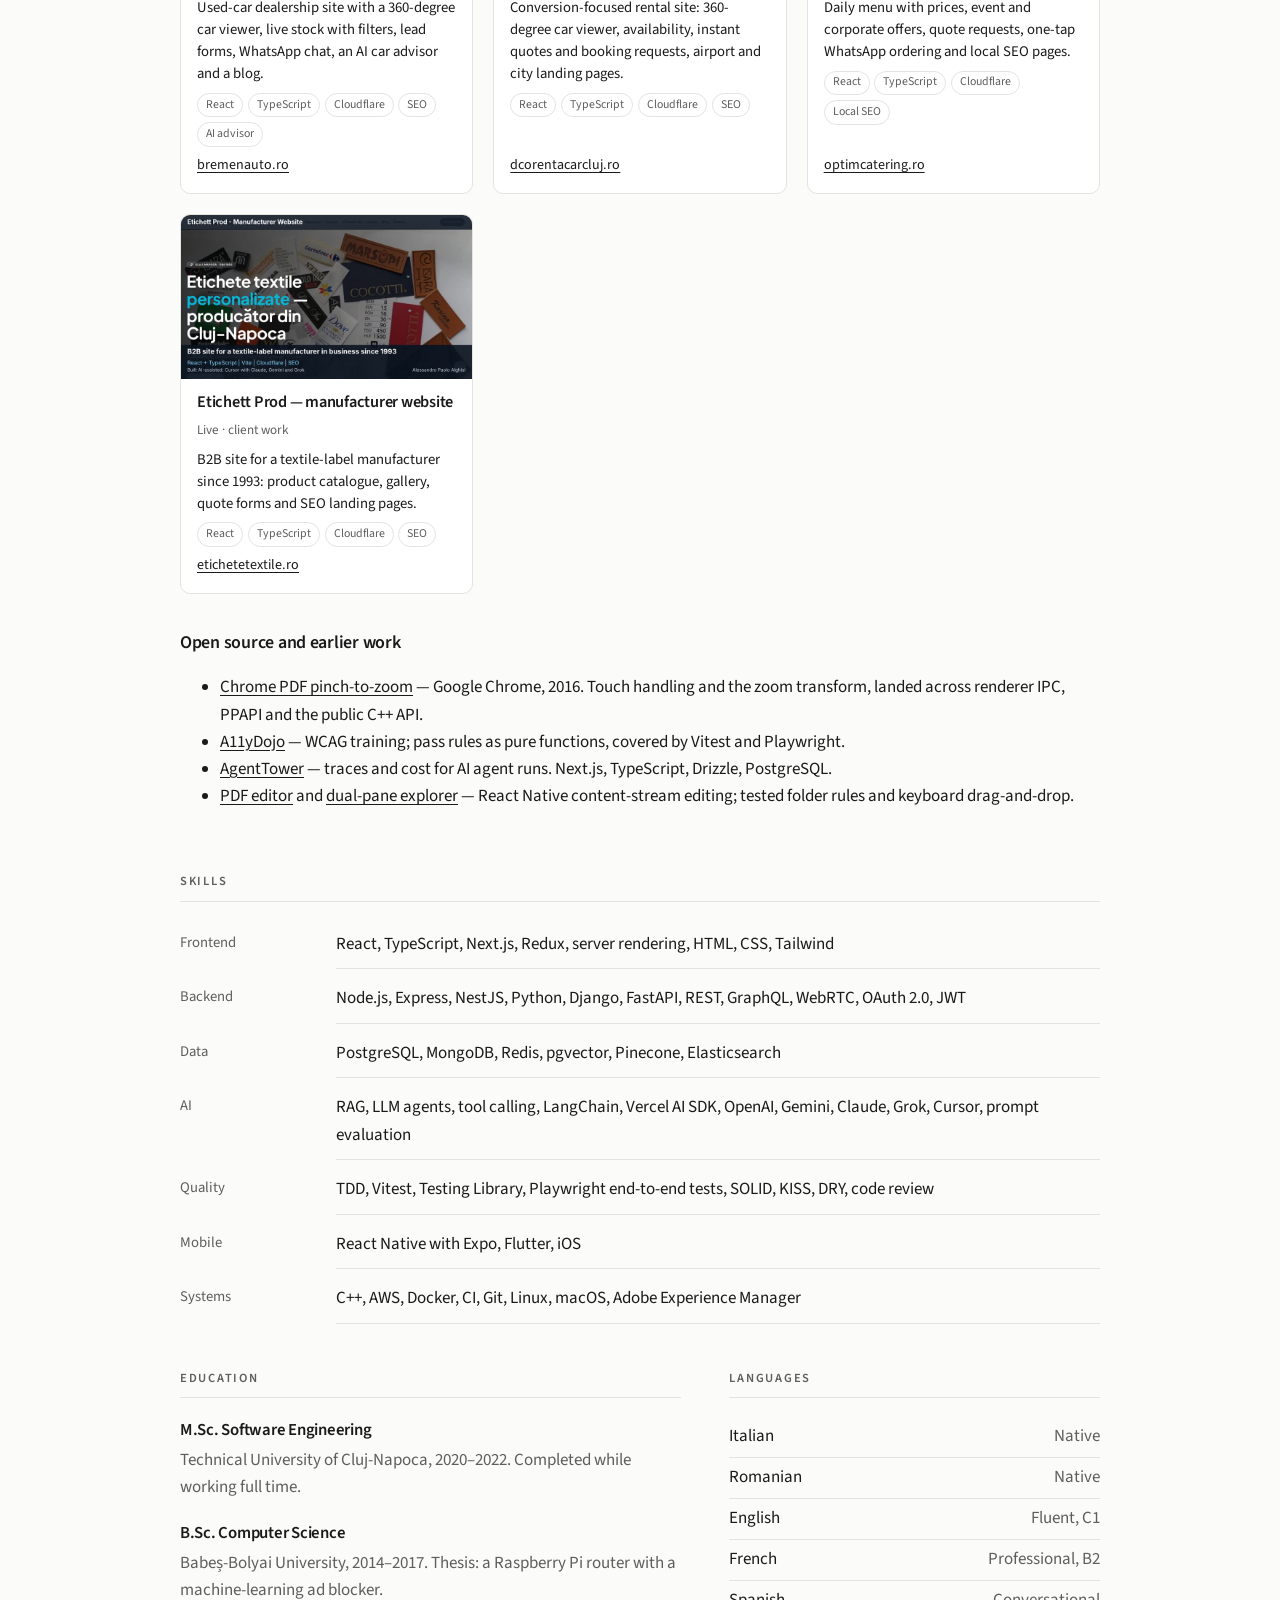
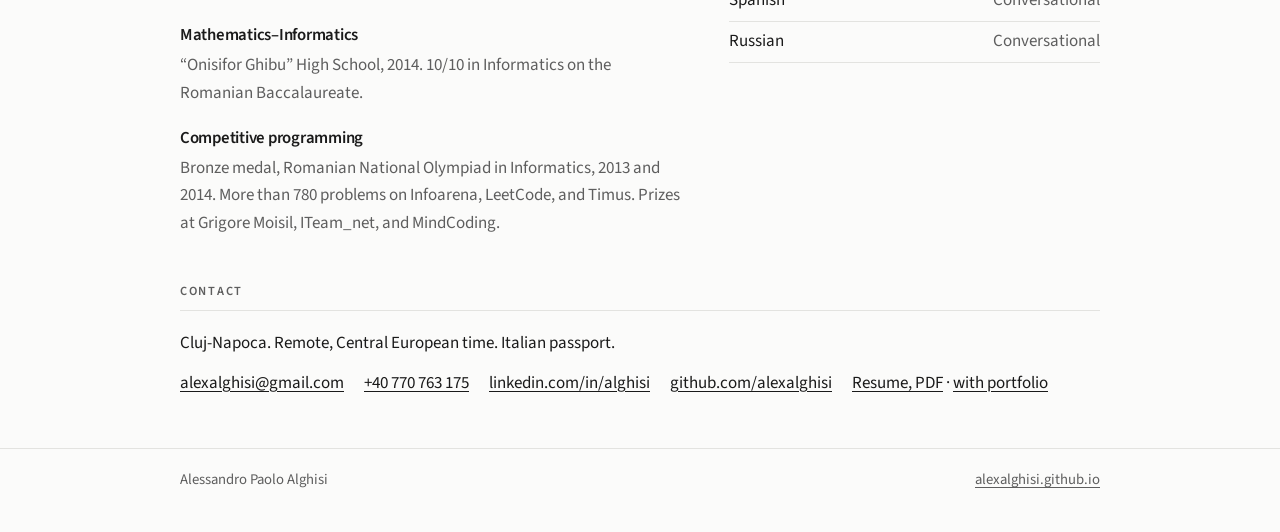
==== commit 7a38ae31: "Add files via upload" ====
--- a/index.html
+++ b/index.html
@@ -232,9 +232,21 @@
         <p class="pf-note">Short video walkthroughs of recent work. All built AI-assisted in Cursor with Claude, Gemini and Grok.</p>
         <div class="pf-grid">
           <article class="pf-card pf-wide">
+            <div class="pf-media">
+              <figure class="pf-desk">
+                <video muted loop playsinline preload="none" poster="/projects/fireguard.jpg" data-src="/projects/fireguard.mp4" aria-label="FireGuard admin ERP dashboard, video walkthrough with demo data"></video>
+                <figcaption>Admin ERP dashboard</figcaption>
+              </figure>
+              <figure>
+                <div class="pf-phone">
+                  <video muted loop playsinline preload="none" poster="/projects/fireguard-app.jpg" data-src="/projects/fireguard-app.mp4" aria-label="FireGuard technician app on Android, video walkthrough with demo data"></video>
+                </div>
+                <figcaption>Technician app · Android</figcaption>
+              </figure>
+            </div>
             <div class="pf-body">
               <h3>FireGuard — field-service ERP and technician app</h3>
-              <p class="pf-meta">2026 · client work · under NDA (anonymized name, walkthrough video available on request)</p>
+              <p class="pf-meta">2026 · client work · under NDA (anonymized, fictional demo data)</p>
               <p class="pf-desc">Platform for a fire-safety maintenance company. On the phone, technicians open a client and location, photograph hydrants, extinguishers and detectors, log defects, pressure measurements and a materials estimate, and close the report with a QR label; the admin ERP plans visits with travel-time checks, tracks technicians on a live map and publishes QR report pages. Fixed a cross-device sign-out bug test-first with Vitest and Playwright.</p>
               <ul class="pf-tags"><li>Android &amp; iOS (Capacitor)</li><li>React</li><li>TypeScript</li><li>Node.js</li><li>Supabase</li><li>AWS</li><li>Playwright</li></ul>
               
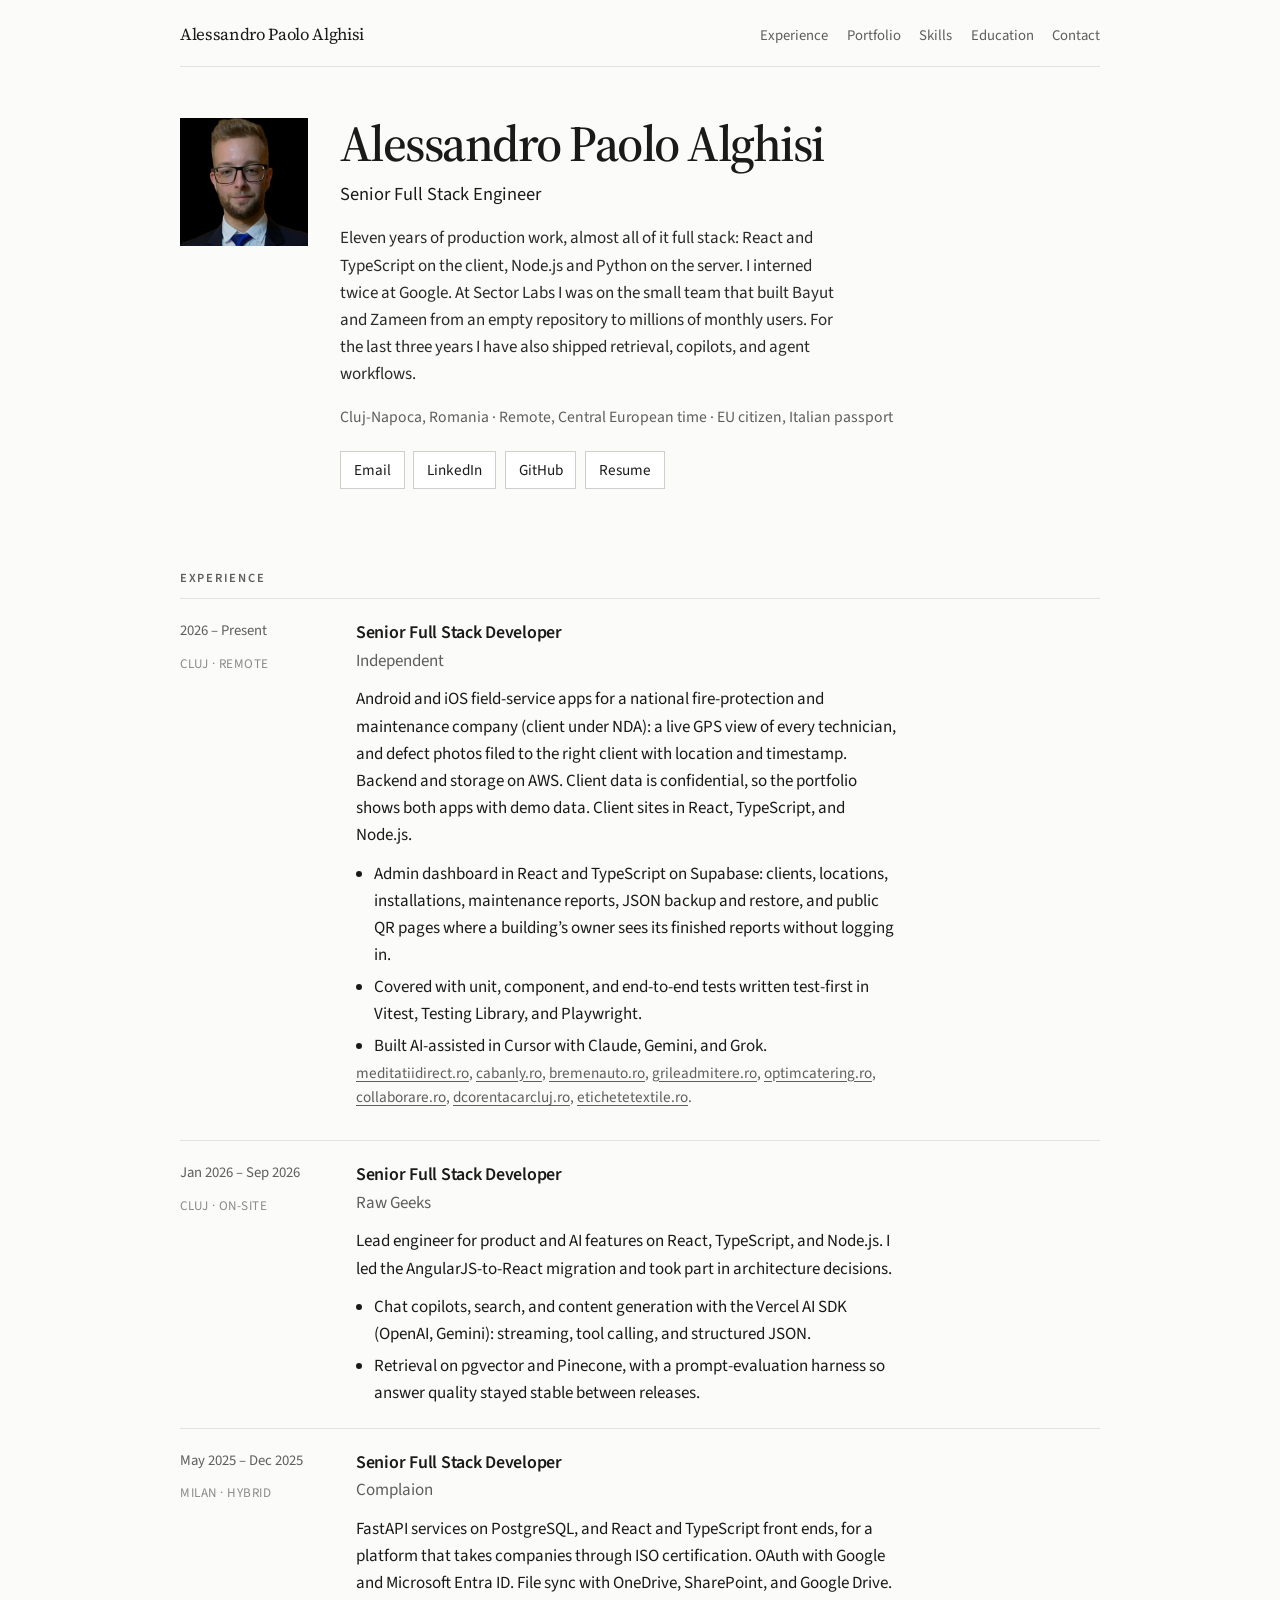
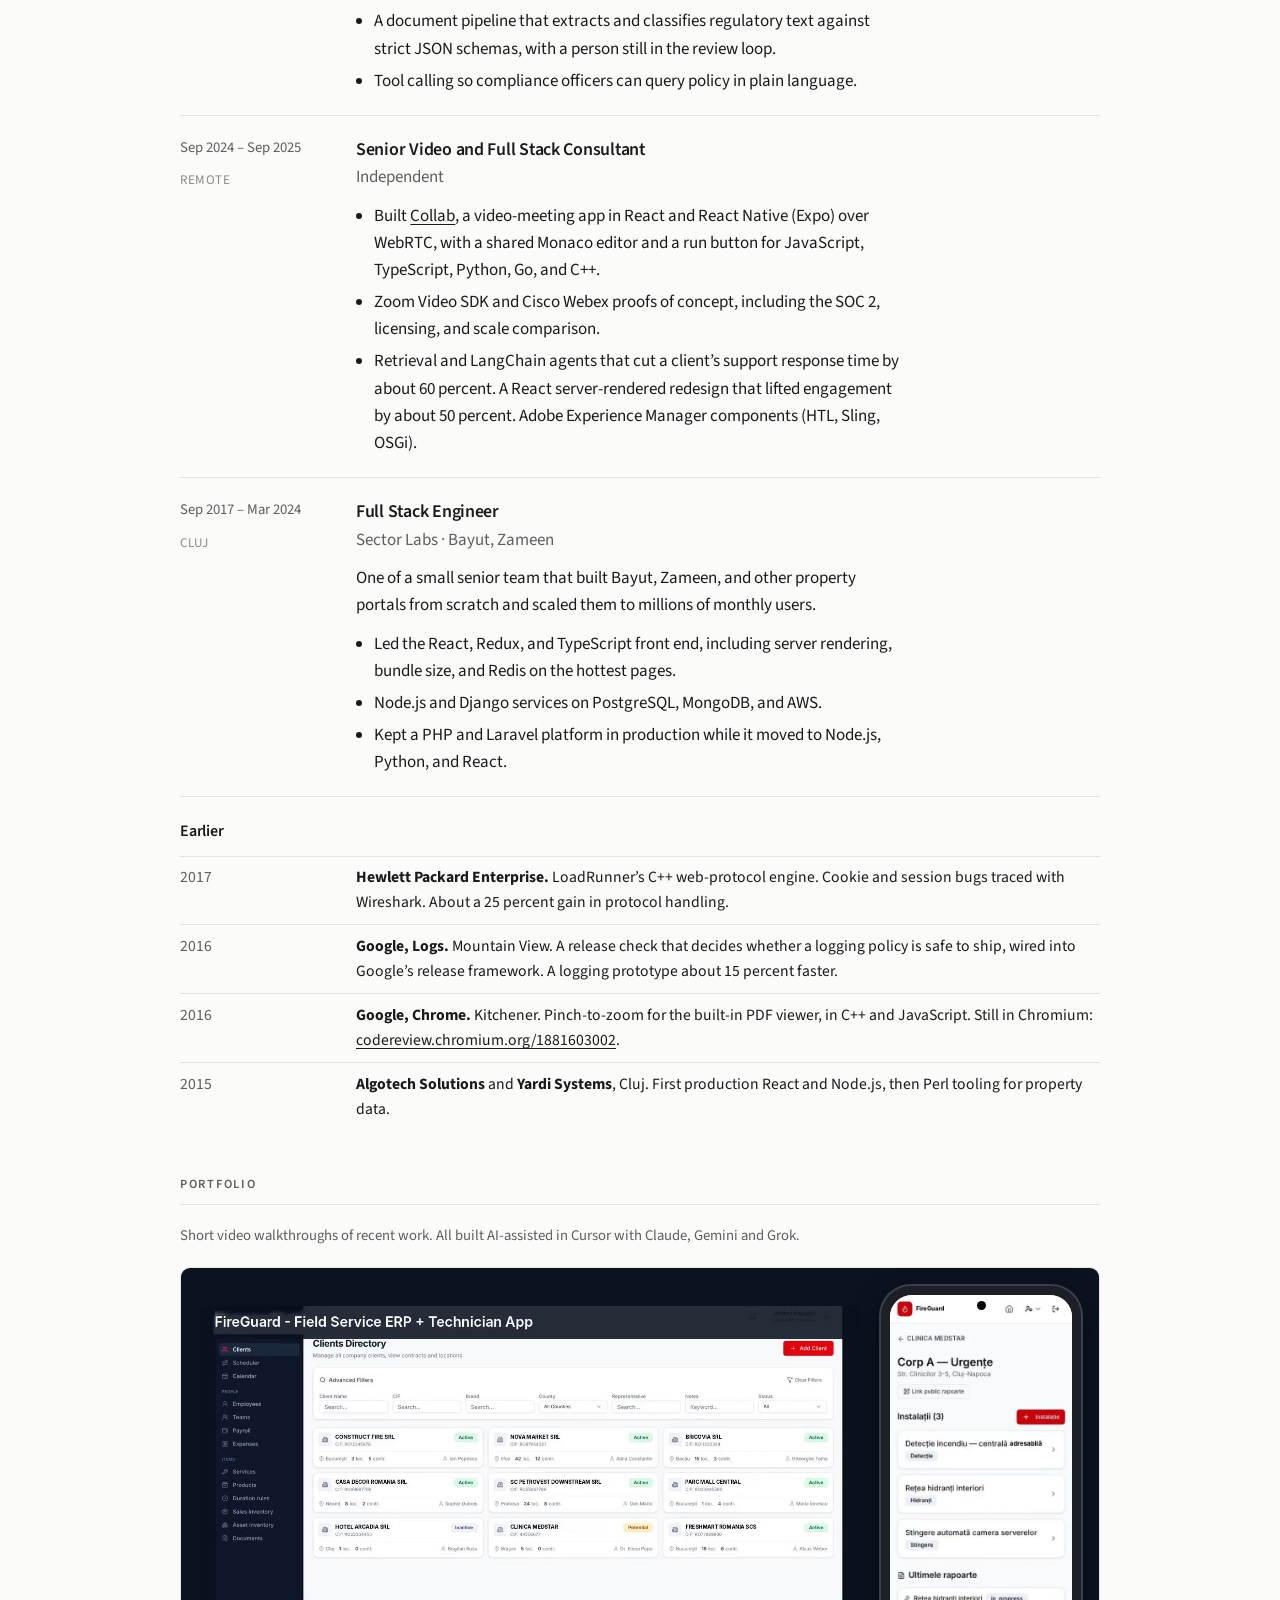
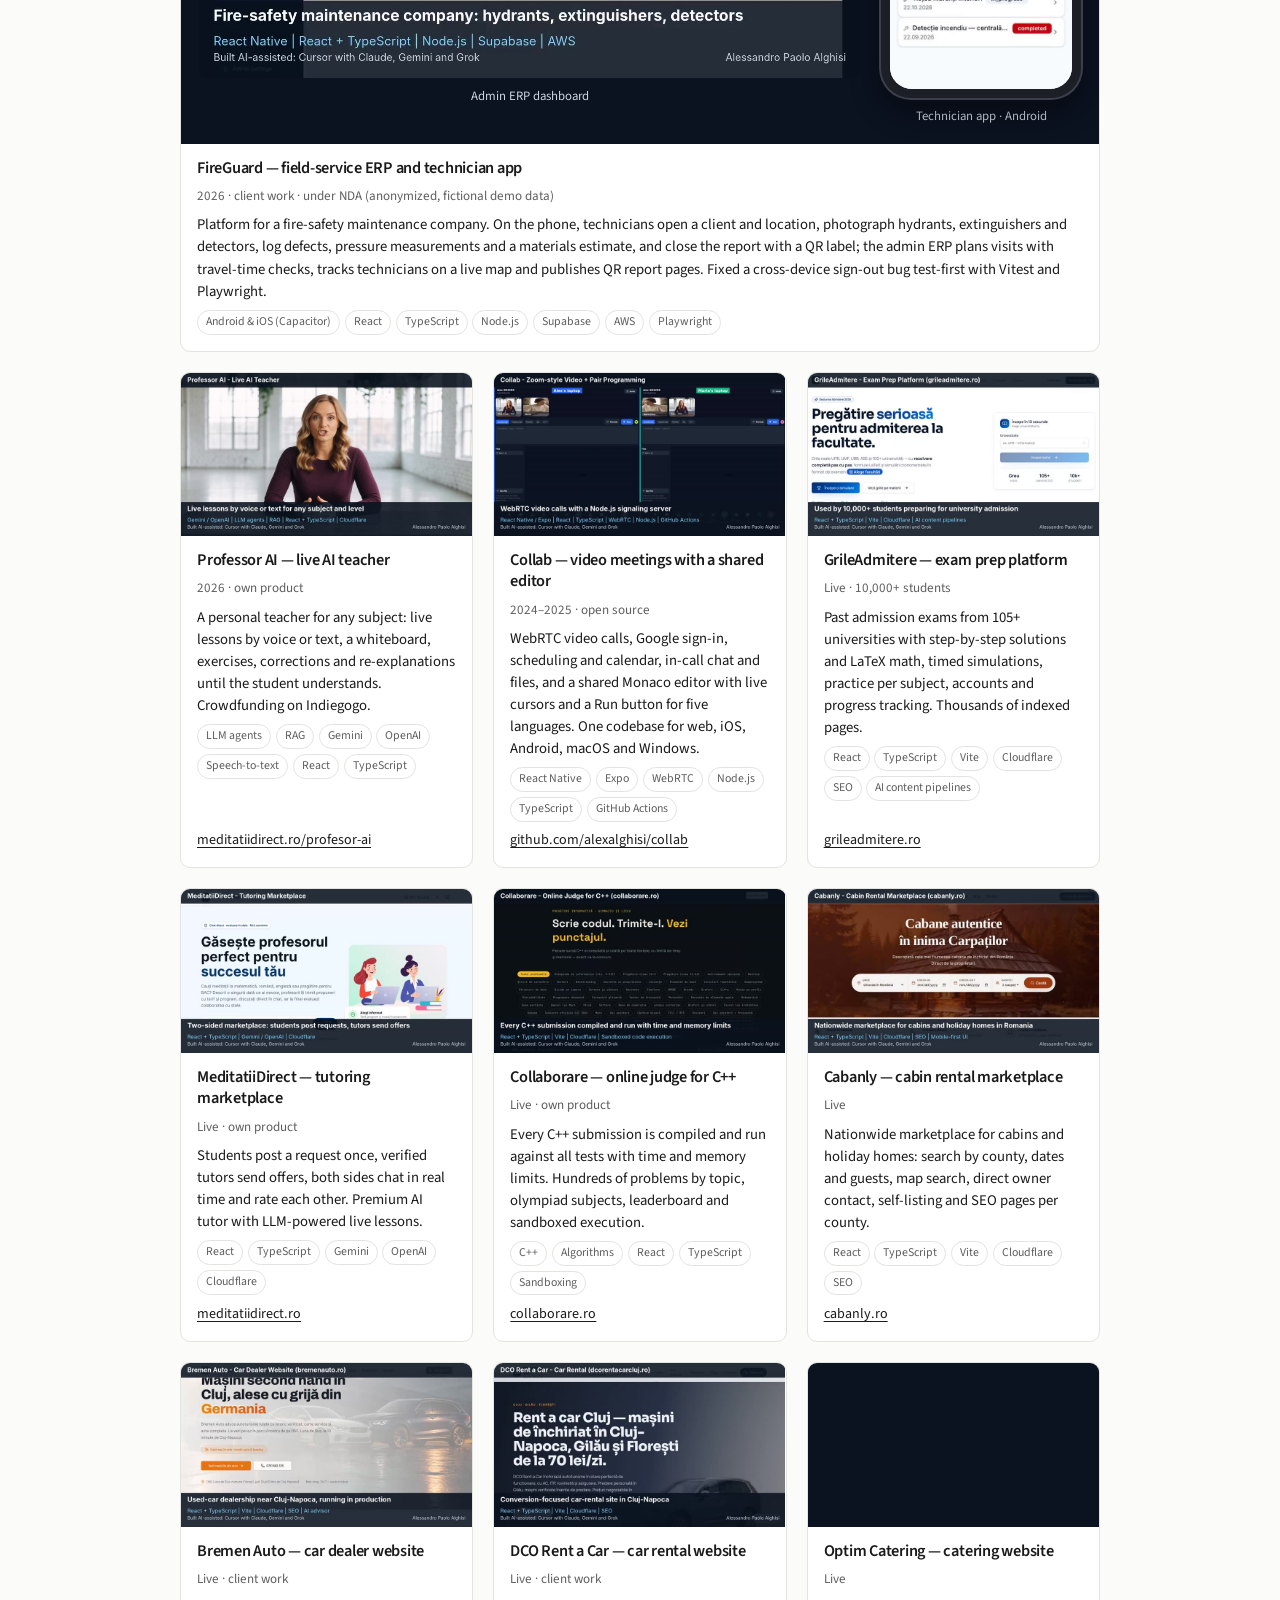
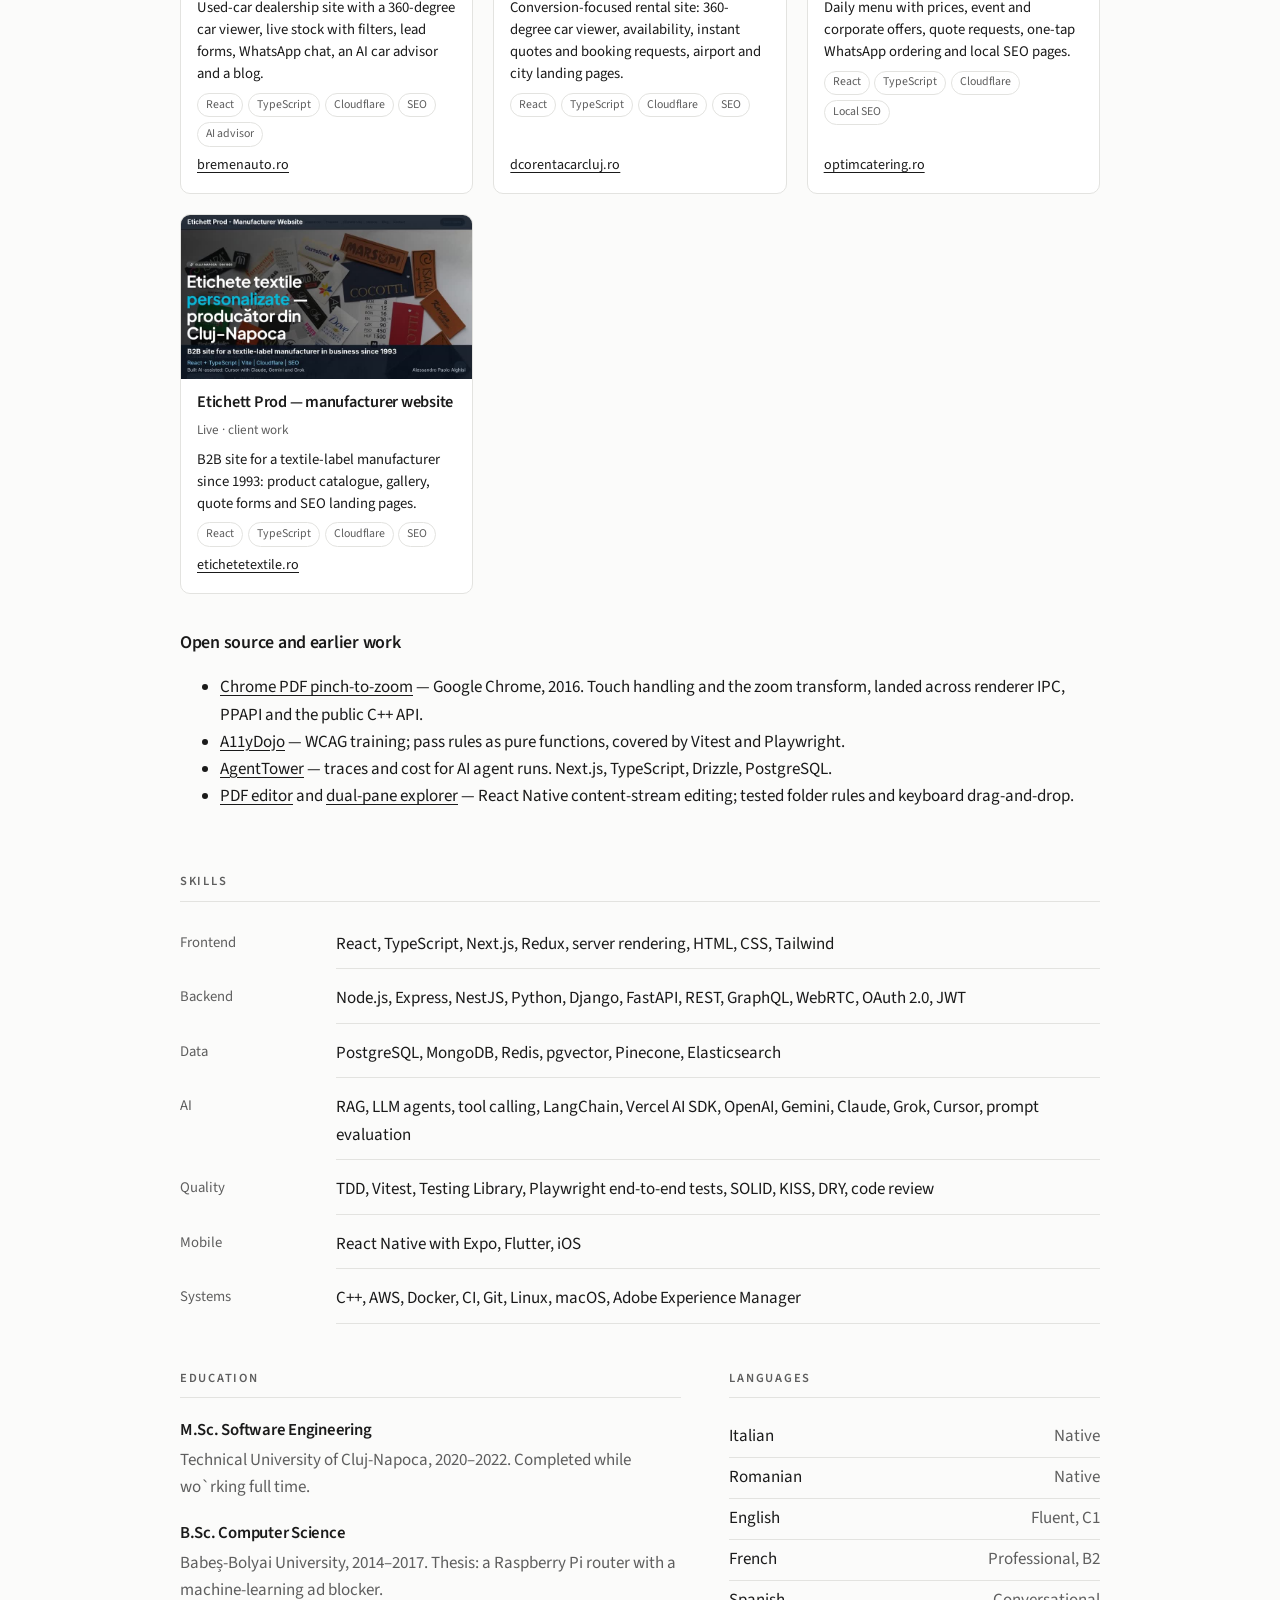
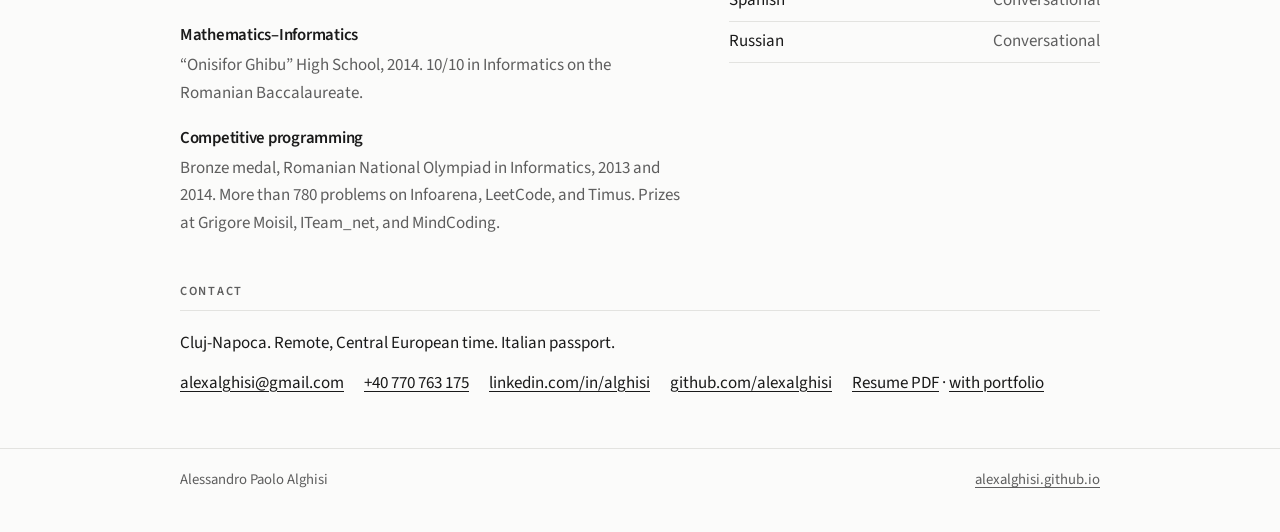
==== commit 63f54da2: "Fix typo in education section and update links" ====
--- a/index.html
+++ b/index.html
@@ -391,7 +391,7 @@
           <h2 id="education-heading">Education</h2>
           <article>
             <h3>M.Sc. Software Engineering</h3>
-            <p>Technical University of Cluj-Napoca, 2020–2022. Completed while working full time.</p>
+            <p>Technical University of Cluj-Napoca, 2020–2022. Completed while wo`rking full time.</p>
           </article>
           <article>
             <h3>B.Sc. Computer Science</h3>
@@ -429,7 +429,7 @@
           <li><a href="tel:+40770763175">+40 770 763 175</a></li>
           <li><a href="https://www.linkedin.com/in/alghisi/">linkedin.com/in/alghisi</a></li>
           <li><a href="https://github.com/alexalghisi">github.com/alexalghisi</a></li>
-          <li><a href="/Alessandro-Paolo-Alghisi-Resume-2026.pdf">Resume, PDF</a> · <a href="/Alessandro-Paolo-Alghisi-Resume-Portfolio-2026.pdf">with portfolio</a></li>
+          <li><a href="/Alessandro-Paolo-Alghisi-Resume-2026.pdf">Resume PDF</a> · <a href="/Alessandro-Paolo-Alghisi-Resume-Portfolio-2026.pdf">with portfolio</a></li>
         </ul>
       </div>
     </section>
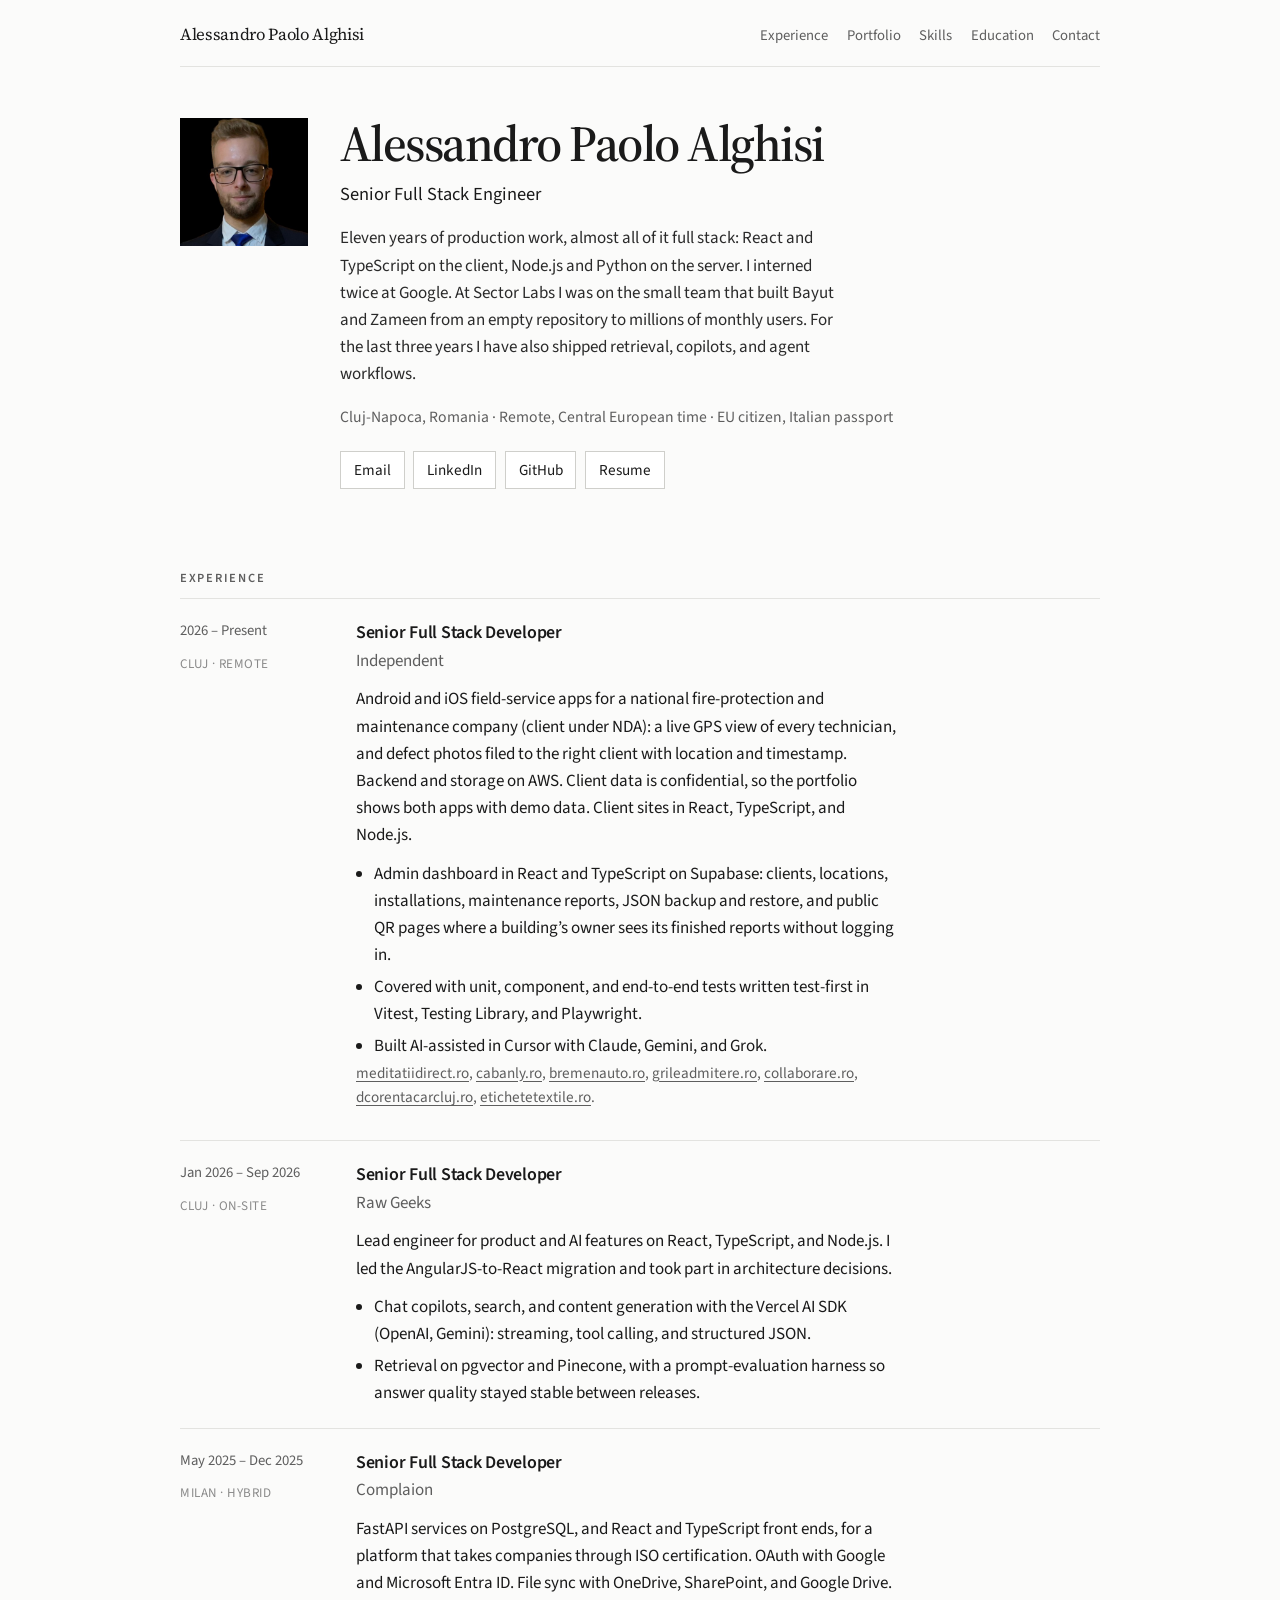
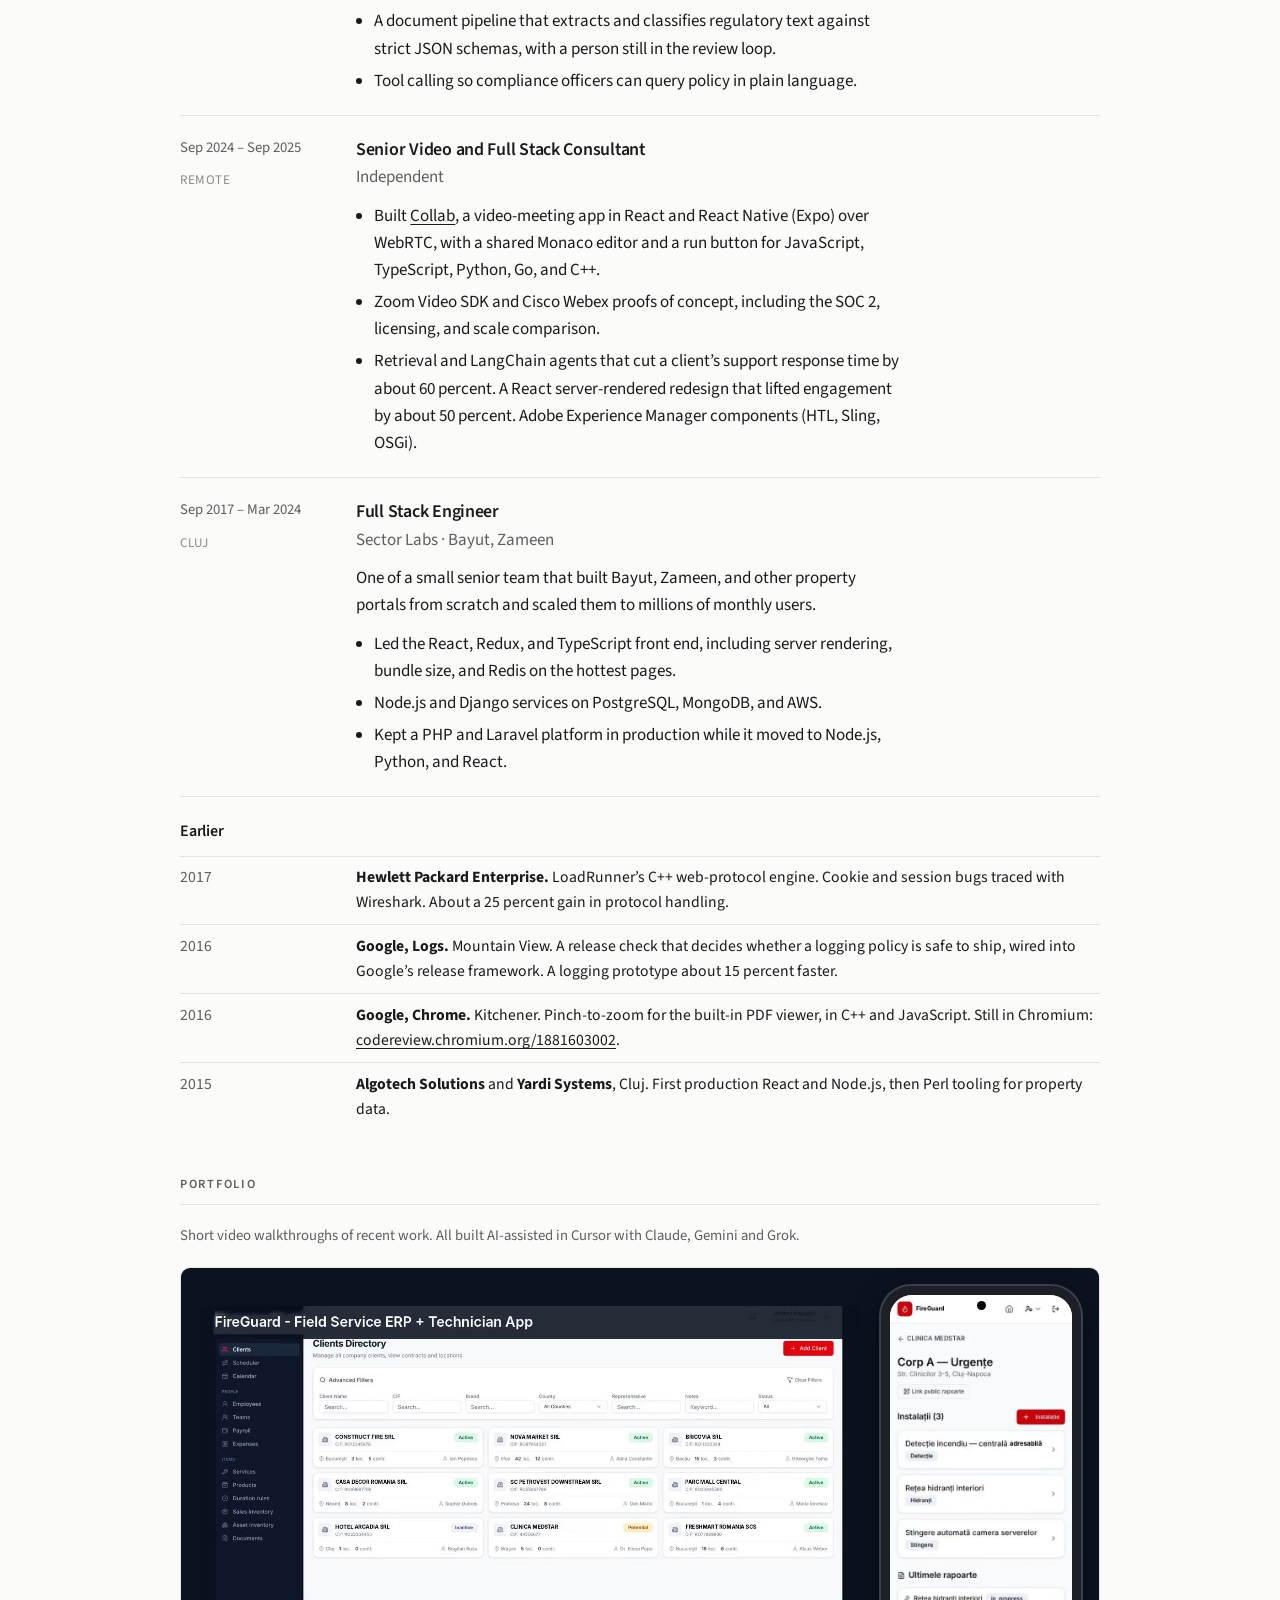
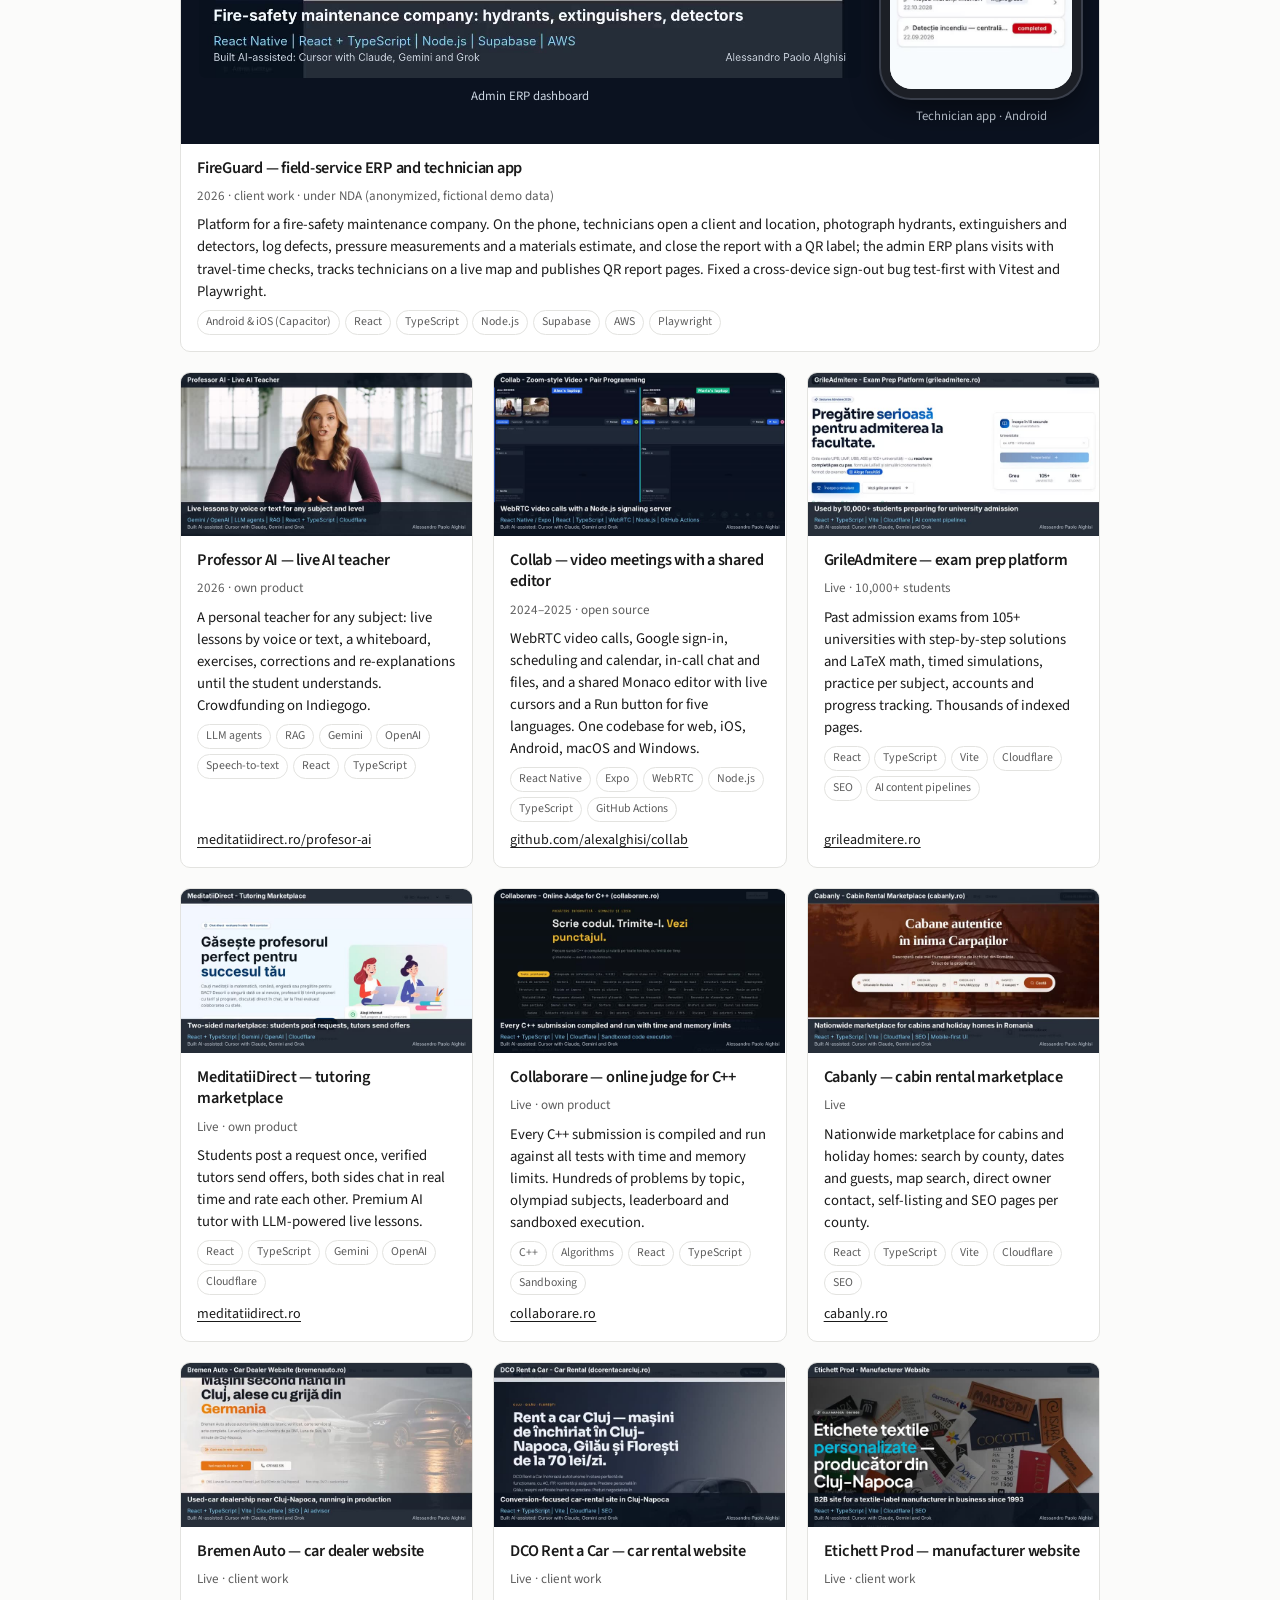
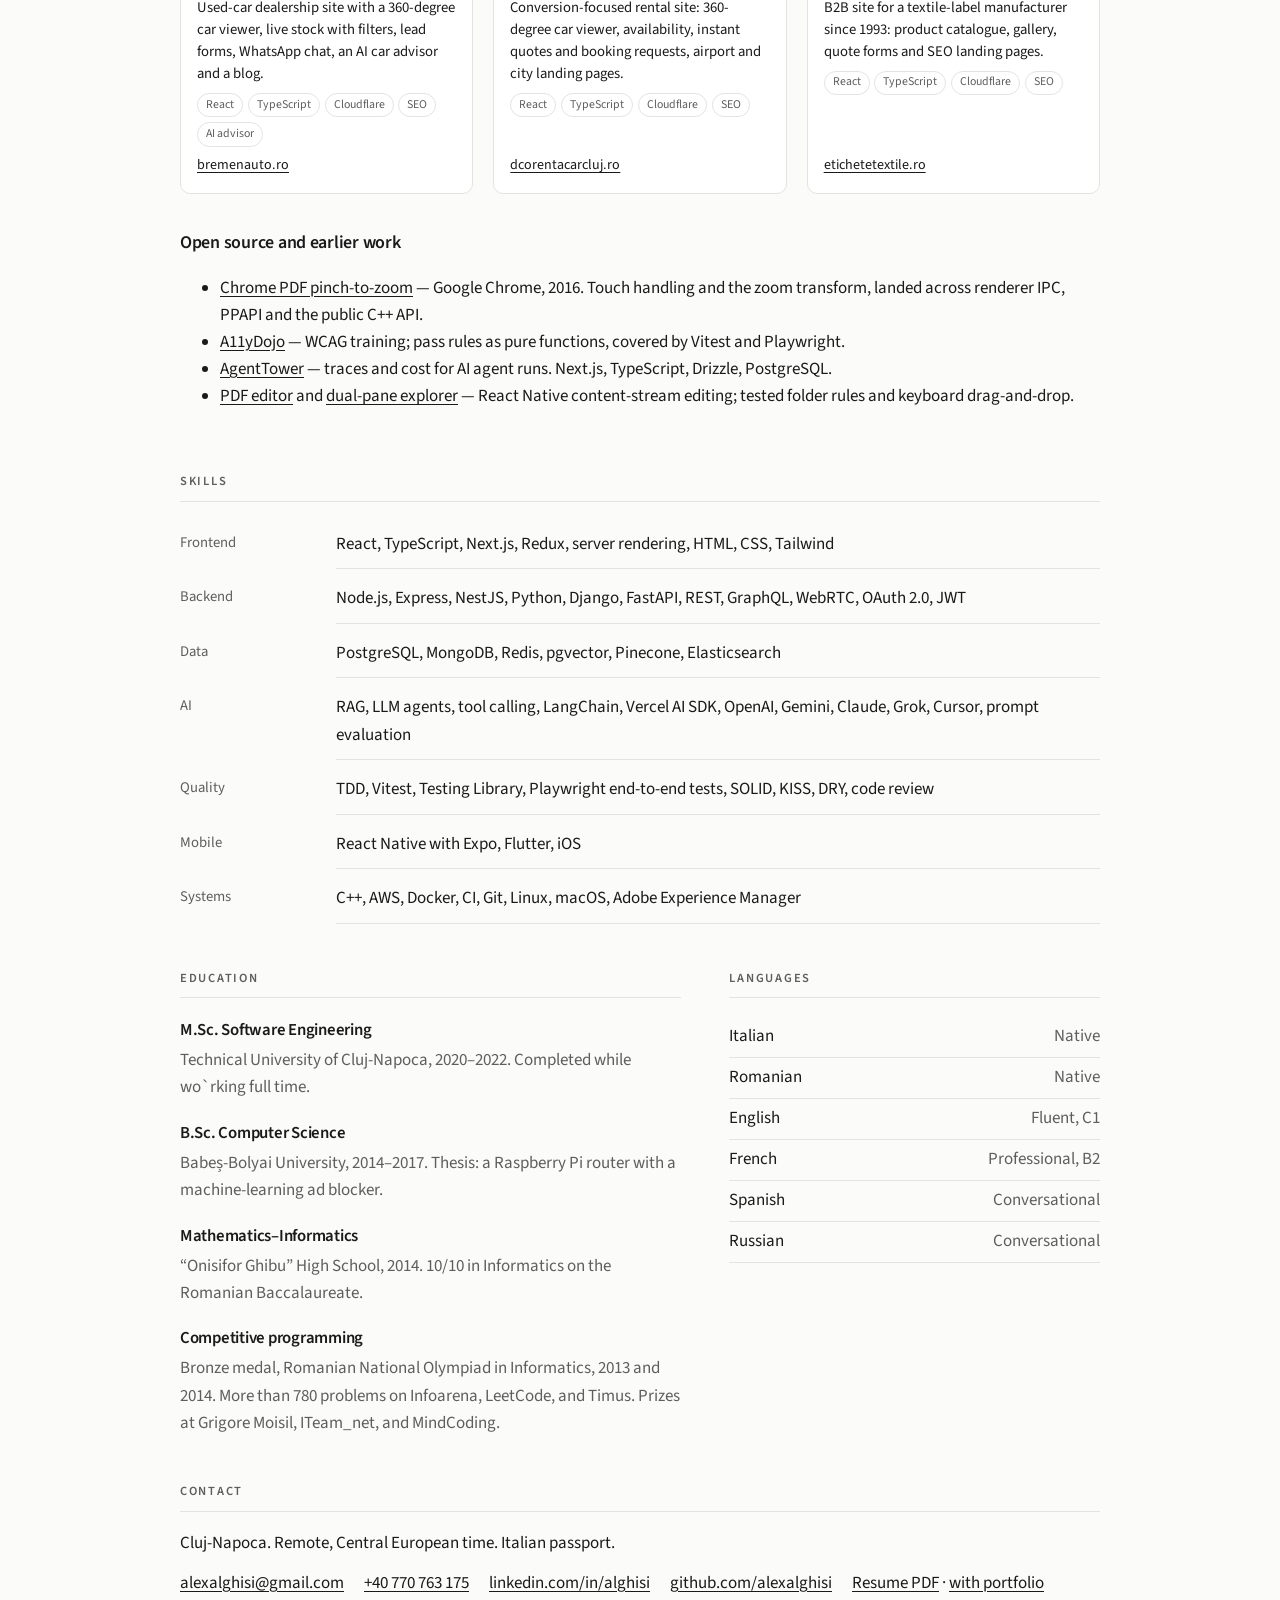
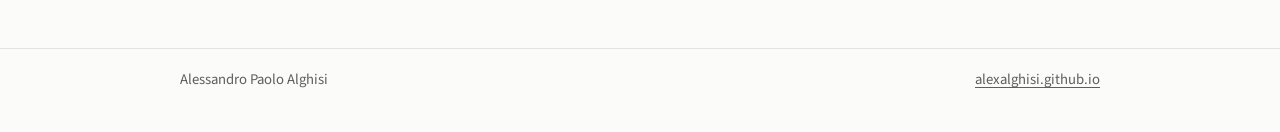
==== commit dc55aaf9: "Remove Optim Catering from portfolio" ====
--- a/index.html
+++ b/index.html
@@ -133,7 +133,7 @@
               <li>Covered with unit, component, and end-to-end tests written test-first in Vitest, Testing Library, and Playwright.</li>
               <li>Built AI-assisted in Cursor with Claude, Gemini, and Grok.</li>
             </ul>
-            <p class="sites"><a href="https://www.meditatiidirect.ro/">meditatiidirect.ro</a>, <a href="https://cabanly.ro/">cabanly.ro</a>, <a href="https://bremenauto.ro/">bremenauto.ro</a>, <a href="https://grileadmitere.ro/">grileadmitere.ro</a>, <a href="https://optimcatering.ro/">optimcatering.ro</a>, <a href="https://collaborare.ro/">collaborare.ro</a>, <a href="https://dcorentacarcluj.ro/">dcorentacarcluj.ro</a>, <a href="https://etichetetextile.ro/">etichetetextile.ro</a>.</p>
+            <p class="sites"><a href="https://www.meditatiidirect.ro/">meditatiidirect.ro</a>, <a href="https://cabanly.ro/">cabanly.ro</a>, <a href="https://bremenauto.ro/">bremenauto.ro</a>, <a href="https://grileadmitere.ro/">grileadmitere.ro</a>, <a href="https://collaborare.ro/">collaborare.ro</a>, <a href="https://dcorentacarcluj.ro/">dcorentacarcluj.ro</a>, <a href="https://etichetetextile.ro/">etichetetextile.ro</a>.</p>
           </div>
         </article>
 
@@ -333,16 +333,6 @@
             </div>
           </article>
           <article class="pf-card">
-            <video muted loop playsinline preload="none" poster="/projects/optim.jpg" data-src="/projects/optim.mp4" aria-label="Optim Catering — catering website, video walkthrough"></video>
-            <div class="pf-body">
-              <h3>Optim Catering — catering website</h3>
-              <p class="pf-meta">Live</p>
-              <p class="pf-desc">Daily menu with prices, event and corporate offers, quote requests, one-tap WhatsApp ordering and local SEO pages.</p>
-              <ul class="pf-tags"><li>React</li><li>TypeScript</li><li>Cloudflare</li><li>Local SEO</li></ul>
-              <a class="pf-link" href="https://optimcatering.ro">optimcatering.ro</a>
-            </div>
-          </article>
-          <article class="pf-card">
             <video muted loop playsinline preload="none" poster="/projects/etichete.jpg" data-src="/projects/etichete.mp4" aria-label="Etichett Prod — manufacturer website, video walkthrough"></video>
             <div class="pf-body">
               <h3>Etichett Prod — manufacturer website</h3>
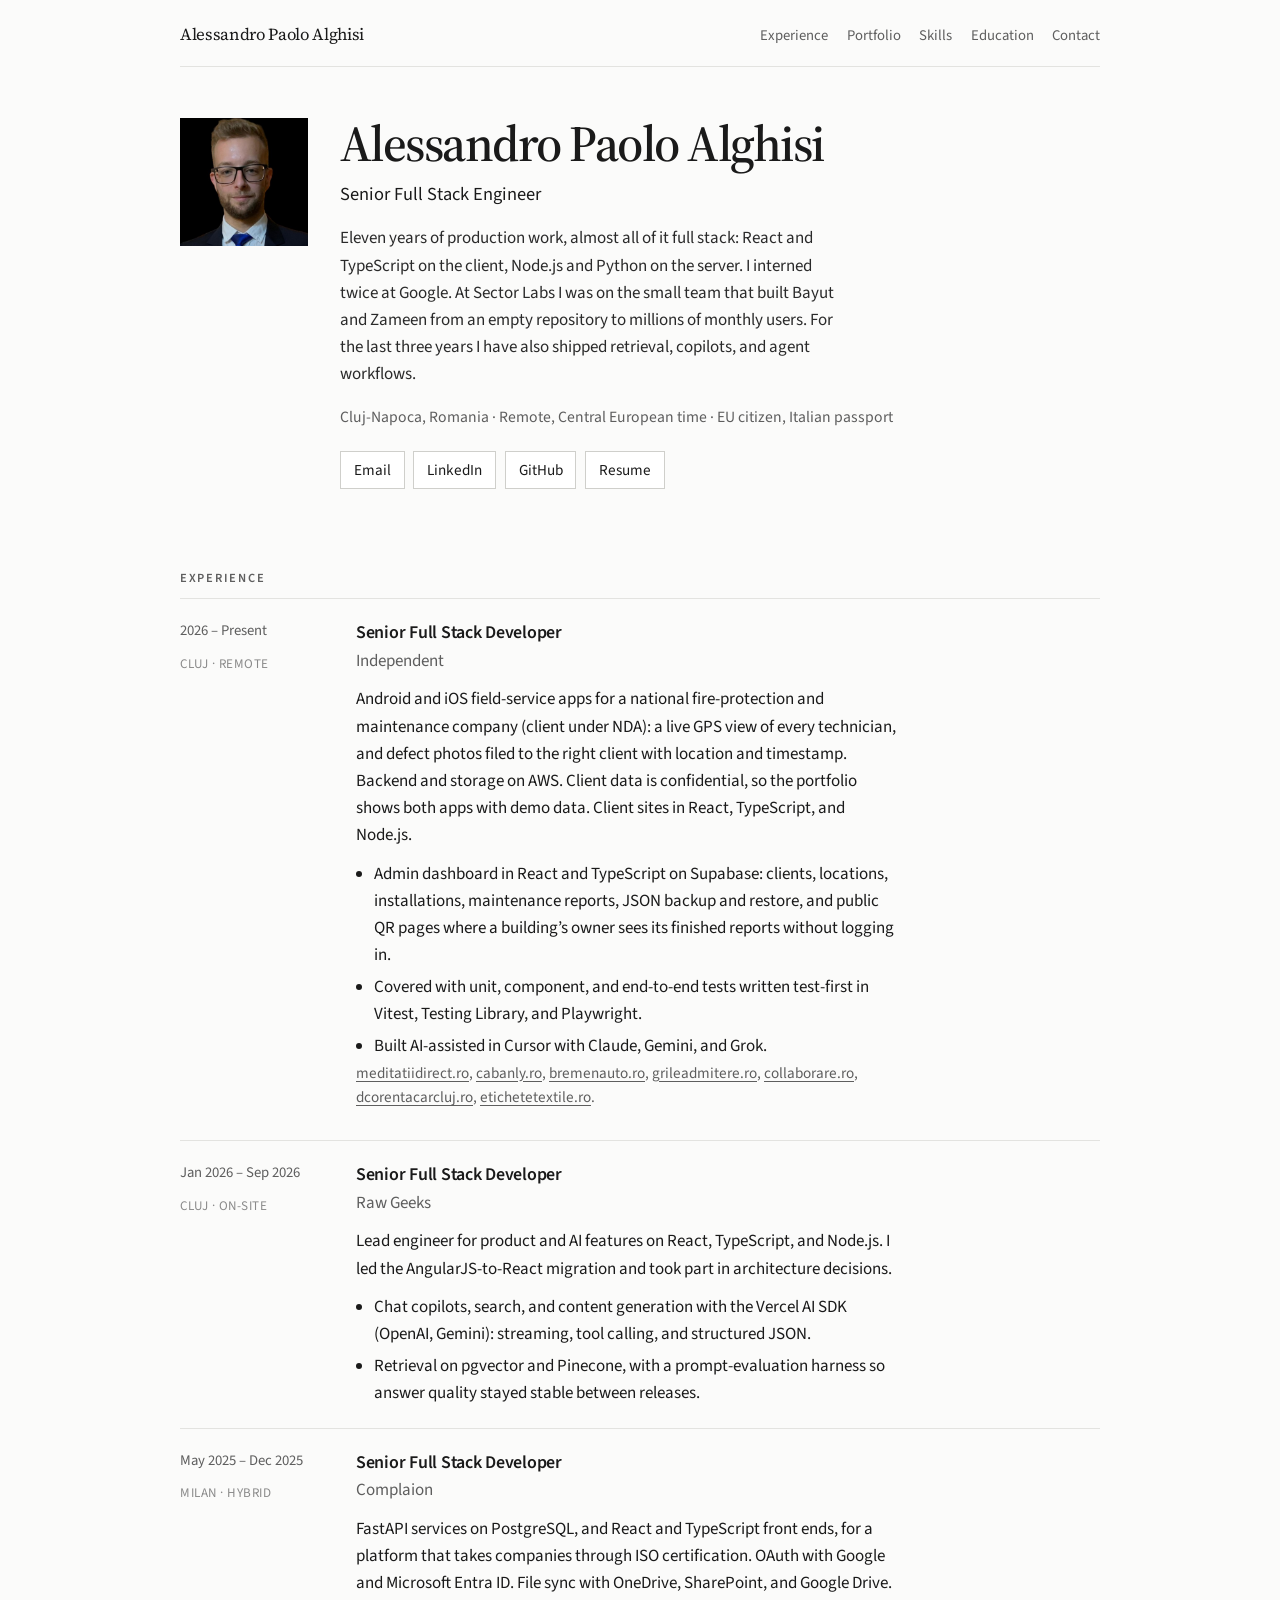
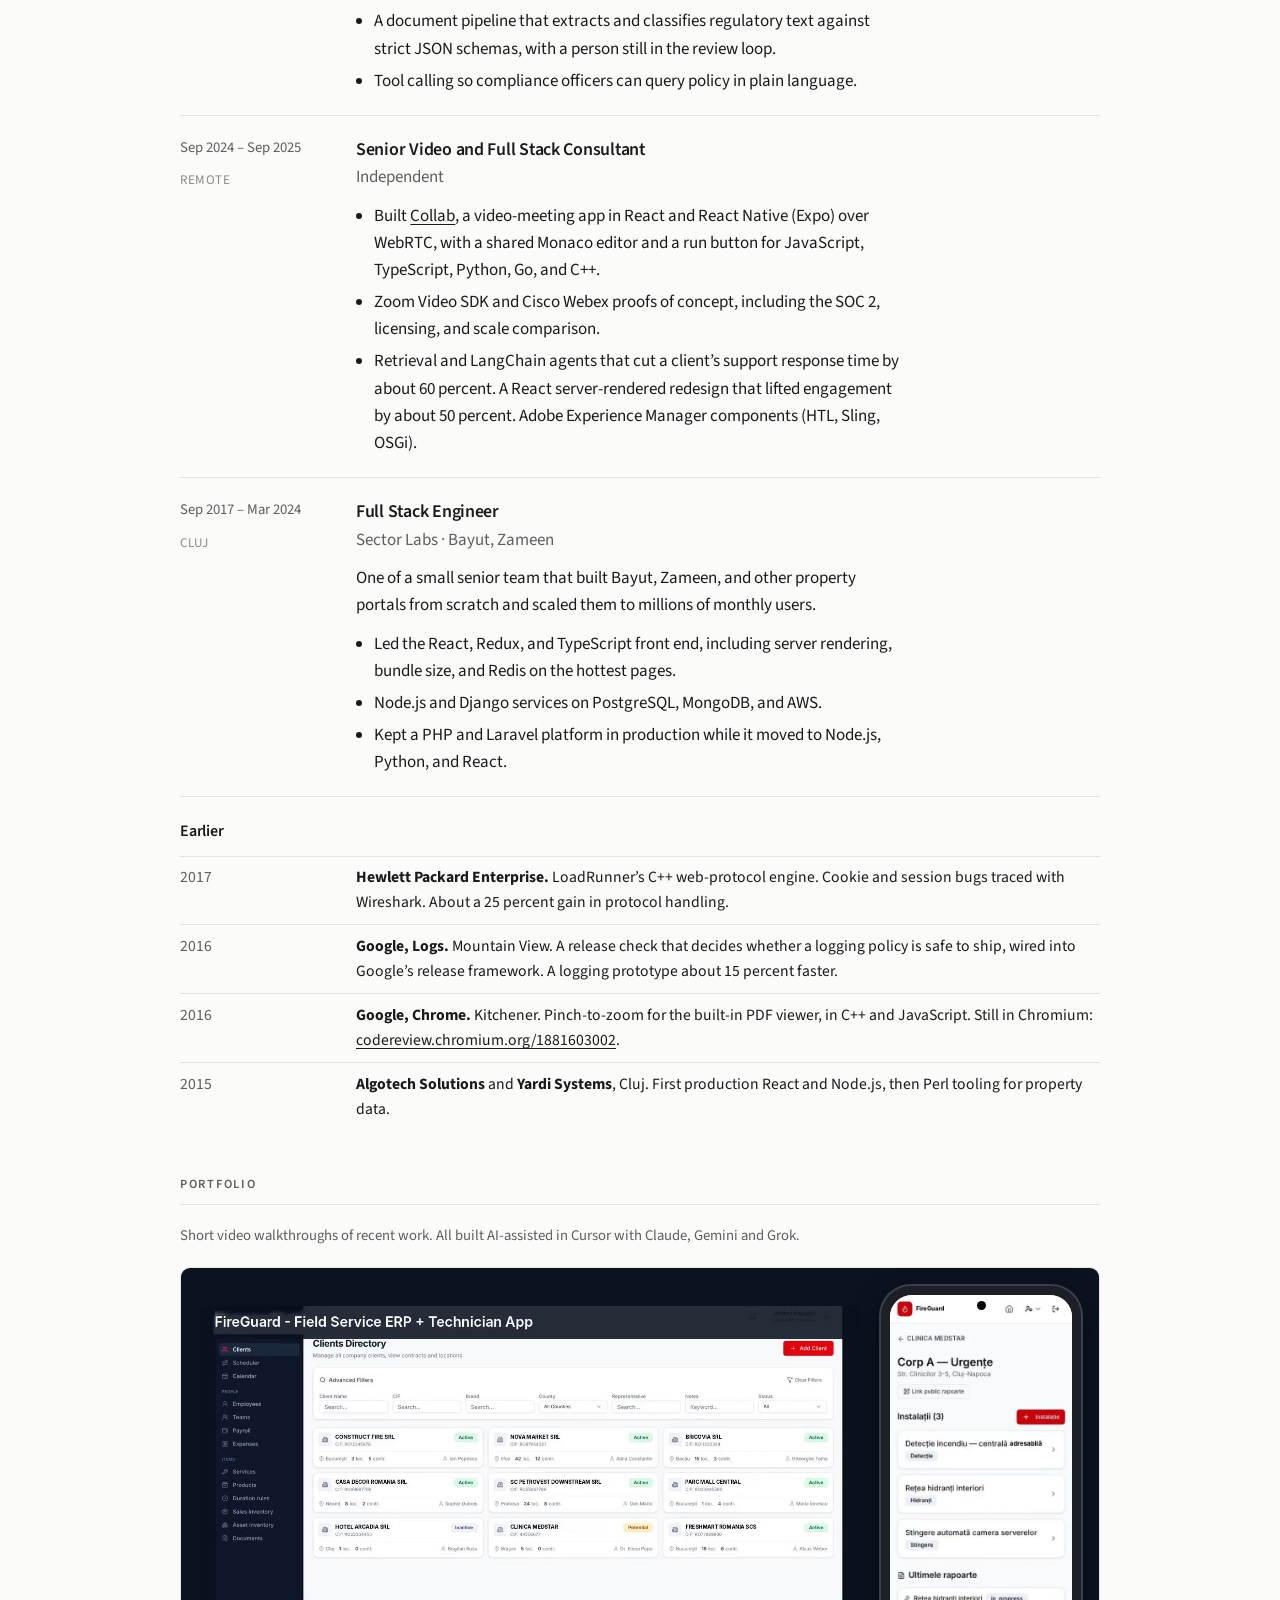
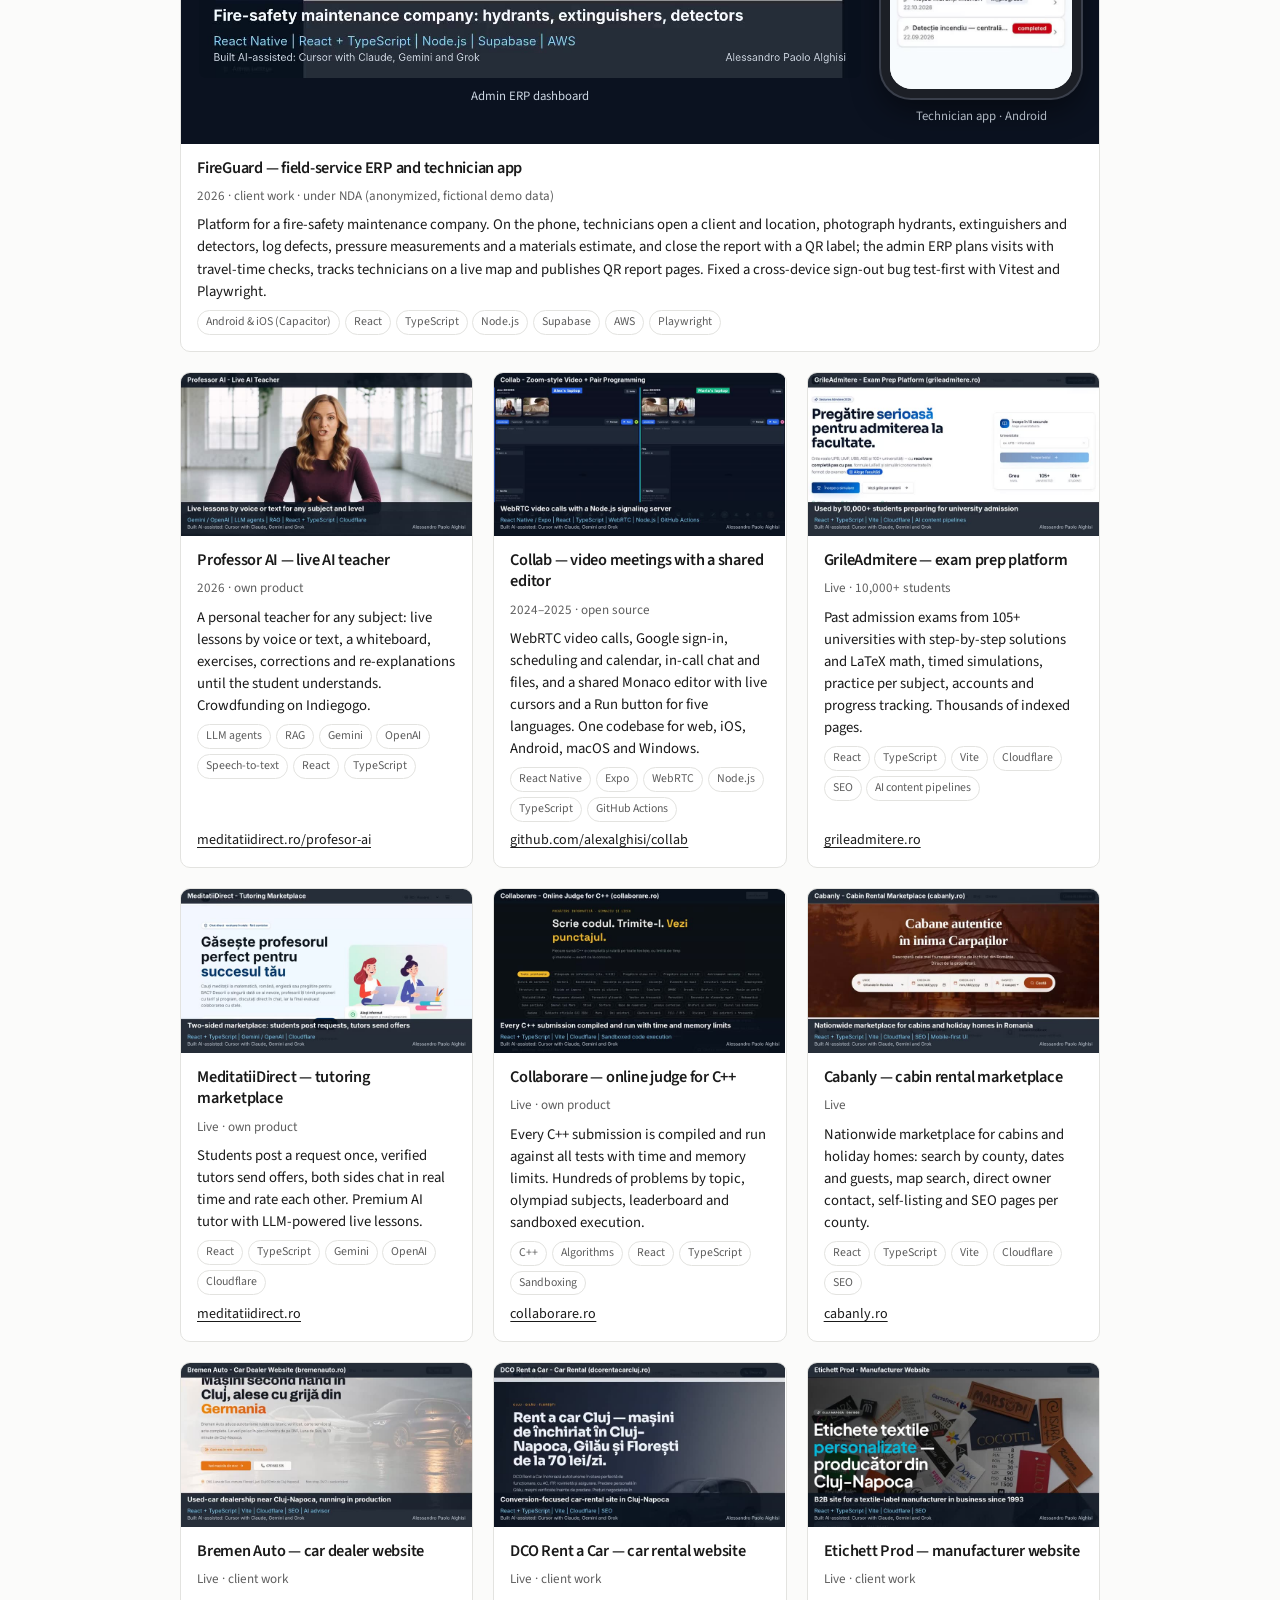
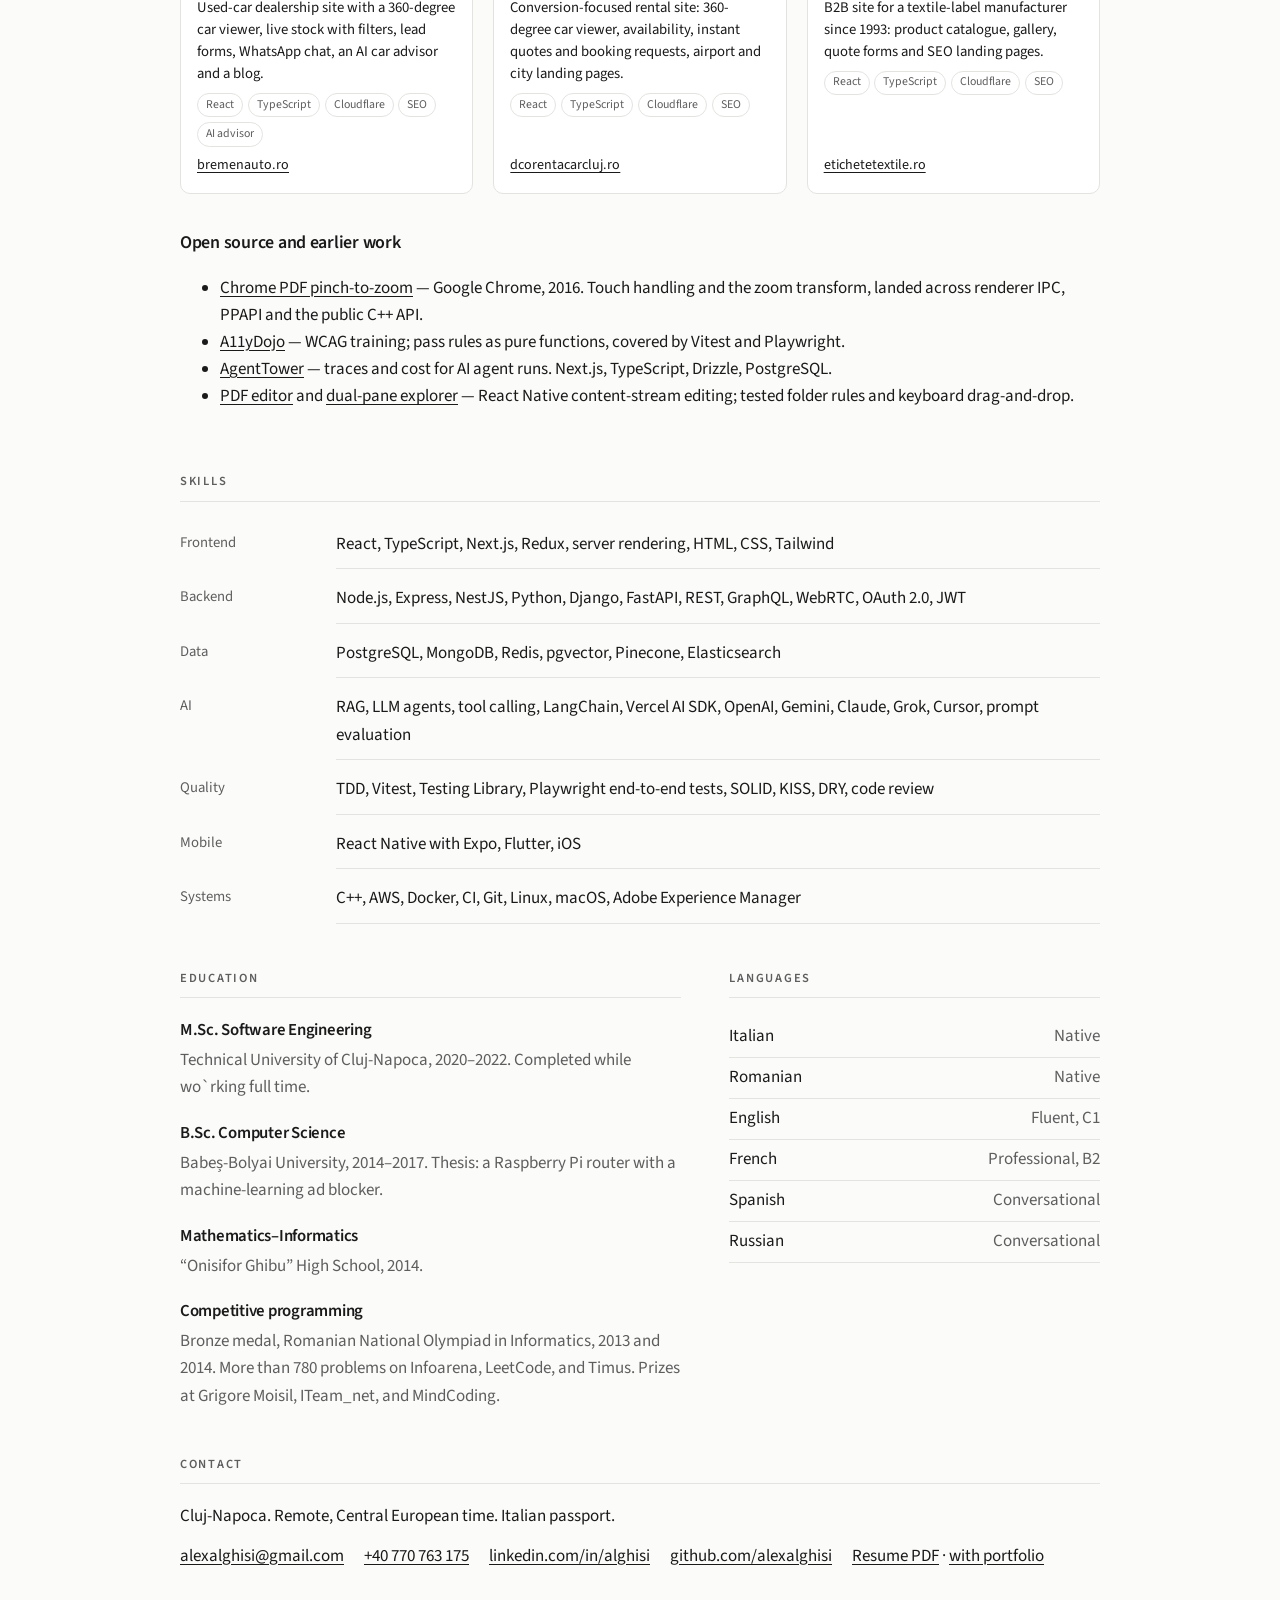
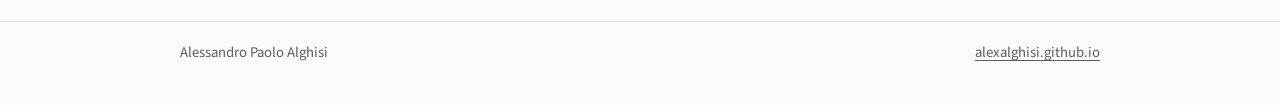
==== commit 45373ec1: "Site: remove Baccalaureate grade mentions" ====
--- a/index.html
+++ b/index.html
@@ -389,7 +389,7 @@
           </article>
           <article>
             <h3>Mathematics–Informatics</h3>
-            <p>“Onisifor Ghibu” High School, 2014. 10/10 in Informatics on the Romanian Baccalaureate.</p>
+            <p>“Onisifor Ghibu” High School, 2014.</p>
           </article>
           <article>
             <h3>Competitive programming</h3>
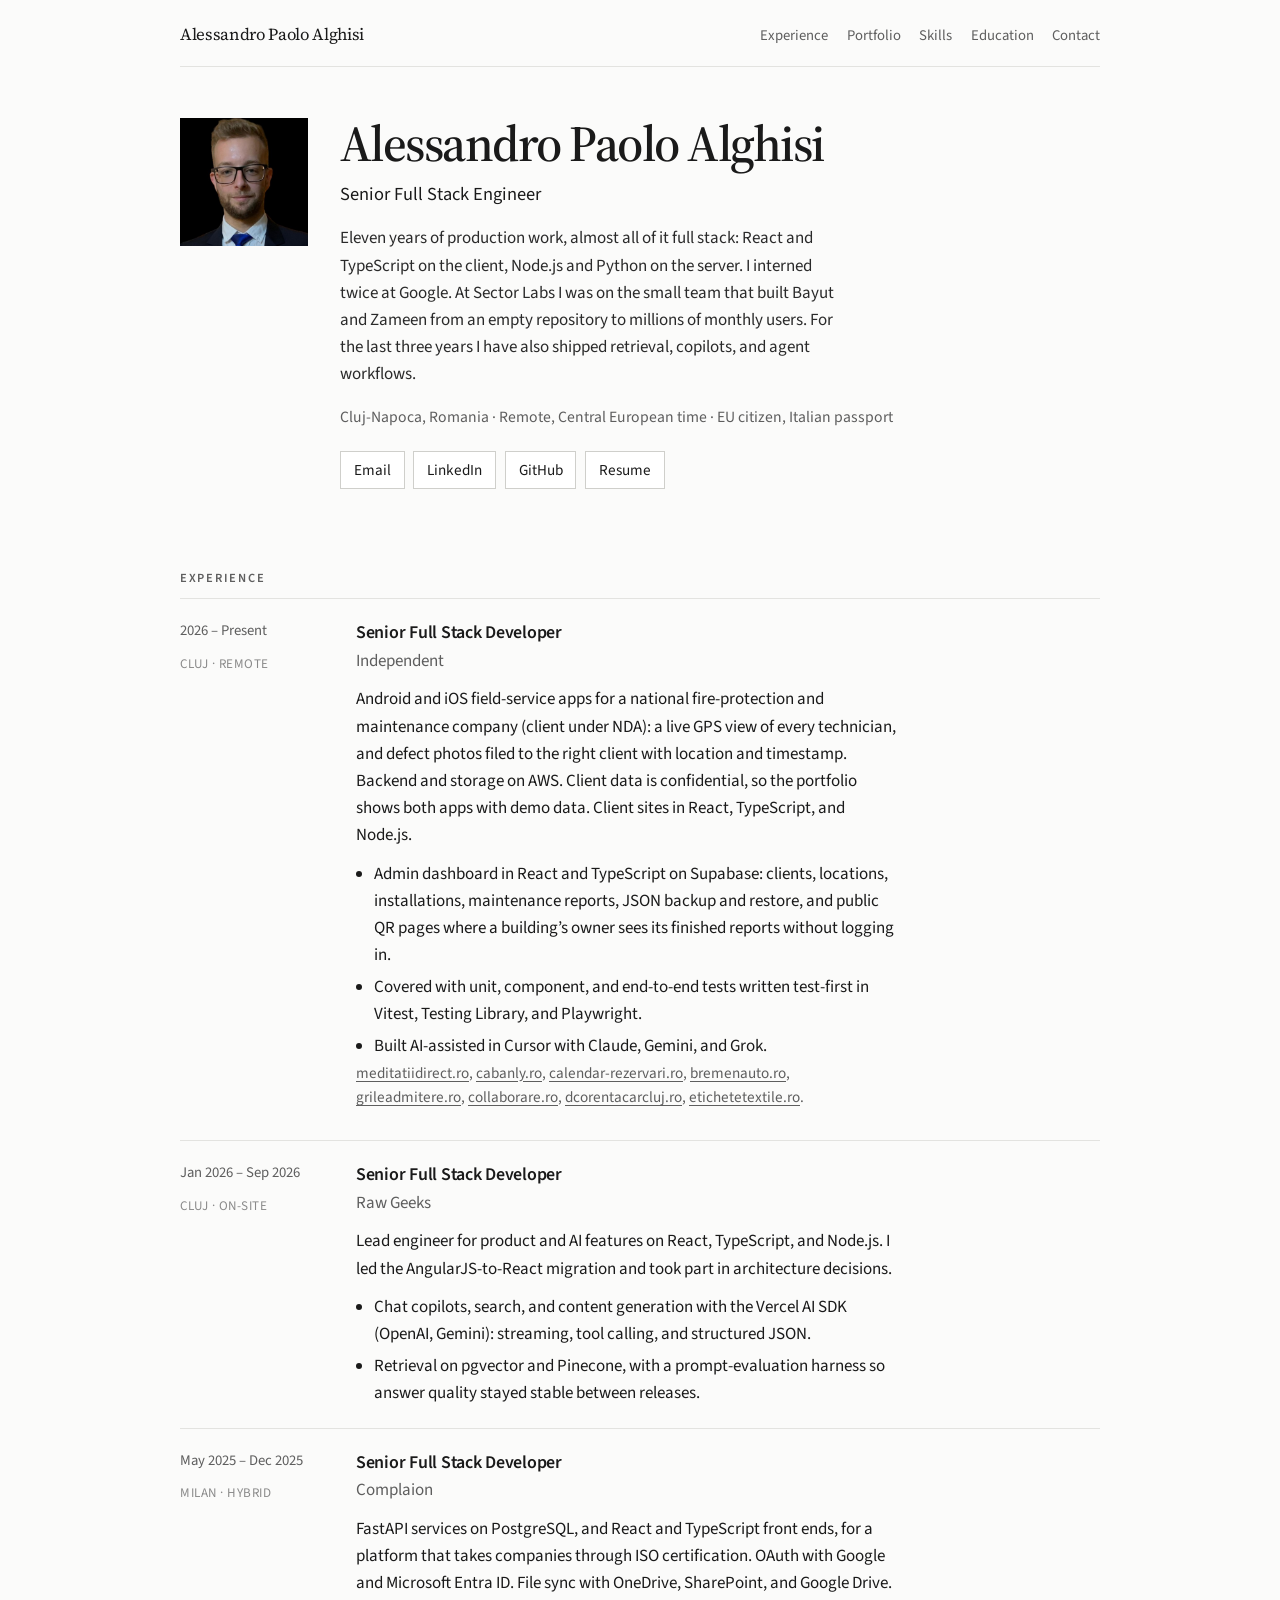
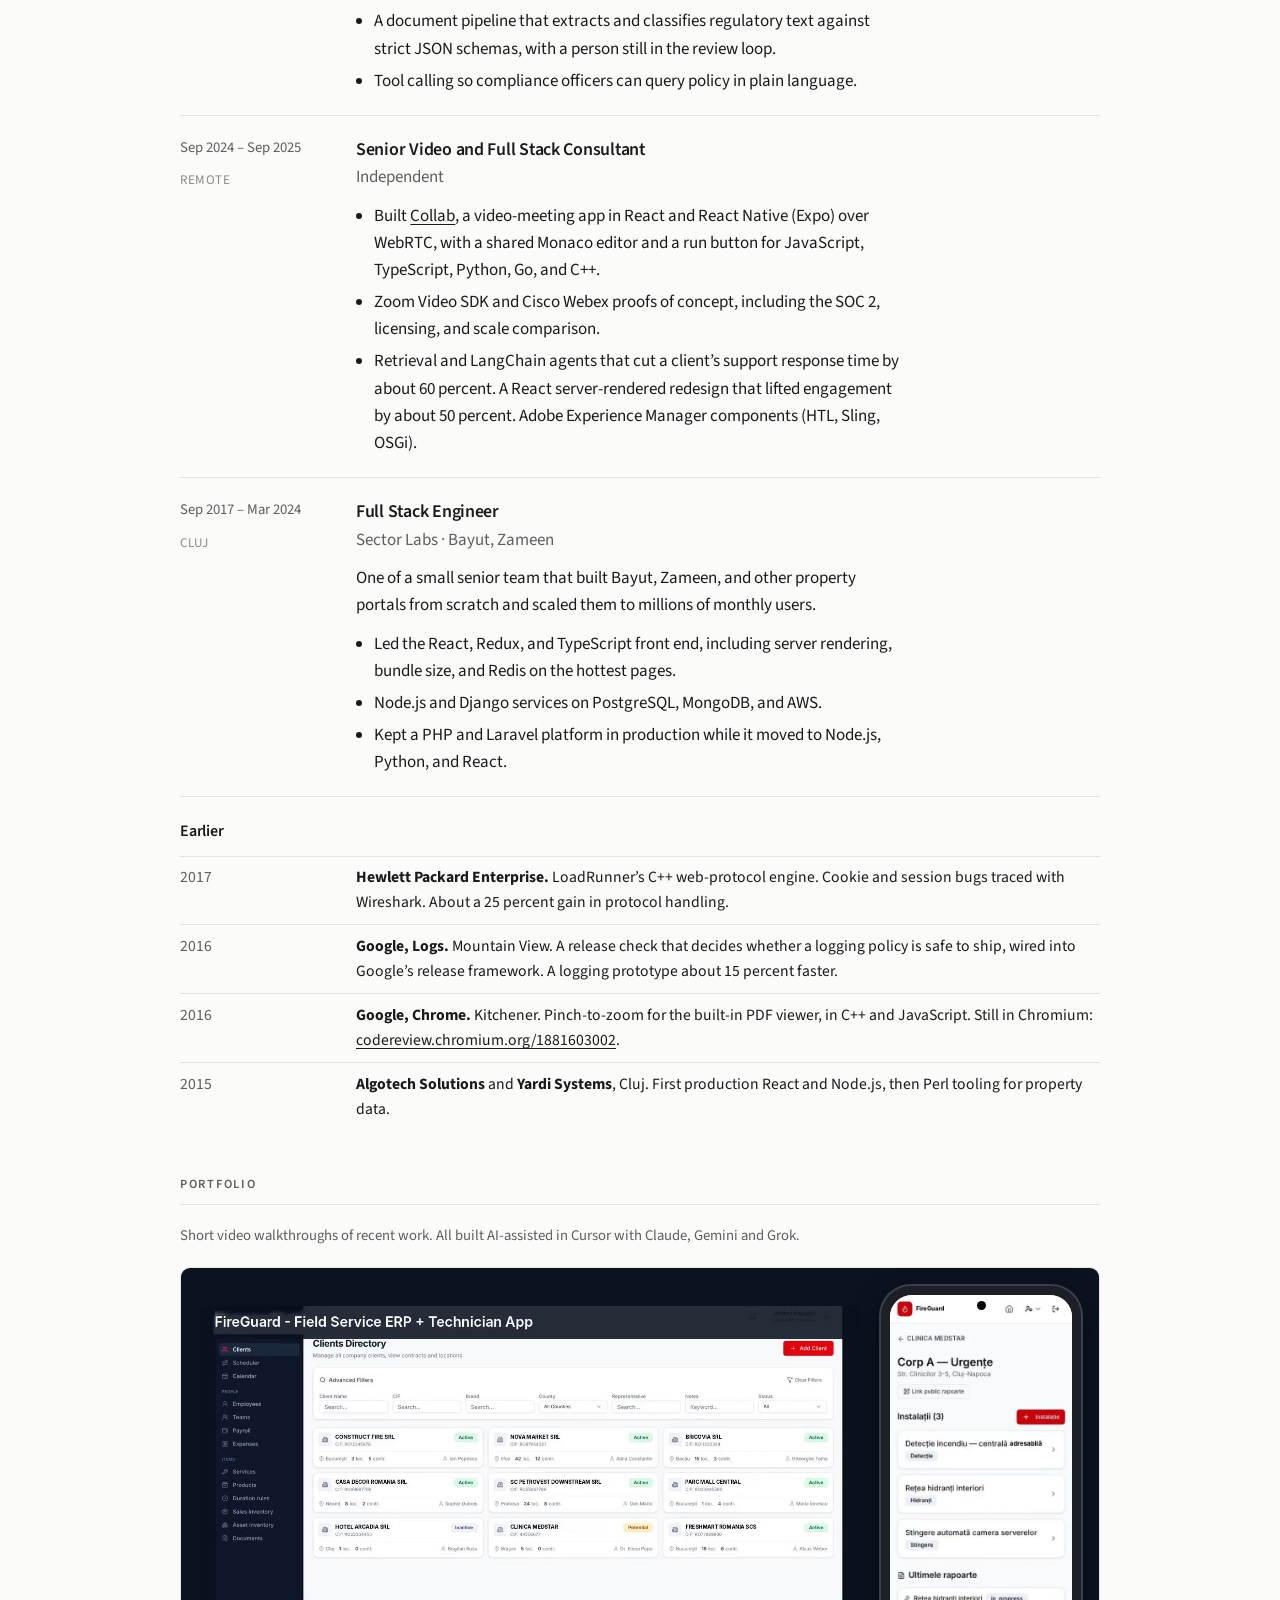
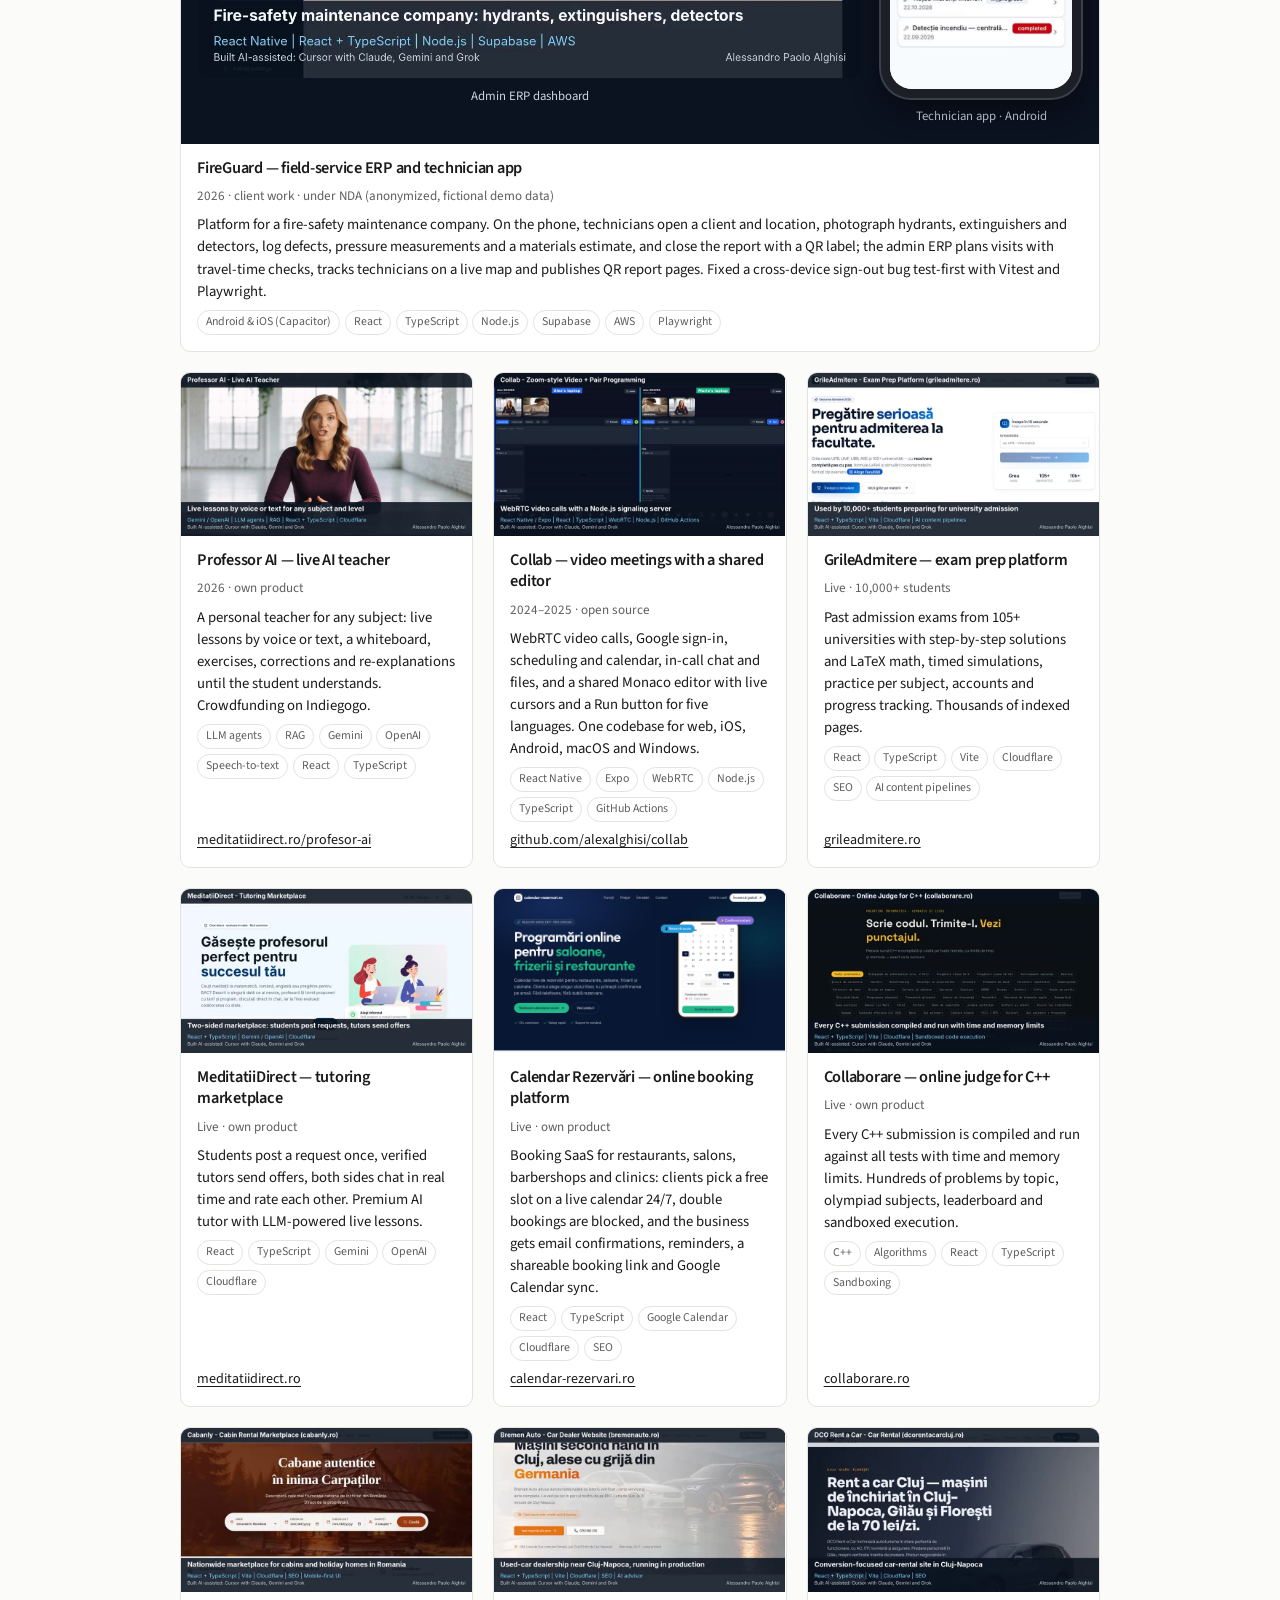
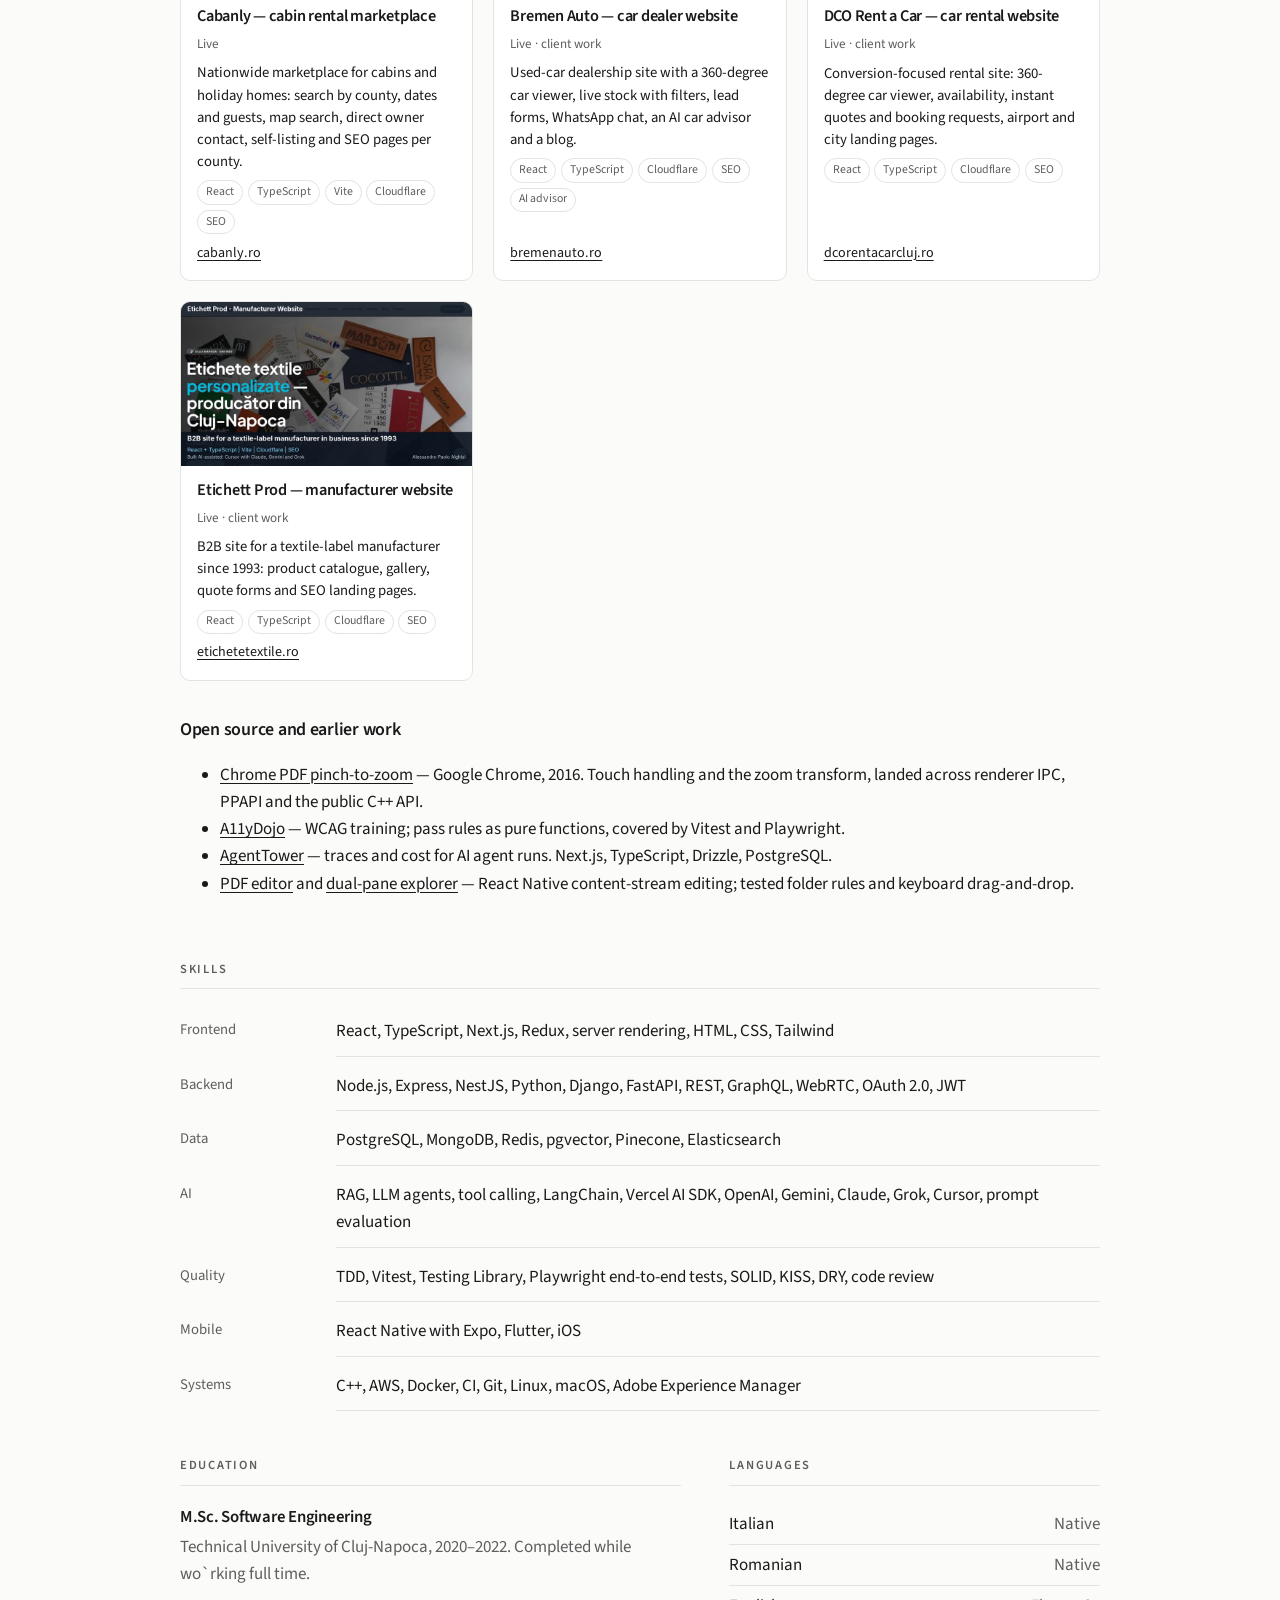
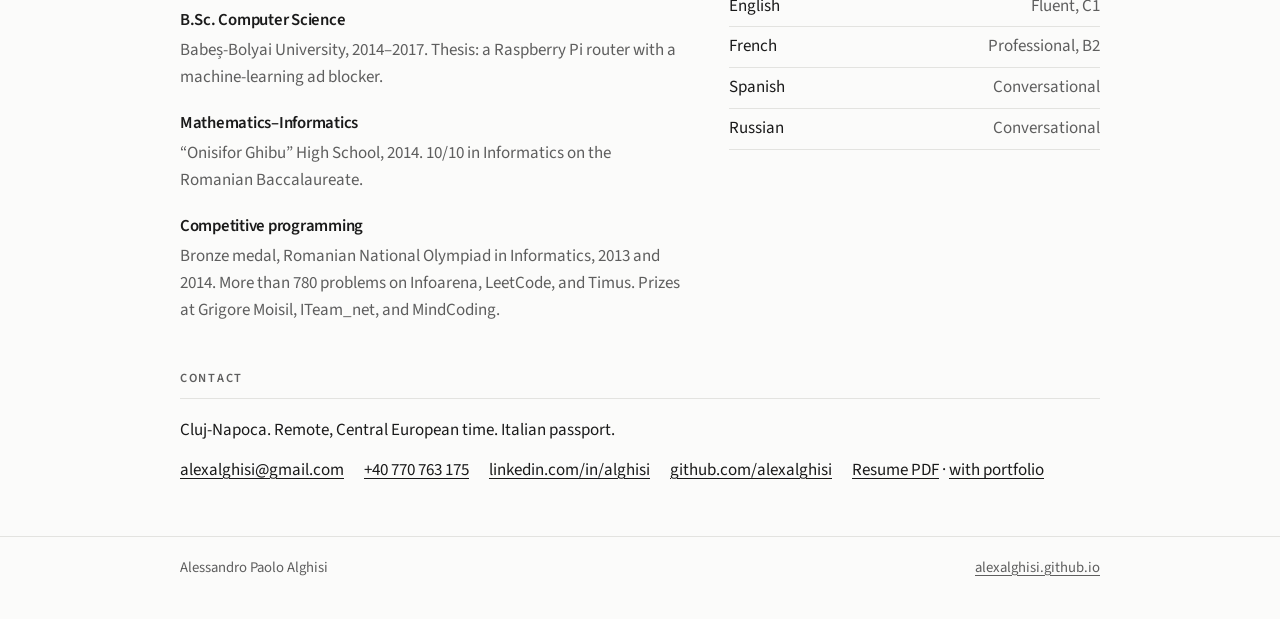
==== commit b717ec28: "Portfolio: add Calendar Rezervări (calendar-rezervari.ro) with video walkthrough" ====
--- a/index.html
+++ b/index.html
@@ -133,7 +133,7 @@
               <li>Covered with unit, component, and end-to-end tests written test-first in Vitest, Testing Library, and Playwright.</li>
               <li>Built AI-assisted in Cursor with Claude, Gemini, and Grok.</li>
             </ul>
-            <p class="sites"><a href="https://www.meditatiidirect.ro/">meditatiidirect.ro</a>, <a href="https://cabanly.ro/">cabanly.ro</a>, <a href="https://bremenauto.ro/">bremenauto.ro</a>, <a href="https://grileadmitere.ro/">grileadmitere.ro</a>, <a href="https://collaborare.ro/">collaborare.ro</a>, <a href="https://dcorentacarcluj.ro/">dcorentacarcluj.ro</a>, <a href="https://etichetetextile.ro/">etichetetextile.ro</a>.</p>
+            <p class="sites"><a href="https://www.meditatiidirect.ro/">meditatiidirect.ro</a>, <a href="https://cabanly.ro/">cabanly.ro</a>, <a href="https://calendar-rezervari.ro/">calendar-rezervari.ro</a>, <a href="https://bremenauto.ro/">bremenauto.ro</a>, <a href="https://grileadmitere.ro/">grileadmitere.ro</a>, <a href="https://collaborare.ro/">collaborare.ro</a>, <a href="https://dcorentacarcluj.ro/">dcorentacarcluj.ro</a>, <a href="https://etichetetextile.ro/">etichetetextile.ro</a>.</p>
           </div>
         </article>
 
@@ -293,6 +293,16 @@
             </div>
           </article>
           <article class="pf-card">
+            <video muted loop playsinline preload="none" poster="/projects/calendar.jpg" data-src="/projects/calendar.mp4" aria-label="Calendar Rezervări — online booking platform, video walkthrough"></video>
+            <div class="pf-body">
+              <h3>Calendar Rezervări — online booking platform</h3>
+              <p class="pf-meta">Live · own product</p>
+              <p class="pf-desc">Booking SaaS for restaurants, salons, barbershops and clinics: clients pick a free slot on a live calendar 24/7, double bookings are blocked, and the business gets email confirmations, reminders, a shareable booking link and Google Calendar sync.</p>
+              <ul class="pf-tags"><li>React</li><li>TypeScript</li><li>Google Calendar</li><li>Cloudflare</li><li>SEO</li></ul>
+              <a class="pf-link" href="https://calendar-rezervari.ro">calendar-rezervari.ro</a>
+            </div>
+          </article>
+          <article class="pf-card">
             <video muted loop playsinline preload="none" poster="/projects/collaborare.jpg" data-src="/projects/collaborare.mp4" aria-label="Collaborare — online judge for C++, video walkthrough"></video>
             <div class="pf-body">
               <h3>Collaborare — online judge for C++</h3>
@@ -389,7 +399,7 @@
           </article>
           <article>
             <h3>Mathematics–Informatics</h3>
-            <p>“Onisifor Ghibu” High School, 2014.</p>
+            <p>“Onisifor Ghibu” High School, 2014. 10/10 in Informatics on the Romanian Baccalaureate.</p>
           </article>
           <article>
             <h3>Competitive programming</h3>
